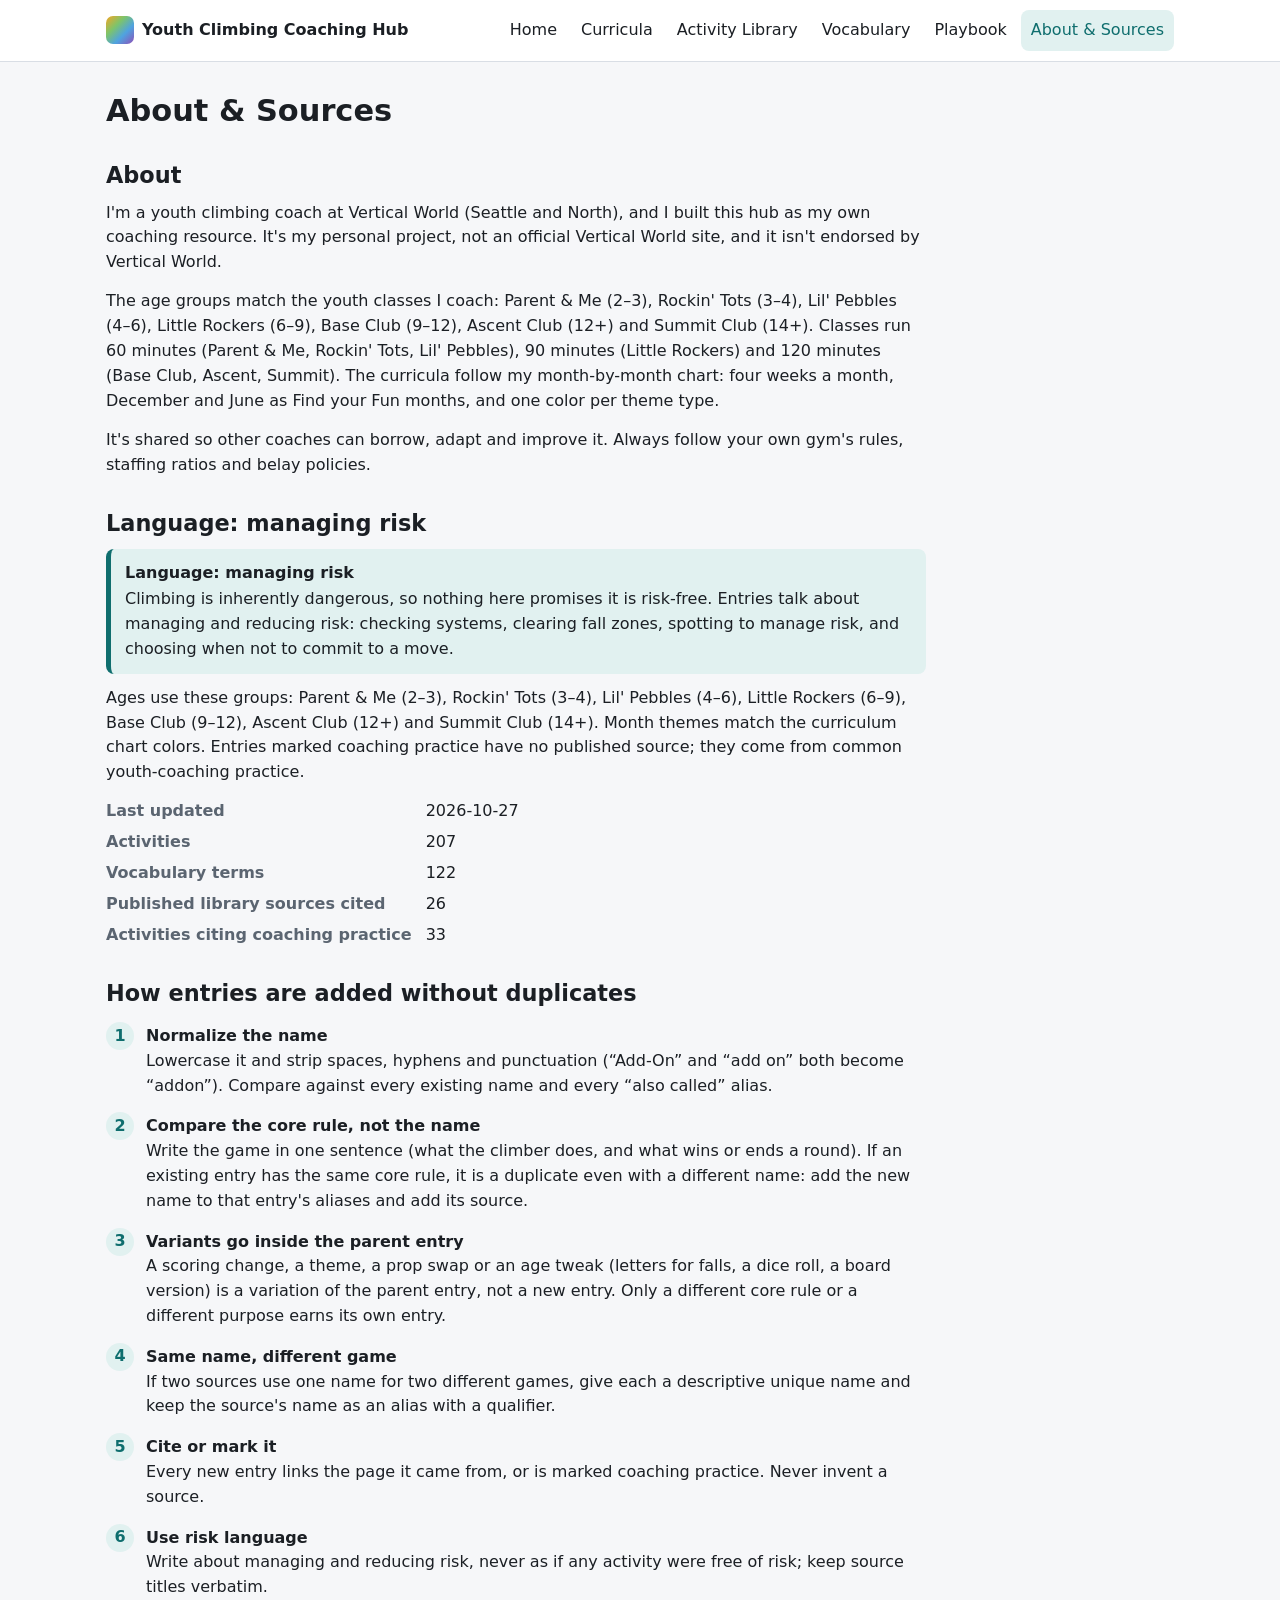
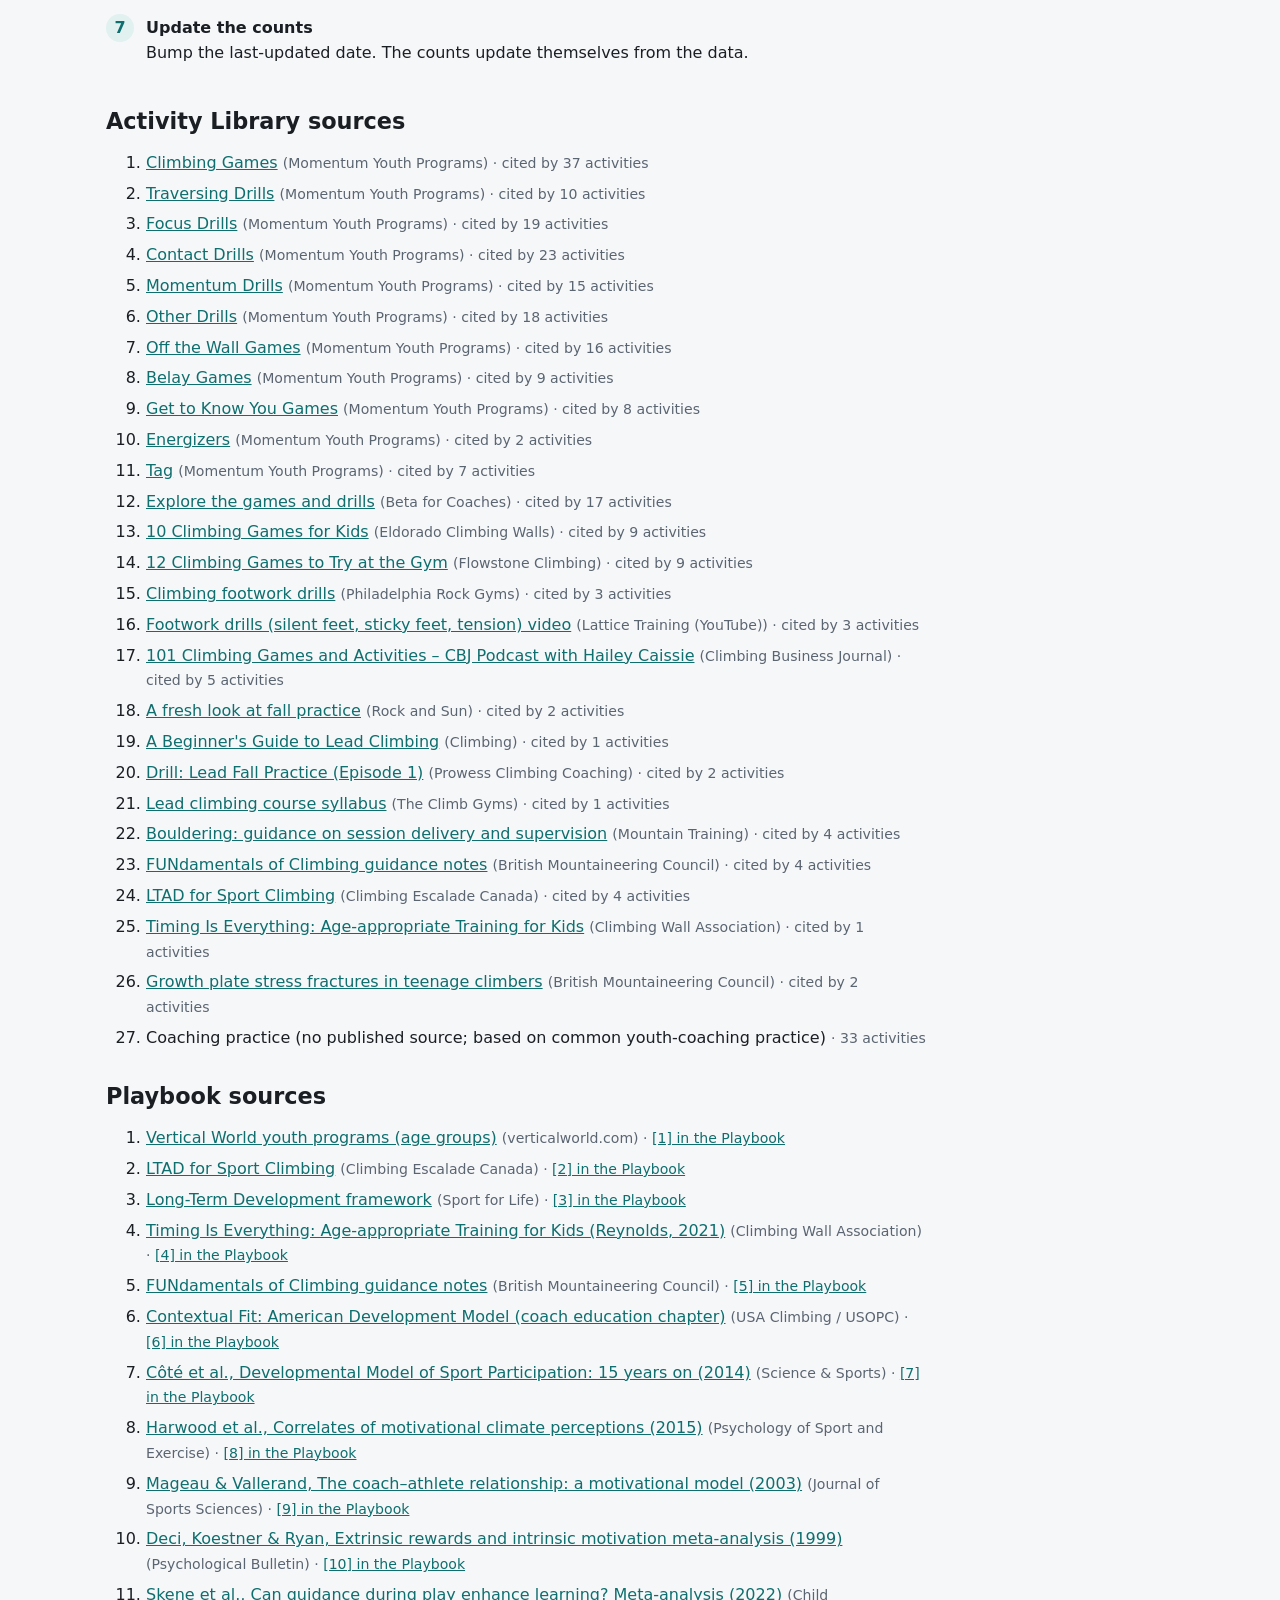
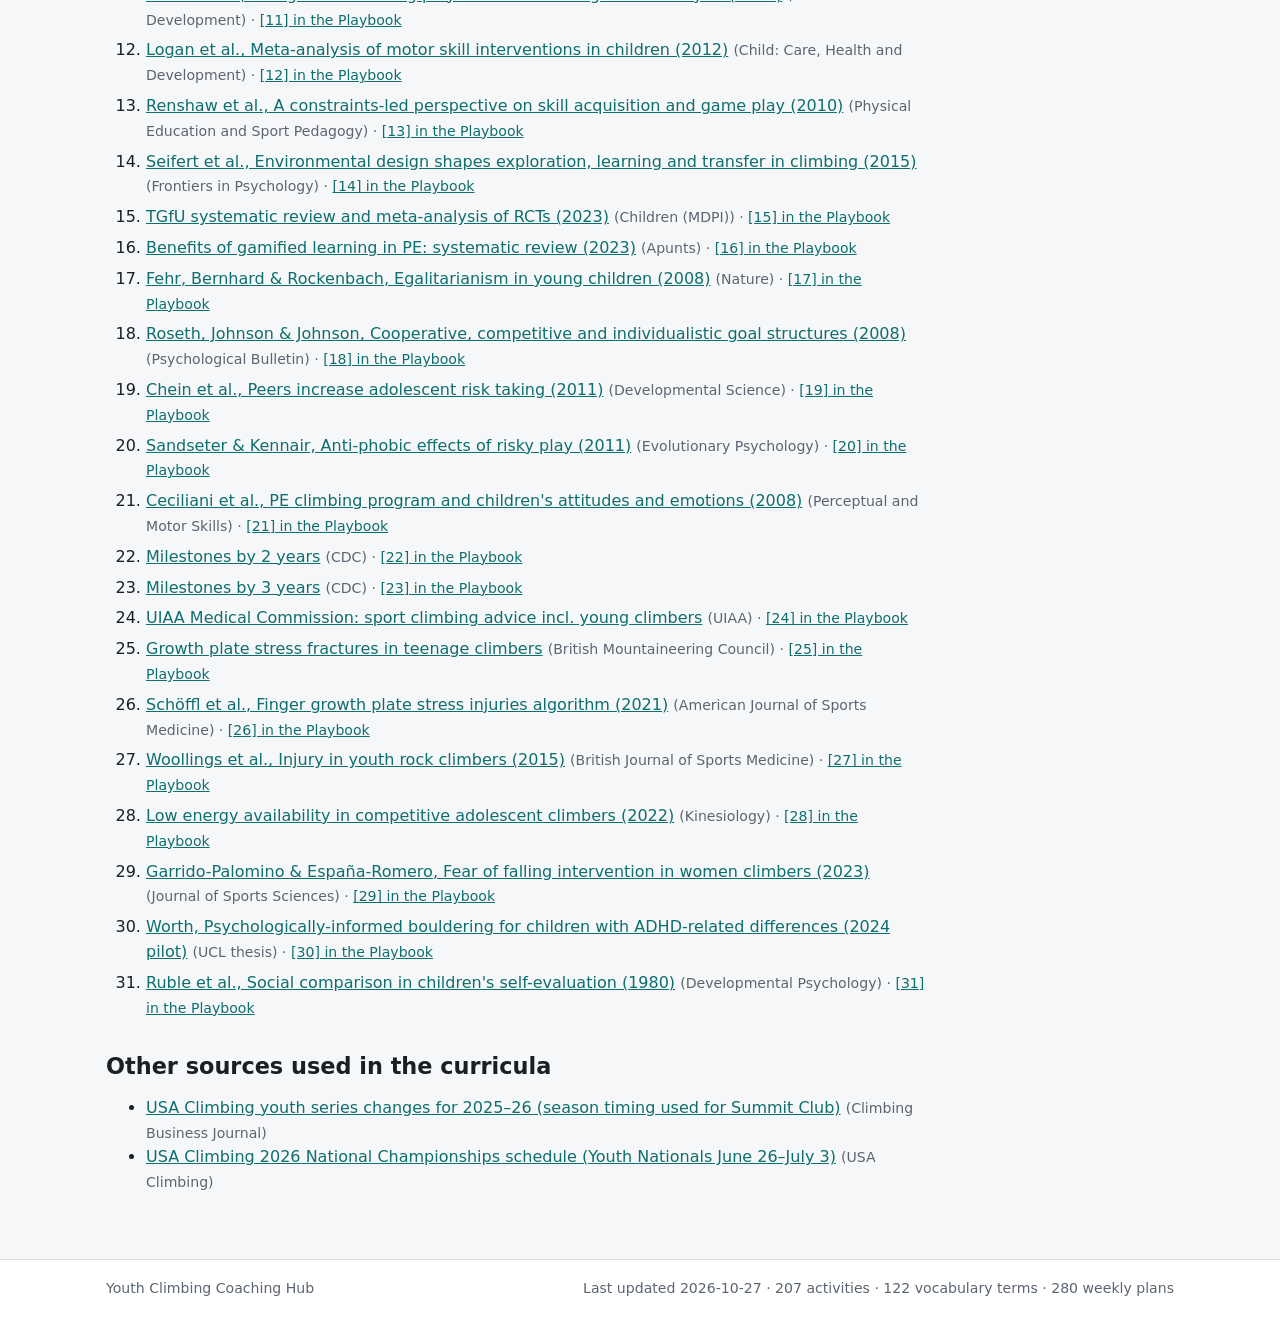
==== about.html @ 87968a87 "Add the Youth Climbing Coaching Hub for GitHub Pages. Place the static site at the repository root w" ====
<!doctype html>
<html lang="en">
<head>
<meta charset="utf-8">
<meta name="viewport" content="width=device-width, initial-scale=1">
<title>About & Sources · Youth Climbing Coaching Hub</title>
<meta name="description" content="About this youth climbing coaching resource, how the library is kept free of duplicates, and every source cited.">
<meta name="theme-color" content="#0f6e6e">
<link rel="icon" href="assets/favicon.svg" type="image/svg+xml">
<link rel="stylesheet" href="assets/css/style.css">
</head>
<body>
<header id="site-header"></header>
<main id="main" tabindex="-1">
<noscript><p class="noscript">This site needs JavaScript to load its data files.</p></noscript>

<div class="narrow">
<h1>About &amp; Sources</h1>
<section><h2>About</h2>
<p>I'm a youth climbing coach at Vertical World (Seattle and North), and I built this hub as my own coaching resource. It's my personal project, not an official Vertical World site, and it isn't endorsed by Vertical World.</p>
<p>The age groups match the youth classes I coach: Parent &amp; Me (2–3), Rockin' Tots (3–4), Lil' Pebbles (4–6), Little Rockers (6–9), Base Club (9–12), Ascent Club (12+) and Summit Club (14+). Classes run 60 minutes (Parent &amp; Me, Rockin' Tots, Lil' Pebbles), 90 minutes (Little Rockers) and 120 minutes (Base Club, Ascent, Summit). The curricula follow my month-by-month chart: four weeks a month, December and June as Find your Fun months, and one color per theme type.</p>
<p>It's shared so other coaches can borrow, adapt and improve it. Always follow your own gym's rules, staffing ratios and belay policies.</p>
</section>
<section><h2>Language: managing risk</h2><div id="lib-about"></div></section>
<section id="dedup"><h2>How entries are added without duplicates</h2><div id="dedup-steps"></div></section>
<section><h2>Activity Library sources</h2><div id="lib-sources"></div></section>
<section><h2>Playbook sources</h2><div id="pb-sources"></div></section>
<section><h2>Other sources used in the curricula</h2><div id="other-sources"></div></section>
</div>

</main>
<footer id="site-footer"></footer>
<script src="assets/js/common.js"></script>
<script src="assets/js/about.js"></script>
</body>
</html>
---- assets/css/style.css ----
:root{
  --bg:#f6f7f9;--surface:#fff;--surface2:#eef1f5;--text:#1b1f24;--muted:#5b6571;--line:#d9dee5;
  --accent:#0f6e6e;--accent-ink:#fff;--accent-soft:#e1f1f0;--focus:#f5a623;
  --rope:#F5A623;--tech:#7DC46B;--str:#4FA3E0;--event:#F2DC3A;--fun:#8E4FB8;
  --radius:10px;--shadow:0 1px 2px rgba(0,0,0,.06),0 2px 8px rgba(0,0,0,.04);
  --font:system-ui,-apple-system,"Segoe UI",Roboto,"Helvetica Neue",Arial,sans-serif;
}
@media (prefers-color-scheme:dark){:root{--bg:#12161b;--surface:#1a2027;--surface2:#232b34;--text:#e8ecf0;--muted:#a3adb8;--line:#2f3943;--accent:#4fc1b8;--accent-ink:#0b1a1a;--accent-soft:#1d3433;--shadow:none}}
*{box-sizing:border-box}
html{-webkit-text-size-adjust:100%}
body{margin:0;font-family:var(--font);font-size:16px;line-height:1.55;color:var(--text);background:var(--bg)}
a{color:var(--accent)}a:hover{text-decoration-thickness:2px}
:focus-visible{outline:3px solid var(--focus);outline-offset:2px}
h1,h2,h3,h4{line-height:1.25;margin:1.4em 0 .5em}h1{font-size:1.9rem;margin-top:.6em}h2{font-size:1.4rem}h3{font-size:1.15rem}h4{font-size:1rem}
p{margin:.5em 0 .9em}
.skip{position:absolute;left:-999px}.skip:focus{left:8px;top:8px;background:var(--surface);padding:8px;z-index:99}
/* header */
.site-header{position:sticky;top:0;z-index:20;background:var(--surface);border-bottom:1px solid var(--line)}
.site-header .bar{max-width:1100px;margin:0 auto;display:flex;align-items:center;gap:12px;padding:10px 16px}
.brand{font-weight:700;color:var(--text);text-decoration:none;display:flex;align-items:center;gap:8px;white-space:nowrap}
.brand-mark{width:28px;height:28px;border-radius:7px;background:linear-gradient(135deg,var(--rope),var(--tech) 35%,var(--str) 65%,var(--fun));display:inline-block}
.nav{margin-left:auto;display:flex;gap:4px;flex-wrap:wrap}
.nav a{padding:8px 10px;border-radius:8px;color:var(--text);text-decoration:none;font-weight:500}
.nav a:hover{background:var(--surface2)}.nav a[aria-current="page"]{background:var(--accent-soft);color:var(--accent)}
.nav-toggle{display:none;margin-left:auto;background:none;border:1px solid var(--line);border-radius:8px;padding:8px 10px;color:var(--text);font:inherit}
@media (max-width:820px){.nav-toggle{display:block}.nav{display:none;position:absolute;left:0;right:0;top:100%;background:var(--surface);flex-direction:column;padding:8px 16px 14px;border-bottom:1px solid var(--line)}.nav.open{display:flex}.nav a{padding:12px}}
/* layout */
main{max-width:1100px;margin:0 auto;padding:12px 16px 48px}
.narrow{max-width:820px}
.lead{font-size:1.1rem;color:var(--muted)}
.card{background:var(--surface);border:1px solid var(--line);border-radius:var(--radius);padding:16px;box-shadow:var(--shadow)}
.grid{display:grid;gap:12px}.g2{grid-template-columns:repeat(auto-fit,minmax(260px,1fr))}.g3{grid-template-columns:repeat(auto-fit,minmax(220px,1fr))}
.callout{border-left:5px solid var(--accent);background:var(--accent-soft);padding:12px 14px;border-radius:8px;margin:12px 0}
.callout strong:first-child{display:block;margin-bottom:2px}
.muted{color:var(--muted)}.small{font-size:.88rem}
.pill{display:inline-block;padding:2px 9px;border-radius:999px;background:var(--surface2);font-size:.8rem;margin:2px 4px 2px 0;color:var(--text);text-decoration:none;border:1px solid var(--line)}
.stats{display:flex;flex-wrap:wrap;gap:10px;margin:10px 0}
.stat{background:var(--surface);border:1px solid var(--line);border-radius:var(--radius);padding:10px 14px;min-width:120px}
.stat b{display:block;font-size:1.5rem}
.hero{padding:28px 0 8px}.hero h1{font-size:2.2rem;margin:0 0 6px}
.btn{display:inline-flex;align-items:center;gap:6px;padding:10px 14px;border-radius:9px;border:1px solid var(--accent);background:var(--accent);color:var(--accent-ink);font:inherit;font-weight:600;text-decoration:none;cursor:pointer}
.btn.ghost{background:transparent;color:var(--accent)}
.btn-row{display:flex;flex-wrap:wrap;gap:8px;margin:12px 0}
.age-card{display:block;text-decoration:none;color:var(--text);border-left:6px solid var(--accent)}
.age-card:hover{border-color:var(--rope)}
.age-card b{display:block}
/* tables */
.table-wrap{overflow-x:auto;-webkit-overflow-scrolling:touch;margin:8px 0 16px;border:1px solid var(--line);border-radius:var(--radius);background:var(--surface)}
table{border-collapse:collapse;width:100%;font-size:.95rem}
th,td{text-align:left;vertical-align:top;padding:9px 11px;border-bottom:1px solid var(--line)}
th{background:var(--surface2);font-weight:600;white-space:nowrap}
tr:last-child td{border-bottom:0}
td.num{text-align:right;white-space:nowrap}
[id]{scroll-margin-top:72px}
@media (max-width:640px){
  .table-wrap{border:0;background:transparent;overflow:visible}
  .table-wrap table,.table-wrap tbody,.table-wrap tr,.table-wrap td{display:block;width:100%}
  .table-wrap thead{position:absolute;left:-9999px}
  .table-wrap tr{background:var(--surface);border:1px solid var(--line);border-radius:var(--radius);margin-bottom:8px;padding:4px 0}
  .table-wrap td{border:0;padding:5px 12px;display:grid;grid-template-columns:7.5em 1fr;gap:8px;text-align:left}
  .table-wrap td.num{text-align:left}
  .table-wrap td::before{content:attr(data-label);font-weight:600;color:var(--muted);font-size:.85rem}
}
/* forms */
.controls{display:grid;grid-template-columns:repeat(auto-fit,minmax(180px,1fr));gap:10px;margin:12px 0}
label.field{display:flex;flex-direction:column;gap:4px;font-size:.85rem;font-weight:600;color:var(--muted)}
select,input[type=search]{font:inherit;font-size:16px;padding:10px 12px;border-radius:9px;border:1px solid var(--line);background:var(--surface);color:var(--text);width:100%}
.seg{display:inline-flex;flex-wrap:wrap;border:1px solid var(--line);border-radius:10px;overflow:hidden;background:var(--surface)}
.seg button{font:inherit;padding:10px 14px;border:0;background:transparent;color:var(--text);cursor:pointer;min-width:84px;border-right:1px solid var(--line)}
.seg button:last-child{border-right:0}
.seg button[aria-pressed="true"]{background:var(--accent);color:var(--accent-ink);font-weight:600}
.result-count{margin:6px 0 10px;color:var(--muted)}
/* list cards */
.list{display:grid;gap:8px}
.item{display:block;text-decoration:none;color:var(--text);background:var(--surface);border:1px solid var(--line);border-left:6px solid var(--muted);border-radius:var(--radius);padding:12px 14px}
.item:hover{box-shadow:var(--shadow);border-color:var(--accent)}
.item h3{margin:0 0 2px;font-size:1.05rem}
.item .meta{font-size:.85rem;color:var(--muted)}
.th-rope{border-left-color:var(--rope)}.th-tech{border-left-color:var(--tech)}.th-str{border-left-color:var(--str)}.th-event{border-left-color:var(--event)}.th-fun{border-left-color:var(--fun)}
.swatch{display:inline-block;width:12px;height:12px;border-radius:3px;vertical-align:-1px;margin-right:6px}
.legend{display:flex;flex-wrap:wrap;gap:6px 16px;margin:10px 0;font-size:.88rem;color:var(--muted)}
/* chart */
.chart{display:grid;grid-template-columns:.6fr 1.2fr 1.6fr 1.6fr;gap:3px;font-size:.9rem}
.chart .h{font-weight:600;color:var(--muted);text-align:center;padding:4px 0;font-size:.82rem}
.chart .c{padding:6px 8px;border-radius:4px;display:flex;align-items:center;justify-content:center;text-align:center;color:#1a1a1a;cursor:pointer}
.chart .c.fun{color:#fff}.chart .c.m{font-weight:700}.chart .c.t{font-weight:600}
.chart .c.sel{outline:3px solid var(--text);outline-offset:-3px}
@media (max-width:600px){.chart{font-size:.78rem;grid-template-columns:.55fr 1fr 1.4fr 1.3fr}.chart .c{padding:5px 4px}}
/* week */
.banner{border-radius:10px;padding:12px 14px;margin:10px 0;color:#1a1a1a}
.banner.fun{color:#fff}.banner .k{font-size:.85rem;font-weight:500}.banner .s{font-weight:700;font-size:1.15rem;margin-top:3px}
.bg-rope{background:var(--rope)}.bg-tech{background:var(--tech)}.bg-str{background:var(--str)}.bg-event{background:var(--event)}.bg-fun{background:var(--fun)}
.week-head{display:flex;flex-wrap:wrap;gap:10px;align-items:end;justify-content:space-between}
.steps{counter-reset:s;list-style:none;padding:0;margin:8px 0}
.steps li{counter-increment:s;position:relative;padding:6px 0 10px 40px}
.steps li::before{content:counter(s);position:absolute;left:0;top:4px;width:28px;height:28px;border-radius:50%;background:var(--accent-soft);color:var(--accent);font-weight:700;display:flex;align-items:center;justify-content:center}
.steps b{display:block}
/* detail */
.detail h1{margin-bottom:4px}
.detail dl{margin:0}.detail dt{font-weight:700;margin-top:14px}.detail dd{margin:4px 0 0}
.crumbs{font-size:.88rem;margin:8px 0}
.pager{display:flex;justify-content:space-between;gap:8px;margin-top:22px;flex-wrap:wrap}
.toc{columns:2;column-gap:24px;padding-left:18px}@media (max-width:600px){.toc{columns:1}}
.proscons{display:grid;grid-template-columns:1fr 1fr;gap:12px}@media (max-width:640px){.proscons{grid-template-columns:1fr}}
.proscons .card h4{margin-top:0}
.props{display:grid;grid-template-columns:max-content 1fr;gap:6px 14px;margin:8px 0}.props dt{font-weight:600;color:var(--muted)}.props dd{margin:0}
@media (max-width:600px){.props{grid-template-columns:1fr}.props dd{margin-bottom:6px}}
.sources li{margin:6px 0}
sup a,a.cite{text-decoration:none;font-size:.85em}
section.group{border-top:1px solid var(--line);margin-top:28px}
/* footer */
.site-footer{border-top:1px solid var(--line);background:var(--surface);color:var(--muted);font-size:.88rem}
.site-footer .bar{max-width:1100px;margin:0 auto;padding:18px 16px;display:flex;flex-wrap:wrap;gap:8px 20px;justify-content:space-between}
.noscript,.error{background:#fde8e8;color:#7a1d1d;padding:12px;border-radius:8px}
.print-only{display:none}
/* print */
@media print{
  .table-wrap table{display:table!important}.table-wrap thead{position:static!important;display:table-header-group!important}.table-wrap tr{display:table-row!important}.table-wrap td{display:table-cell!important}.table-wrap td::before{content:none!important}
  :root{--bg:#fff;--surface:#fff;--surface2:#f0f0f0;--text:#000;--muted:#333;--line:#bbb}
  body{font-size:11pt;background:#fff}
  .site-header,.site-footer,.no-print,.btn,.controls,.seg,.nav-toggle{display:none!important}
  main{max-width:none;padding:0}
  a{color:#000;text-decoration:none}
  .table-wrap{overflow:visible;border:1px solid #999}
  table{font-size:10pt}th,td{padding:5px 7px}
  tr,.banner,.item{break-inside:avoid}
  .banner,.chart .c,.bg-rope,.bg-tech,.bg-str,.bg-event,.bg-fun,.swatch{-webkit-print-color-adjust:exact;print-color-adjust:exact}
  body.print-week main>*:not(#week-section){display:none!important}
  body.print-week #week-section>*:not(#week-plan){display:none!important}
  body.print-week .print-only{display:block}
  h2{break-after:avoid}
}
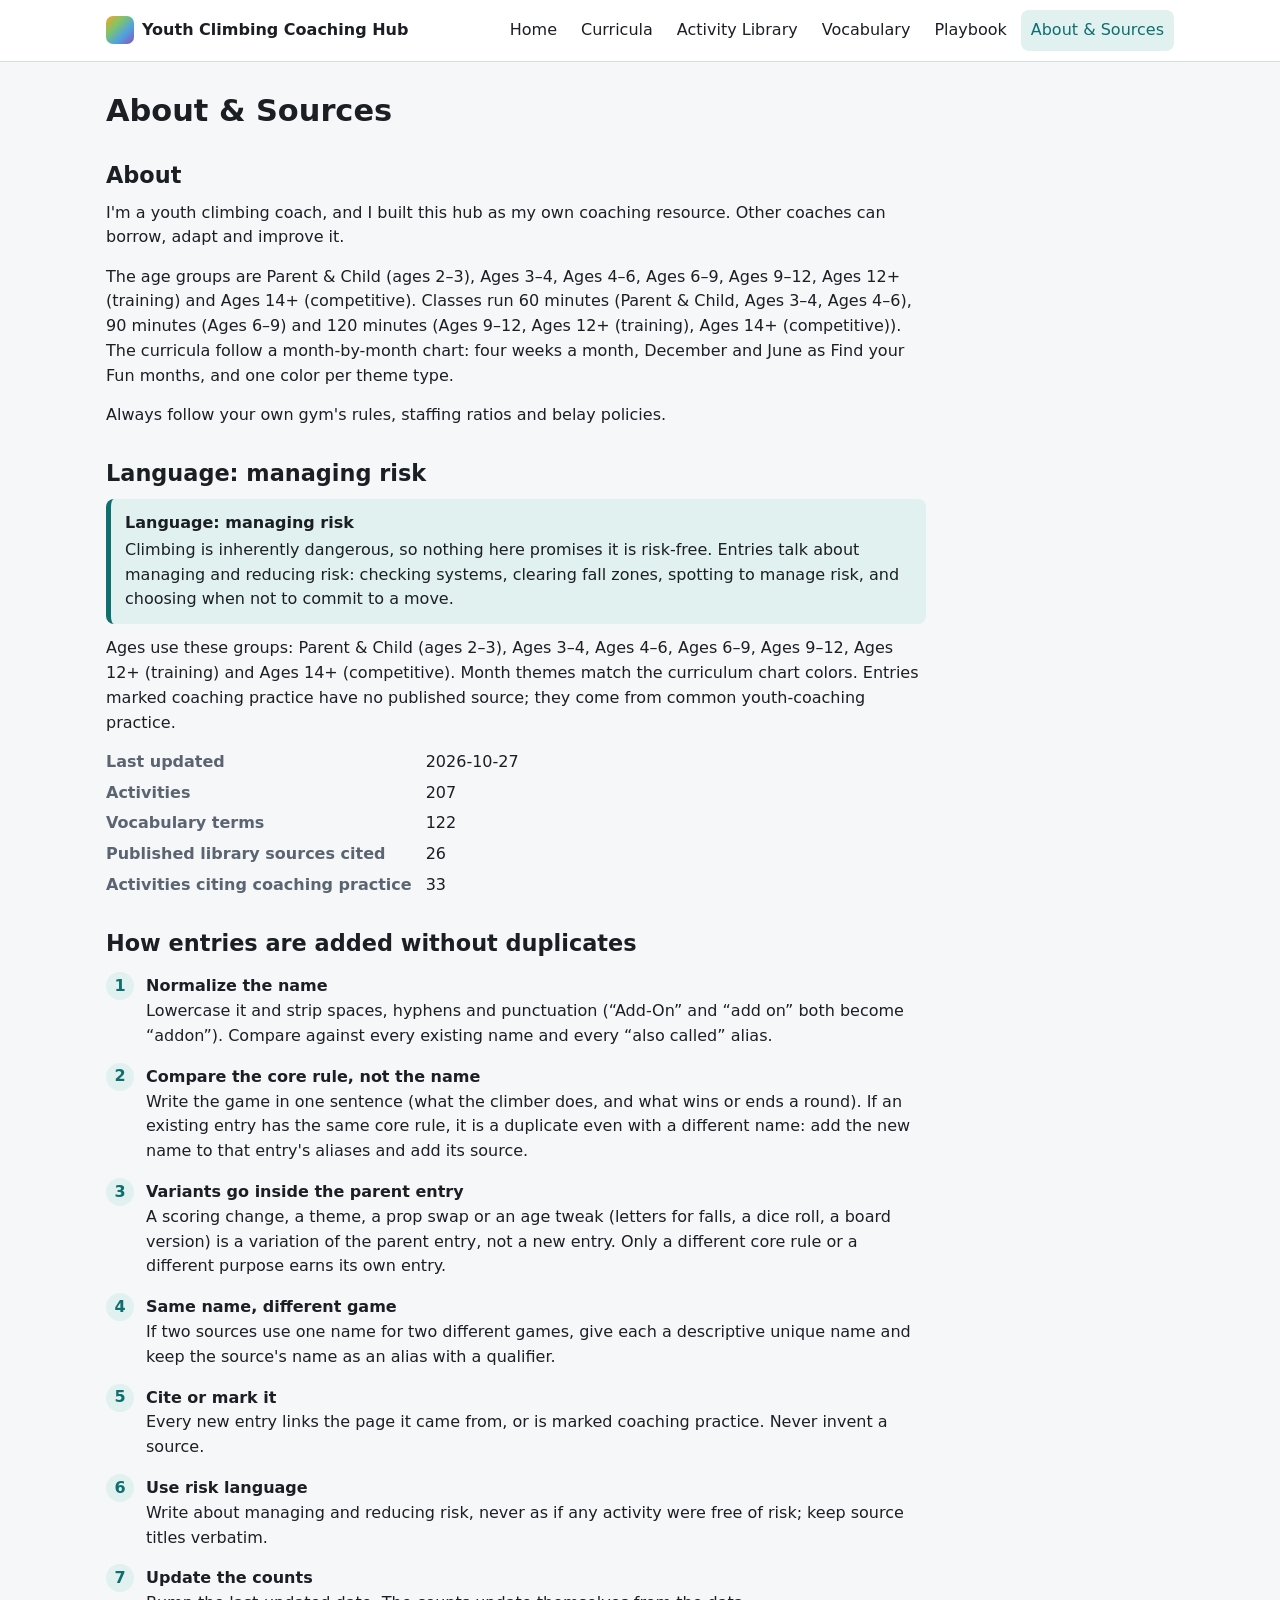
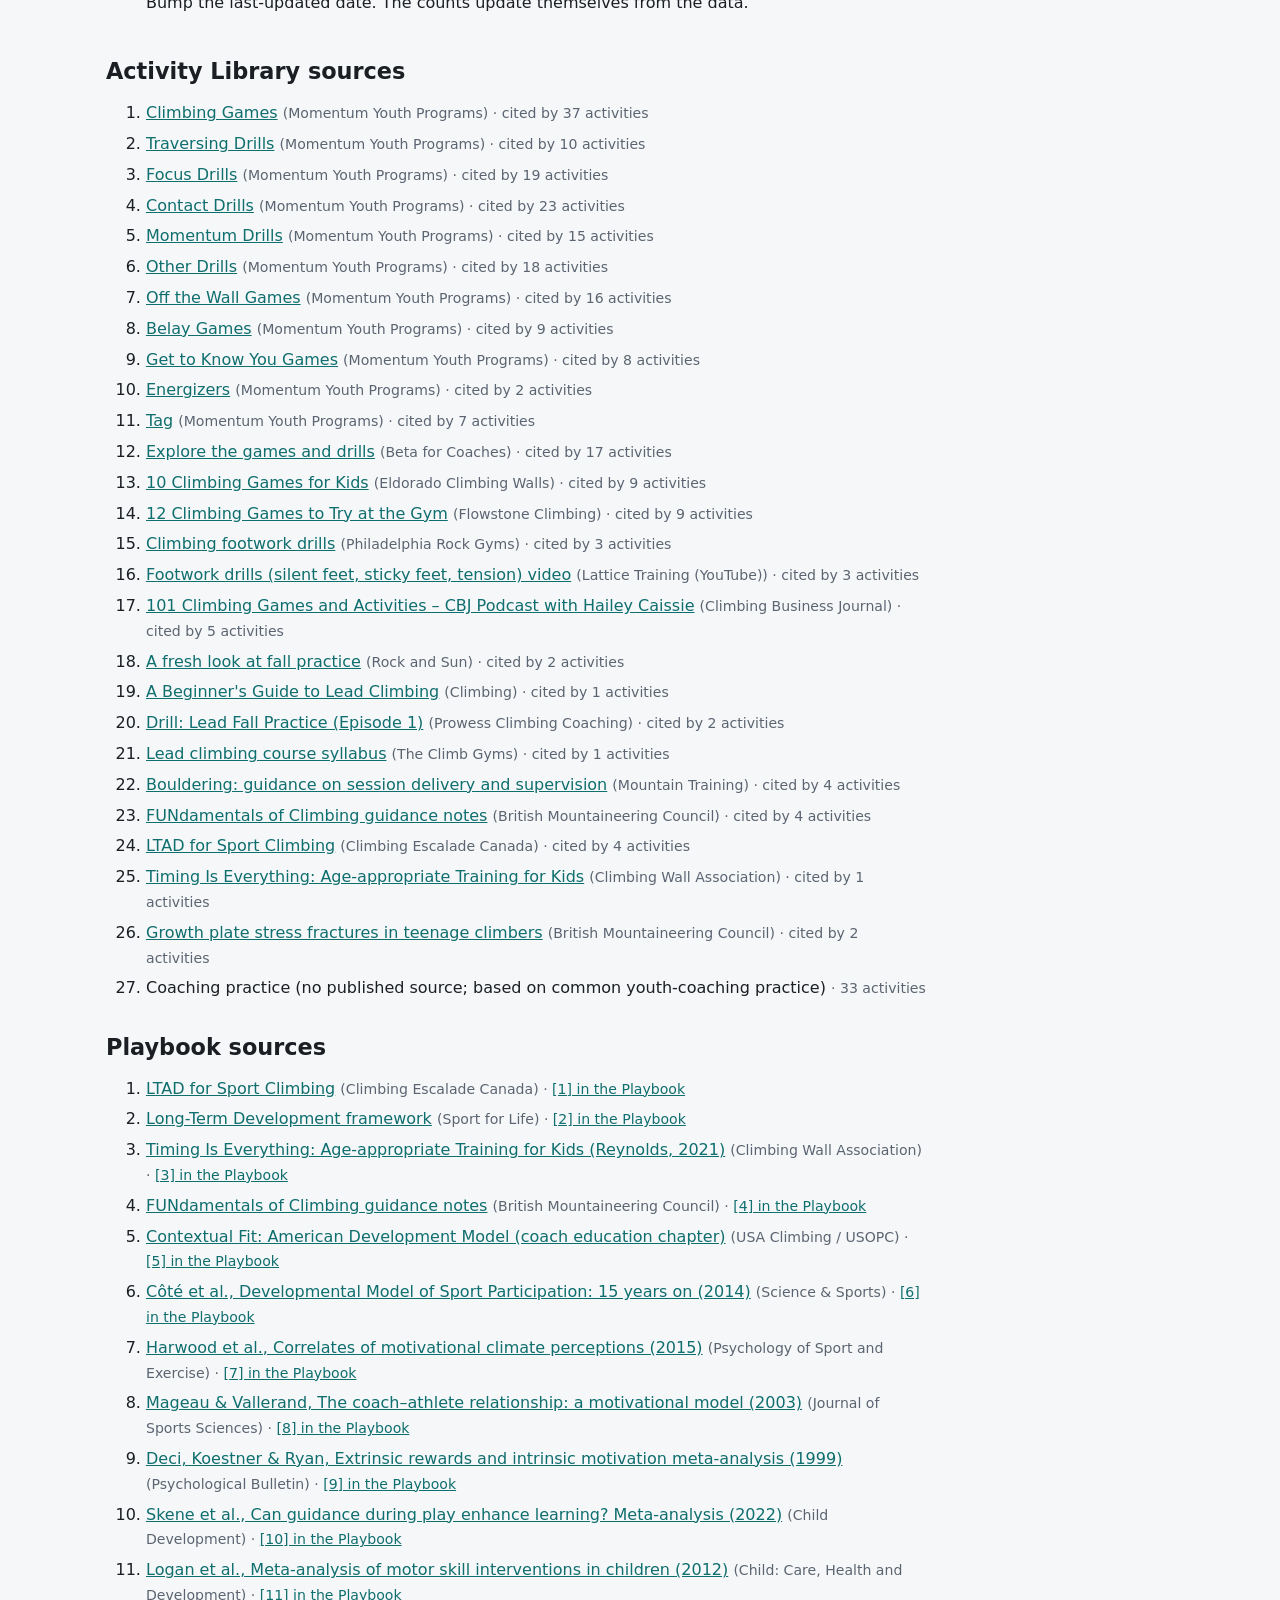
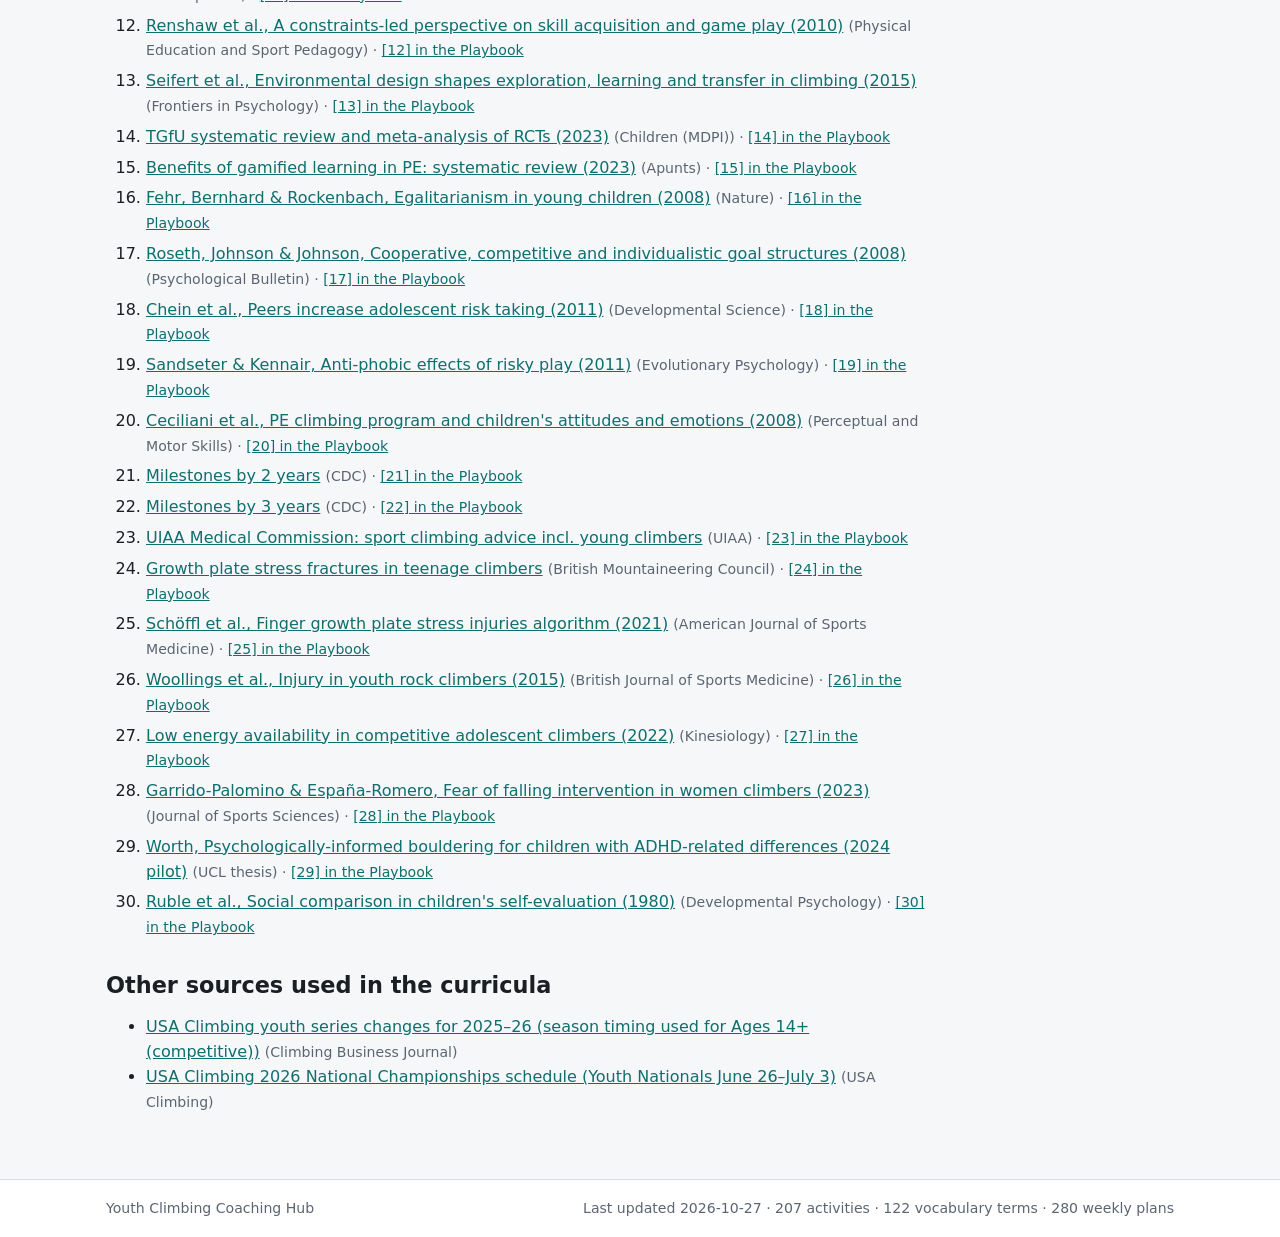
==== commit 58ba7f8e: "Remove gym branding and use generic age-group names. Drop Vertical World, its locations, and its cla" ====
--- a/about.html
+++ b/about.html
@@ -17,9 +17,9 @@
 <div class="narrow">
 <h1>About &amp; Sources</h1>
 <section><h2>About</h2>
-<p>I'm a youth climbing coach at Vertical World (Seattle and North), and I built this hub as my own coaching resource. It's my personal project, not an official Vertical World site, and it isn't endorsed by Vertical World.</p>
-<p>The age groups match the youth classes I coach: Parent &amp; Me (2–3), Rockin' Tots (3–4), Lil' Pebbles (4–6), Little Rockers (6–9), Base Club (9–12), Ascent Club (12+) and Summit Club (14+). Classes run 60 minutes (Parent &amp; Me, Rockin' Tots, Lil' Pebbles), 90 minutes (Little Rockers) and 120 minutes (Base Club, Ascent, Summit). The curricula follow my month-by-month chart: four weeks a month, December and June as Find your Fun months, and one color per theme type.</p>
-<p>It's shared so other coaches can borrow, adapt and improve it. Always follow your own gym's rules, staffing ratios and belay policies.</p>
+<p>I'm a youth climbing coach, and I built this hub as my own coaching resource. Other coaches can borrow, adapt and improve it.</p>
+<p>The age groups are Parent &amp; Child (ages 2–3), Ages 3–4, Ages 4–6, Ages 6–9, Ages 9–12, Ages 12+ (training) and Ages 14+ (competitive). Classes run 60 minutes (Parent &amp; Child, Ages 3–4, Ages 4–6), 90 minutes (Ages 6–9) and 120 minutes (Ages 9–12, Ages 12+ (training), Ages 14+ (competitive)). The curricula follow a month-by-month chart: four weeks a month, December and June as Find your Fun months, and one color per theme type.</p>
+<p>Always follow your own gym's rules, staffing ratios and belay policies.</p>
 </section>
 <section><h2>Language: managing risk</h2><div id="lib-about"></div></section>
 <section id="dedup"><h2>How entries are added without duplicates</h2><div id="dedup-steps"></div></section>
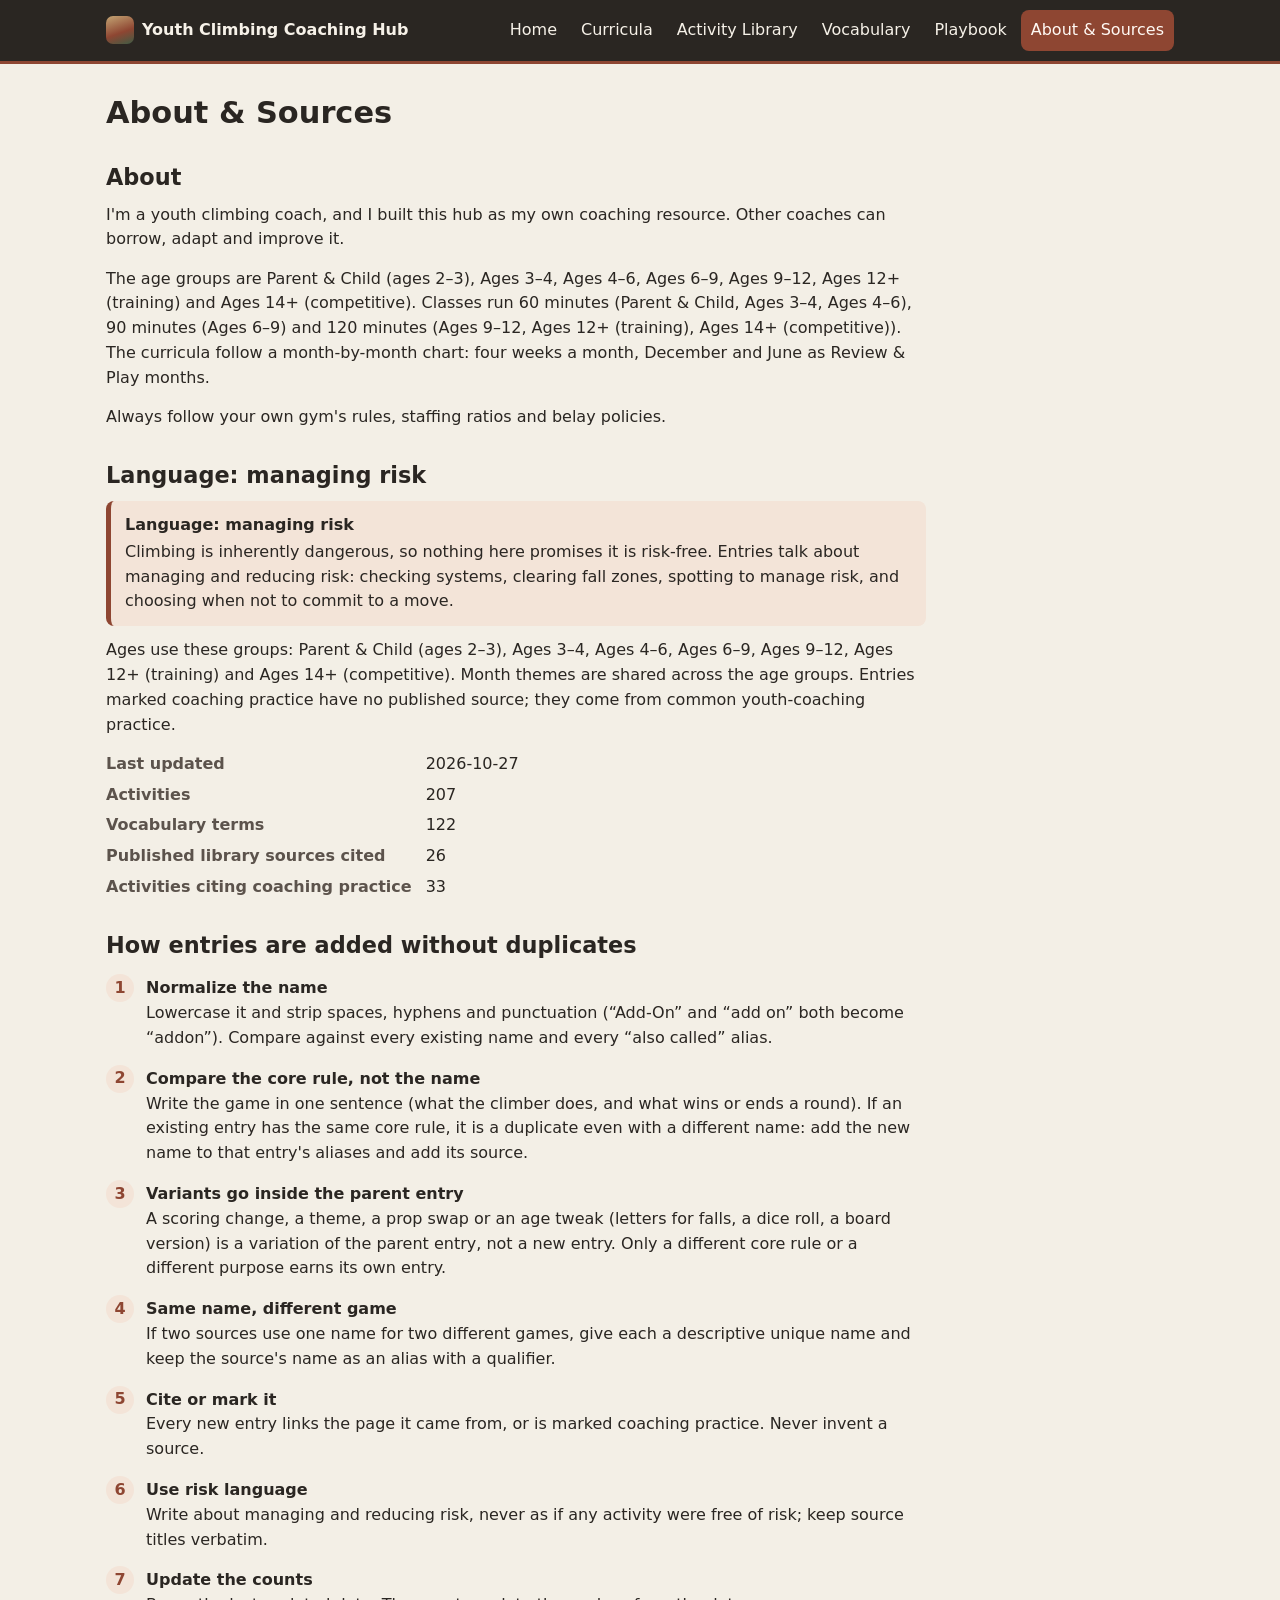
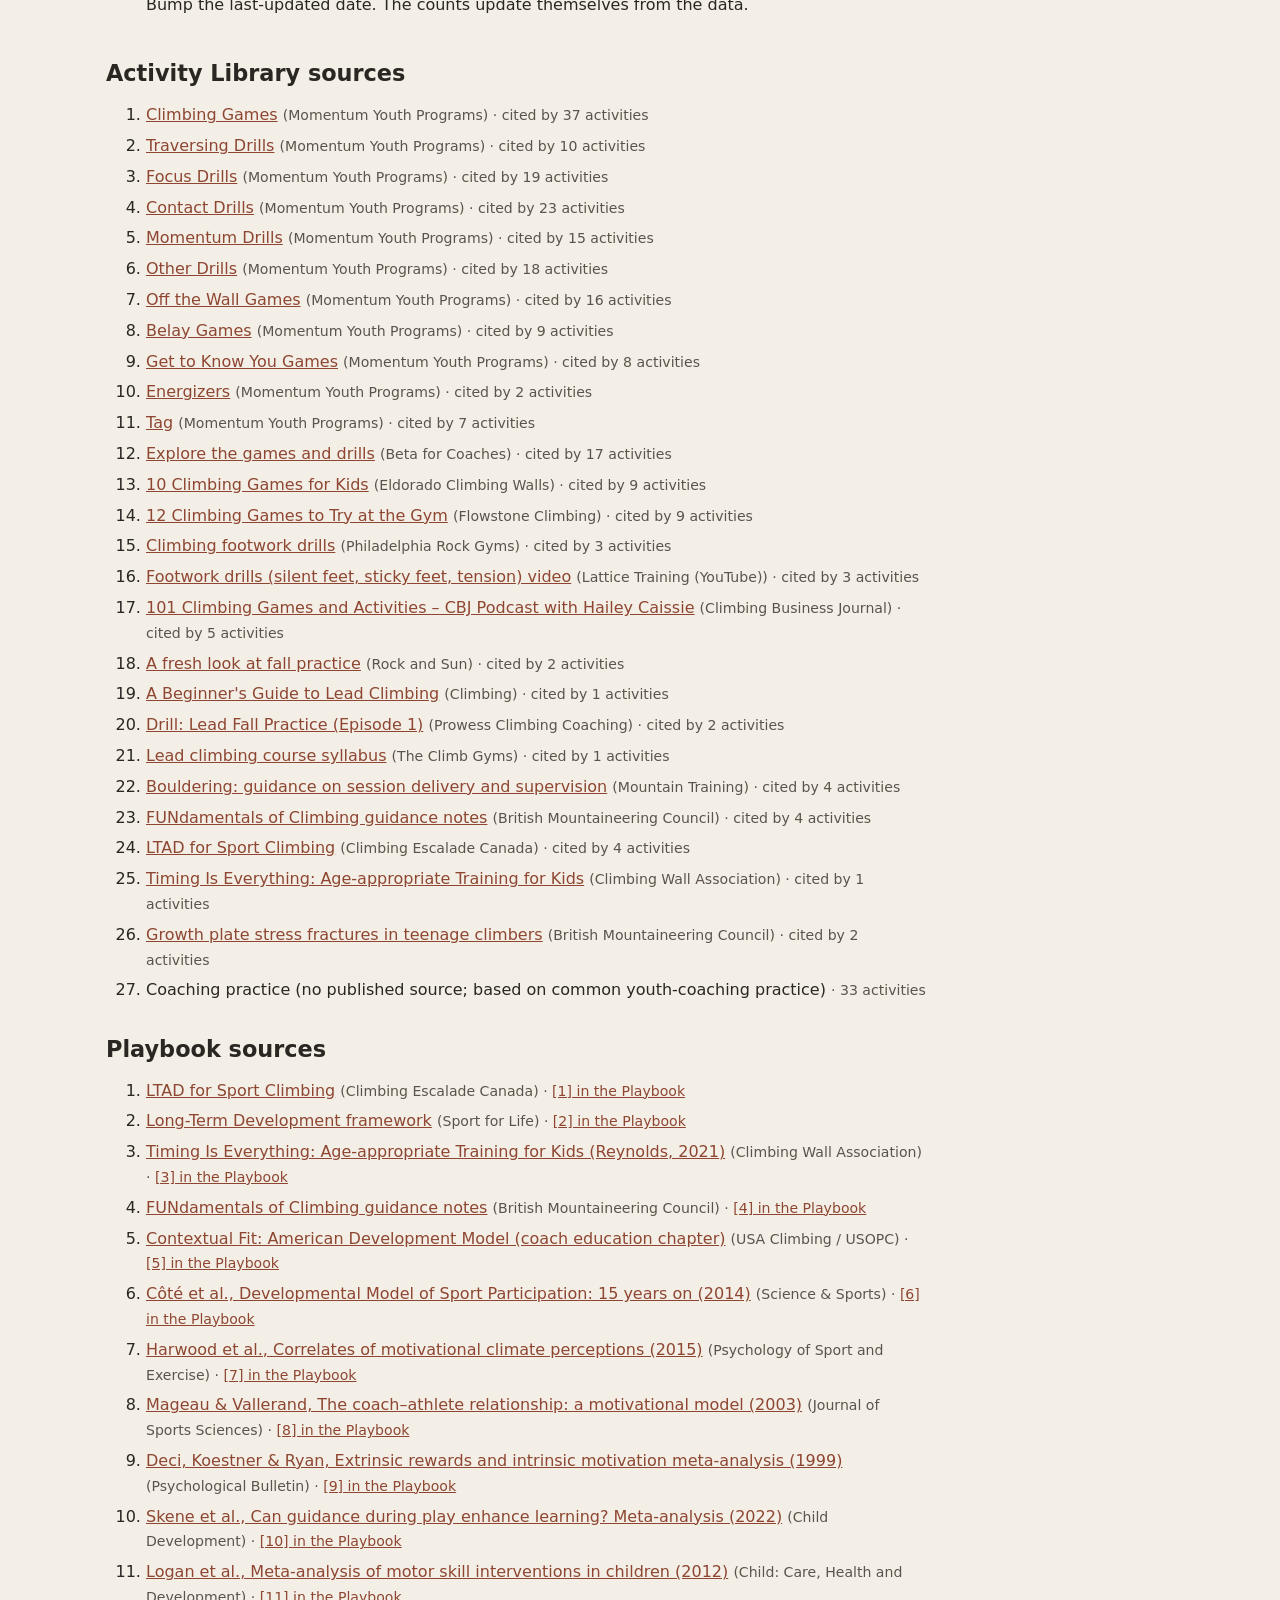
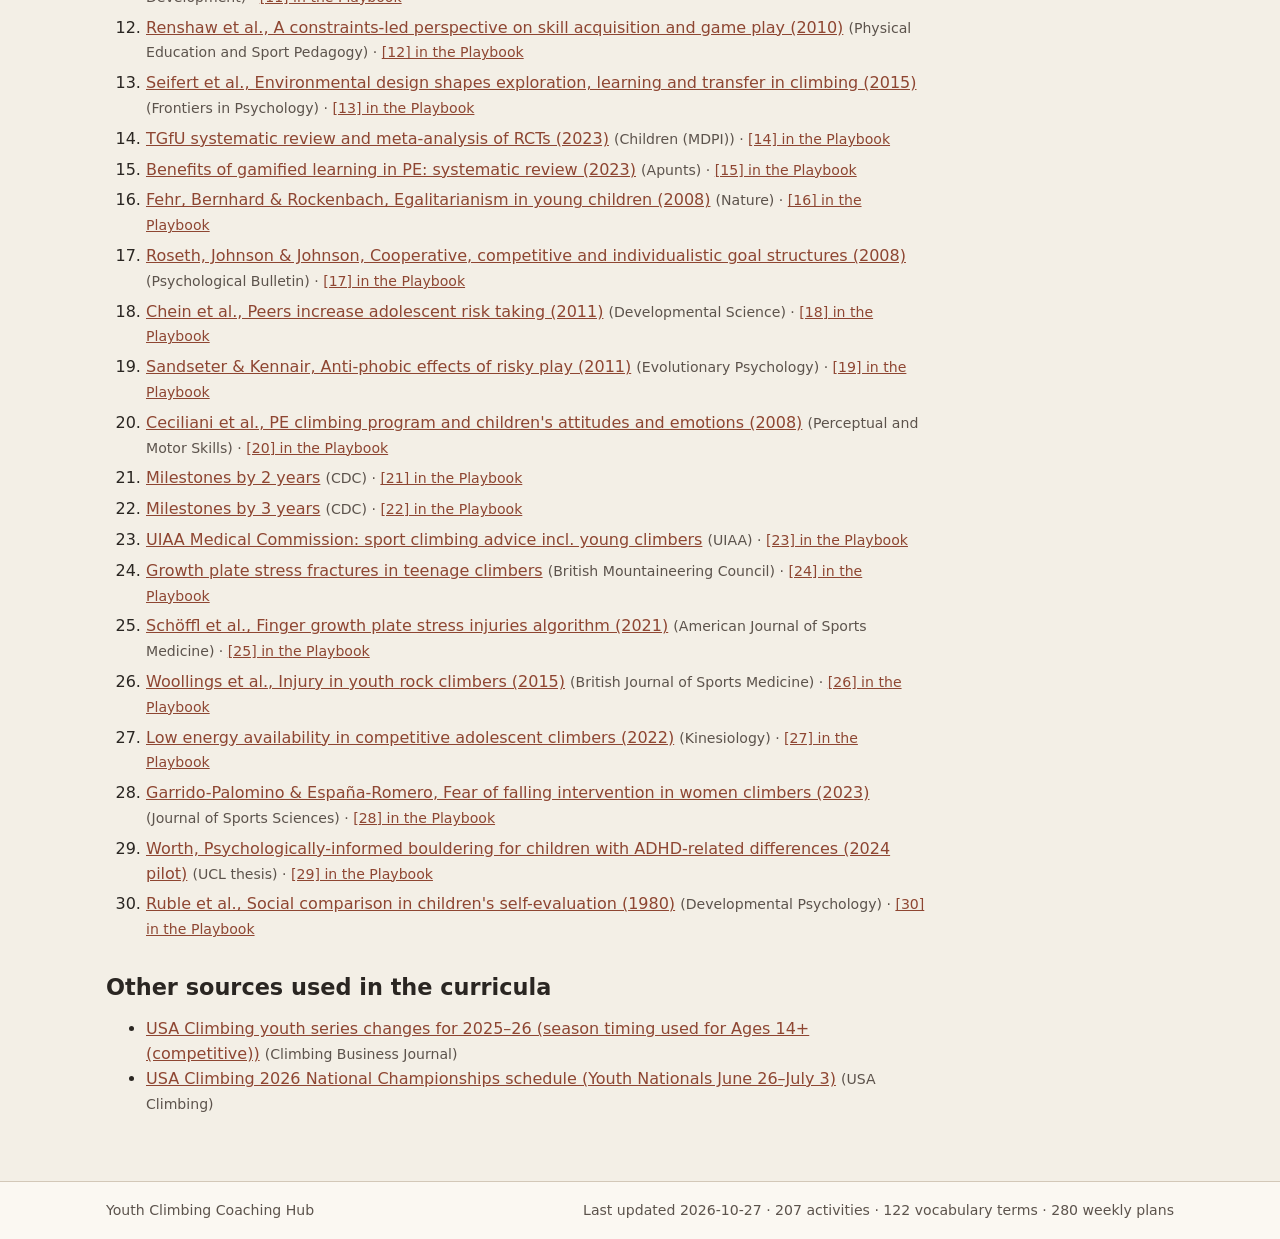
==== commit b9766de6: "Give the site its own earthy palette and a neutral year chart. Replace the previous theme colors wit" ====
--- a/about.html
+++ b/about.html
@@ -5,7 +5,7 @@
 <meta name="viewport" content="width=device-width, initial-scale=1">
 <title>About & Sources · Youth Climbing Coaching Hub</title>
 <meta name="description" content="About this youth climbing coaching resource, how the library is kept free of duplicates, and every source cited.">
-<meta name="theme-color" content="#0f6e6e">
+<meta name="theme-color" content="#8e4632">
 <link rel="icon" href="assets/favicon.svg" type="image/svg+xml">
 <link rel="stylesheet" href="assets/css/style.css">
 </head>
@@ -18,7 +18,7 @@
 <h1>About &amp; Sources</h1>
 <section><h2>About</h2>
 <p>I'm a youth climbing coach, and I built this hub as my own coaching resource. Other coaches can borrow, adapt and improve it.</p>
-<p>The age groups are Parent &amp; Child (ages 2–3), Ages 3–4, Ages 4–6, Ages 6–9, Ages 9–12, Ages 12+ (training) and Ages 14+ (competitive). Classes run 60 minutes (Parent &amp; Child, Ages 3–4, Ages 4–6), 90 minutes (Ages 6–9) and 120 minutes (Ages 9–12, Ages 12+ (training), Ages 14+ (competitive)). The curricula follow a month-by-month chart: four weeks a month, December and June as Find your Fun months, and one color per theme type.</p>
+<p>The age groups are Parent &amp; Child (ages 2–3), Ages 3–4, Ages 4–6, Ages 6–9, Ages 9–12, Ages 12+ (training) and Ages 14+ (competitive). Classes run 60 minutes (Parent &amp; Child, Ages 3–4, Ages 4–6), 90 minutes (Ages 6–9) and 120 minutes (Ages 9–12, Ages 12+ (training), Ages 14+ (competitive)). The curricula follow a month-by-month chart: four weeks a month, December and June as Review & Play months.</p>
 <p>Always follow your own gym's rules, staffing ratios and belay policies.</p>
 </section>
 <section><h2>Language: managing risk</h2><div id="lib-about"></div></section>
--- a/assets/css/style.css
+++ b/assets/css/style.css
@@ -1,29 +1,36 @@
 :root{
-  --bg:#f6f7f9;--surface:#fff;--surface2:#eef1f5;--text:#1b1f24;--muted:#5b6571;--line:#d9dee5;
-  --accent:#0f6e6e;--accent-ink:#fff;--accent-soft:#e1f1f0;--focus:#f5a623;
-  --rope:#F5A623;--tech:#7DC46B;--str:#4FA3E0;--event:#F2DC3A;--fun:#8E4FB8;
-  --radius:10px;--shadow:0 1px 2px rgba(0,0,0,.06),0 2px 8px rgba(0,0,0,.04);
+  --bg:#f3efe6;--surface:#fbf8f2;--surface2:#e6ddd0;--text:#2a2622;--muted:#5c534c;--line:#d3c8b8;
+  --header:#2a2622;--header-ink:#f6f1e8;
+  --accent:#8e4632;--accent-ink:#fff9f4;--accent-soft:#f3e4d8;--focus:#3e5c45;
+  --sage:#3e5c45;--review:#e7efe4;--sand:#c4a574;
+  --radius:10px;--shadow:0 1px 2px rgba(42,38,34,.06),0 2px 8px rgba(42,38,34,.05);
   --font:system-ui,-apple-system,"Segoe UI",Roboto,"Helvetica Neue",Arial,sans-serif;
 }
-@media (prefers-color-scheme:dark){:root{--bg:#12161b;--surface:#1a2027;--surface2:#232b34;--text:#e8ecf0;--muted:#a3adb8;--line:#2f3943;--accent:#4fc1b8;--accent-ink:#0b1a1a;--accent-soft:#1d3433;--shadow:none}}
+@media (prefers-color-scheme:dark){:root{
+  --bg:#1c1916;--surface:#26221e;--surface2:#332e29;--text:#f3efe6;--muted:#c9bbae;--line:#453e38;
+  --header:#141210;--header-ink:#f6f1e8;
+  --accent:#e0a07a;--accent-ink:#2a1812;--accent-soft:#3a2e28;--focus:#d7e3d4;
+  --sage:#c5d5c0;--review:#24302a;--sand:#c4a574;--shadow:none
+}}
 *{box-sizing:border-box}
 html{-webkit-text-size-adjust:100%}
 body{margin:0;font-family:var(--font);font-size:16px;line-height:1.55;color:var(--text);background:var(--bg)}
 a{color:var(--accent)}a:hover{text-decoration-thickness:2px}
 :focus-visible{outline:3px solid var(--focus);outline-offset:2px}
+.site-header :focus-visible{outline-color:#d7e3d4}
 h1,h2,h3,h4{line-height:1.25;margin:1.4em 0 .5em}h1{font-size:1.9rem;margin-top:.6em}h2{font-size:1.4rem}h3{font-size:1.15rem}h4{font-size:1rem}
 p{margin:.5em 0 .9em}
 .skip{position:absolute;left:-999px}.skip:focus{left:8px;top:8px;background:var(--surface);padding:8px;z-index:99}
 /* header */
-.site-header{position:sticky;top:0;z-index:20;background:var(--surface);border-bottom:1px solid var(--line)}
+.site-header{position:sticky;top:0;z-index:20;background:var(--header);color:var(--header-ink);border-bottom:3px solid var(--accent)}
 .site-header .bar{max-width:1100px;margin:0 auto;display:flex;align-items:center;gap:12px;padding:10px 16px}
-.brand{font-weight:700;color:var(--text);text-decoration:none;display:flex;align-items:center;gap:8px;white-space:nowrap}
-.brand-mark{width:28px;height:28px;border-radius:7px;background:linear-gradient(135deg,var(--rope),var(--tech) 35%,var(--str) 65%,var(--fun));display:inline-block}
+.brand{font-weight:700;color:var(--header-ink);text-decoration:none;display:flex;align-items:center;gap:8px;white-space:nowrap}
+.brand-mark{width:28px;height:28px;border-radius:7px;background:linear-gradient(160deg,var(--sand),var(--accent) 58%,var(--sage));display:inline-block}
 .nav{margin-left:auto;display:flex;gap:4px;flex-wrap:wrap}
-.nav a{padding:8px 10px;border-radius:8px;color:var(--text);text-decoration:none;font-weight:500}
-.nav a:hover{background:var(--surface2)}.nav a[aria-current="page"]{background:var(--accent-soft);color:var(--accent)}
-.nav-toggle{display:none;margin-left:auto;background:none;border:1px solid var(--line);border-radius:8px;padding:8px 10px;color:var(--text);font:inherit}
-@media (max-width:820px){.nav-toggle{display:block}.nav{display:none;position:absolute;left:0;right:0;top:100%;background:var(--surface);flex-direction:column;padding:8px 16px 14px;border-bottom:1px solid var(--line)}.nav.open{display:flex}.nav a{padding:12px}}
+.nav a{padding:8px 10px;border-radius:8px;color:var(--header-ink);text-decoration:none;font-weight:500}
+.nav a:hover{background:rgba(246,241,232,.1)}.nav a[aria-current="page"]{background:var(--accent);color:var(--accent-ink)}
+.nav-toggle{display:none;margin-left:auto;background:none;border:1px solid rgba(246,241,232,.4);border-radius:8px;padding:8px 10px;color:var(--header-ink);font:inherit}
+@media (max-width:820px){.nav-toggle{display:block}.nav{display:none;position:absolute;left:0;right:0;top:100%;background:var(--header);flex-direction:column;padding:8px 16px 14px;border-bottom:1px solid var(--line)}.nav.open{display:flex}.nav a{padding:12px}}
 /* layout */
 main{max-width:1100px;margin:0 auto;padding:12px 16px 48px}
 .narrow{max-width:820px}
@@ -42,7 +49,7 @@
 .btn.ghost{background:transparent;color:var(--accent)}
 .btn-row{display:flex;flex-wrap:wrap;gap:8px;margin:12px 0}
 .age-card{display:block;text-decoration:none;color:var(--text);border-left:6px solid var(--accent)}
-.age-card:hover{border-color:var(--rope)}
+.age-card:hover{border-color:var(--sage)}
 .age-card b{display:block}
 /* tables */
 .table-wrap{overflow-x:auto;-webkit-overflow-scrolling:touch;margin:8px 0 16px;border:1px solid var(--line);border-radius:var(--radius);background:var(--surface)}
@@ -76,20 +83,27 @@
 .item:hover{box-shadow:var(--shadow);border-color:var(--accent)}
 .item h3{margin:0 0 2px;font-size:1.05rem}
 .item .meta{font-size:.85rem;color:var(--muted)}
-.th-rope{border-left-color:var(--rope)}.th-tech{border-left-color:var(--tech)}.th-str{border-left-color:var(--str)}.th-event{border-left-color:var(--event)}.th-fun{border-left-color:var(--fun)}
-.swatch{display:inline-block;width:12px;height:12px;border-radius:3px;vertical-align:-1px;margin-right:6px}
-.legend{display:flex;flex-wrap:wrap;gap:6px 16px;margin:10px 0;font-size:.88rem;color:var(--muted)}
-/* chart */
-.chart{display:grid;grid-template-columns:.6fr 1.2fr 1.6fr 1.6fr;gap:3px;font-size:.9rem}
-.chart .h{font-weight:600;color:var(--muted);text-align:center;padding:4px 0;font-size:.82rem}
-.chart .c{padding:6px 8px;border-radius:4px;display:flex;align-items:center;justify-content:center;text-align:center;color:#1a1a1a;cursor:pointer}
-.chart .c.fun{color:#fff}.chart .c.m{font-weight:700}.chart .c.t{font-weight:600}
-.chart .c.sel{outline:3px solid var(--text);outline-offset:-3px}
-@media (max-width:600px){.chart{font-size:.78rem;grid-template-columns:.55fr 1fr 1.4fr 1.3fr}.chart .c{padding:5px 4px}}
+.th-rope,.th-tech,.th-str,.th-event{border-left-color:var(--accent)}.th-fun{border-left-color:var(--sage)}
+.swatch{display:inline-block;width:12px;height:12px;border-radius:3px;vertical-align:-1px;margin-right:6px;background:var(--line)}
+.bg-fun.swatch,.swatch.bg-fun{background:var(--sage)}
+.legend,.theme-key{display:flex;flex-wrap:wrap;gap:6px 16px;margin:10px 0;padding:0;list-style:none;font-size:.88rem;color:var(--muted)}
+.theme-key .review-key{color:var(--sage);font-weight:650}
+/* chart: one neutral grid; Dec/Jun carry a quiet sage wash and label */
+.chart{display:grid;grid-template-columns:.7fr 1.3fr 1.6fr 1.6fr;gap:0;font-size:.9rem;border:1px solid var(--line);border-radius:var(--radius);overflow:hidden;background:var(--surface)}
+.chart .h{font-weight:600;color:var(--muted);text-align:center;padding:8px 6px;font-size:.82rem;background:var(--surface2);border-bottom:1px solid var(--line)}
+.chart .c{padding:7px 8px;display:flex;align-items:center;justify-content:center;text-align:center;color:var(--text);background:var(--surface);cursor:pointer;border-top:1px solid var(--line);border-left:1px solid var(--line)}
+.chart .c.m{font-weight:700;flex-direction:column;gap:2px;border-left:0}
+.chart .c.t{font-weight:600}
+.chart .c.review{background:var(--review)}
+.chart .c.m.review{box-shadow:inset 3px 0 0 var(--sage)}
+.chart .review-tag{display:block;font-size:.68rem;font-weight:700;letter-spacing:.04em;text-transform:uppercase;color:var(--sage)}
+.chart .c.sel{outline:3px solid var(--accent);outline-offset:-3px}
+@media (max-width:600px){.chart{font-size:.78rem;grid-template-columns:.7fr 1.1fr 1.3fr 1.2fr}.chart .c{padding:5px 4px}}
 /* week */
-.banner{border-radius:10px;padding:12px 14px;margin:10px 0;color:#1a1a1a}
-.banner.fun{color:#fff}.banner .k{font-size:.85rem;font-weight:500}.banner .s{font-weight:700;font-size:1.15rem;margin-top:3px}
-.bg-rope{background:var(--rope)}.bg-tech{background:var(--tech)}.bg-str{background:var(--str)}.bg-event{background:var(--event)}.bg-fun{background:var(--fun)}
+.banner{border-radius:10px;padding:12px 14px;margin:10px 0;color:var(--text);background:var(--surface);border:1px solid var(--line);border-left:4px solid var(--accent)}
+.banner.review{background:var(--review);border-left-color:var(--sage)}
+.banner .k{font-size:.85rem;font-weight:500}.banner .s{font-weight:700;font-size:1.15rem;margin-top:3px}
+.bg-rope,.bg-tech,.bg-str,.bg-event{background:var(--surface2)}.bg-fun{background:var(--review)}
 .week-head{display:flex;flex-wrap:wrap;gap:10px;align-items:end;justify-content:space-between}
 .steps{counter-reset:s;list-style:none;padding:0;margin:8px 0}
 .steps li{counter-increment:s;position:relative;padding:6px 0 10px 40px}
@@ -111,7 +125,7 @@
 /* footer */
 .site-footer{border-top:1px solid var(--line);background:var(--surface);color:var(--muted);font-size:.88rem}
 .site-footer .bar{max-width:1100px;margin:0 auto;padding:18px 16px;display:flex;flex-wrap:wrap;gap:8px 20px;justify-content:space-between}
-.noscript,.error{background:#fde8e8;color:#7a1d1d;padding:12px;border-radius:8px}
+.noscript,.error{background:#f8e8e0;color:#6e3426;padding:12px;border-radius:8px}
 .print-only{display:none}
 /* print */
 @media print{
@@ -124,7 +138,7 @@
   .table-wrap{overflow:visible;border:1px solid #999}
   table{font-size:10pt}th,td{padding:5px 7px}
   tr,.banner,.item{break-inside:avoid}
-  .banner,.chart .c,.bg-rope,.bg-tech,.bg-str,.bg-event,.bg-fun,.swatch{-webkit-print-color-adjust:exact;print-color-adjust:exact}
+  .banner,.chart .c,.chart .c.review,.swatch{-webkit-print-color-adjust:exact;print-color-adjust:exact}
   body.print-week main>*:not(#week-section){display:none!important}
   body.print-week #week-section>*:not(#week-plan){display:none!important}
   body.print-week .print-only{display:block}
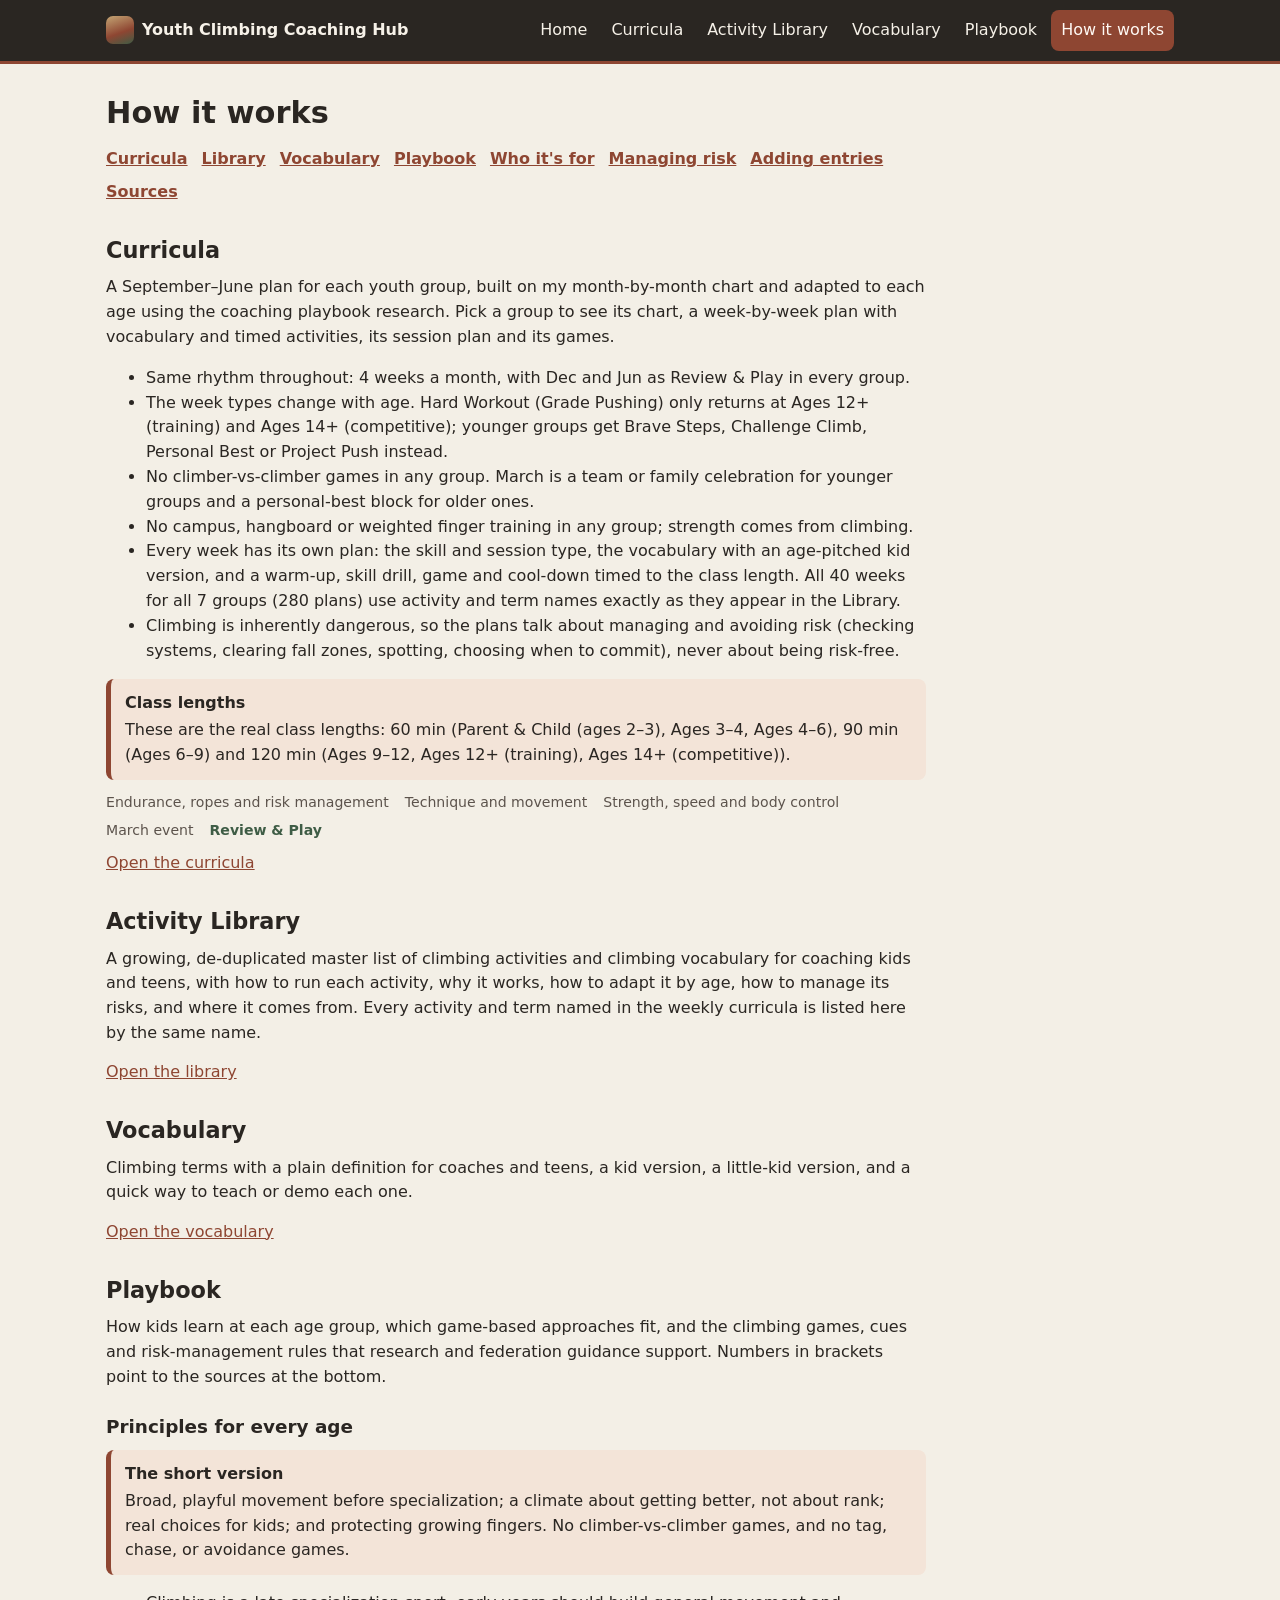
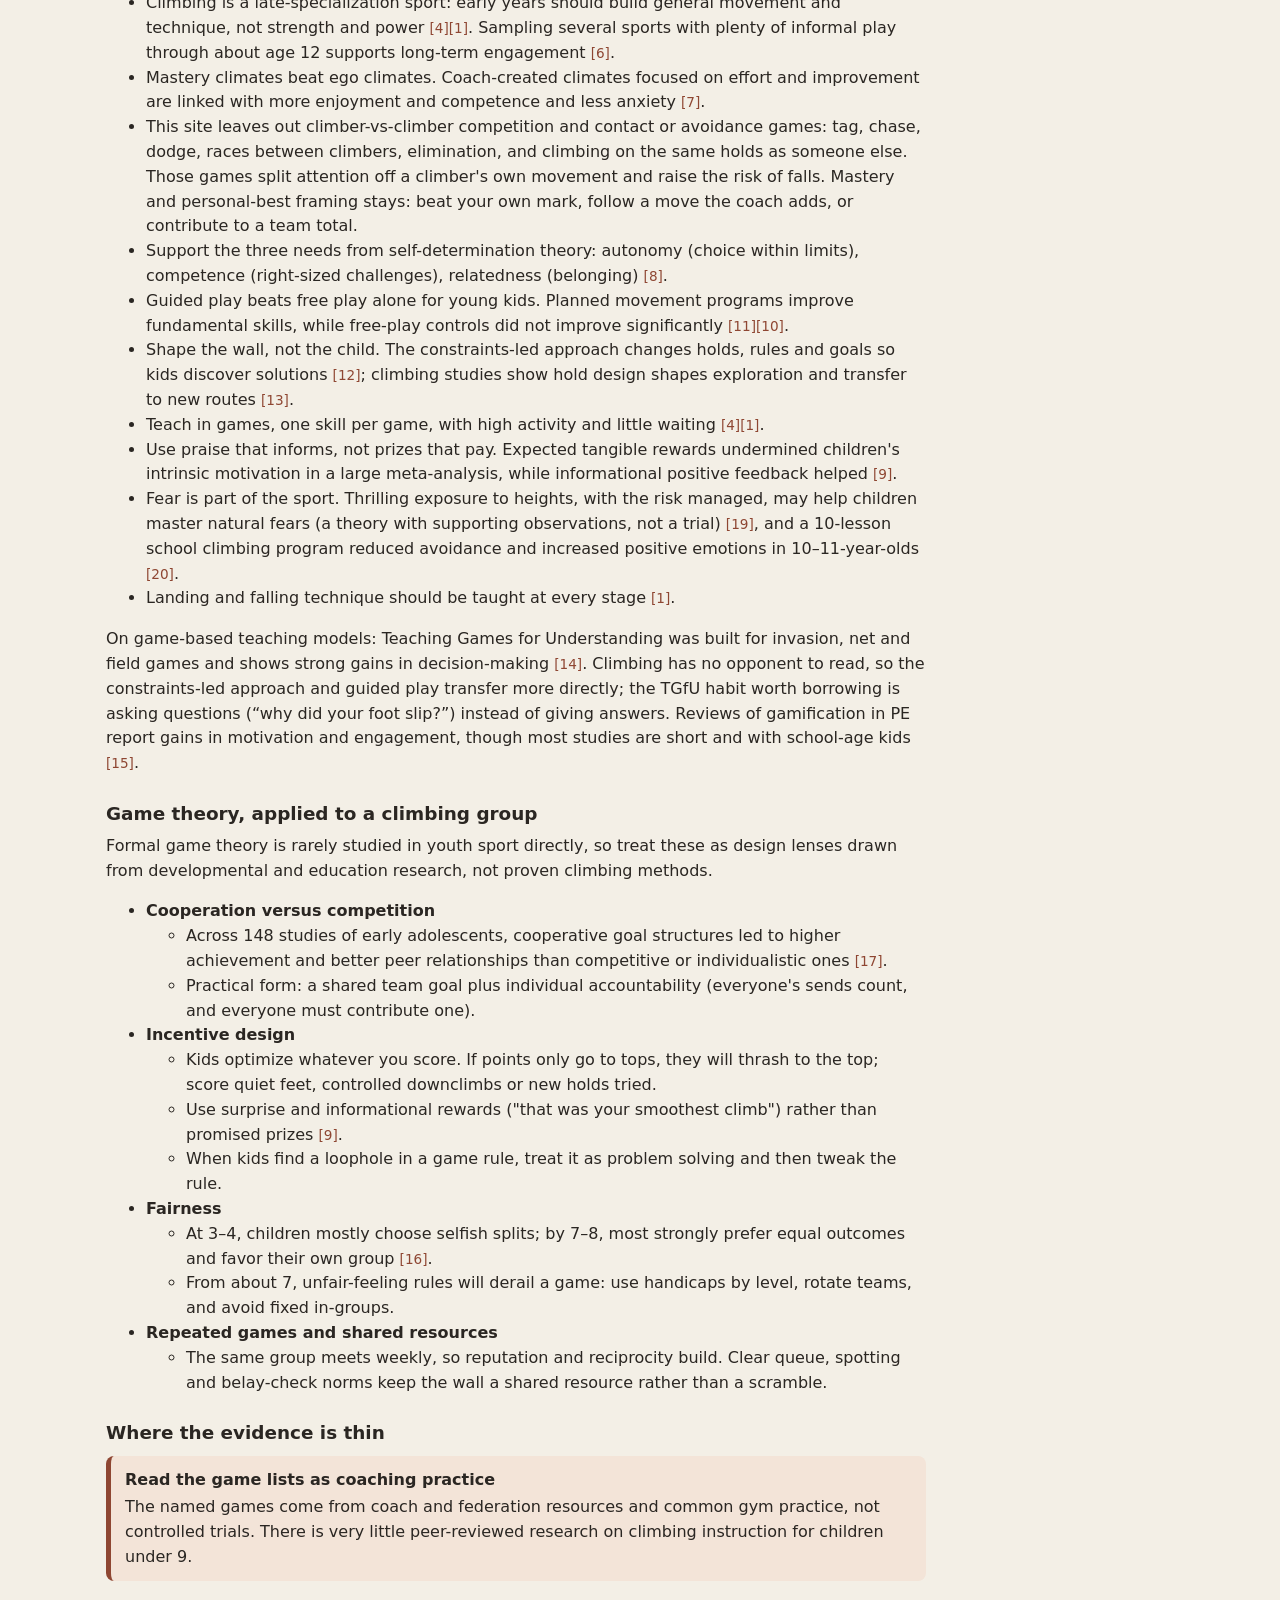
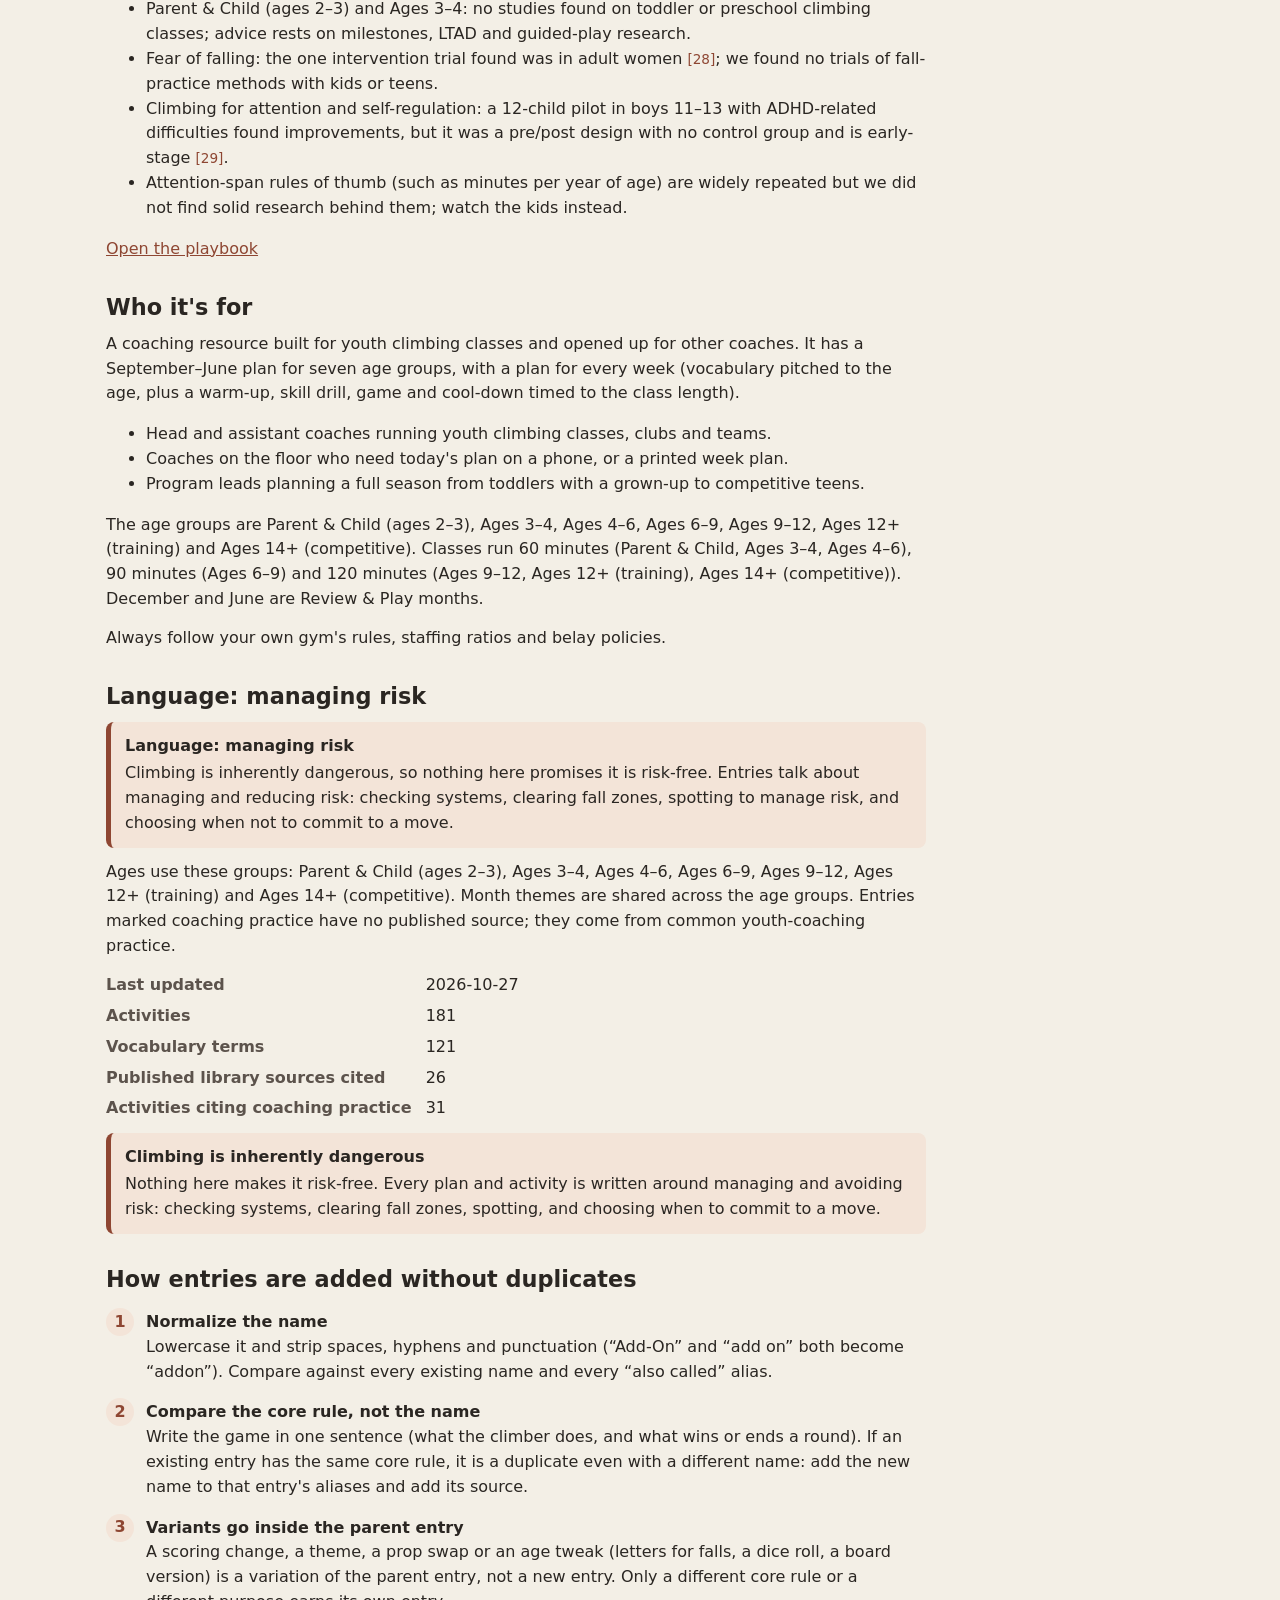
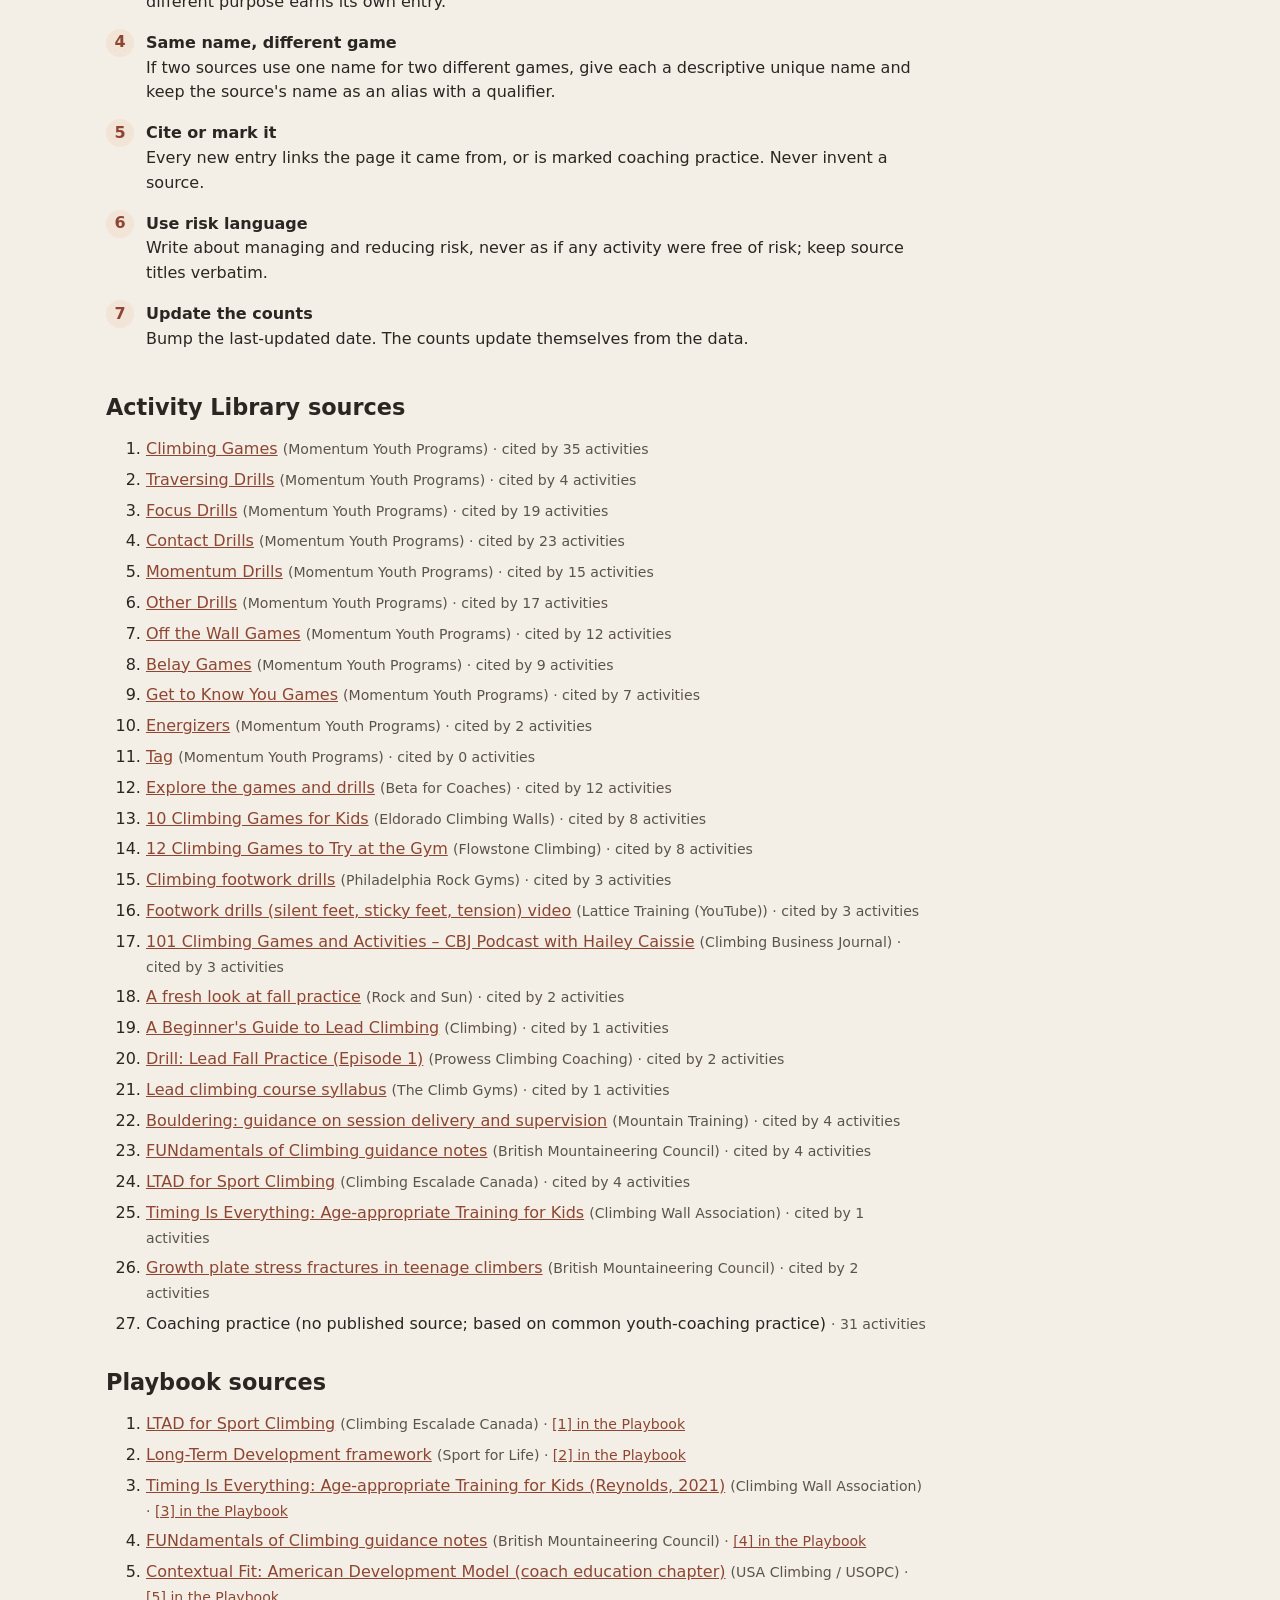
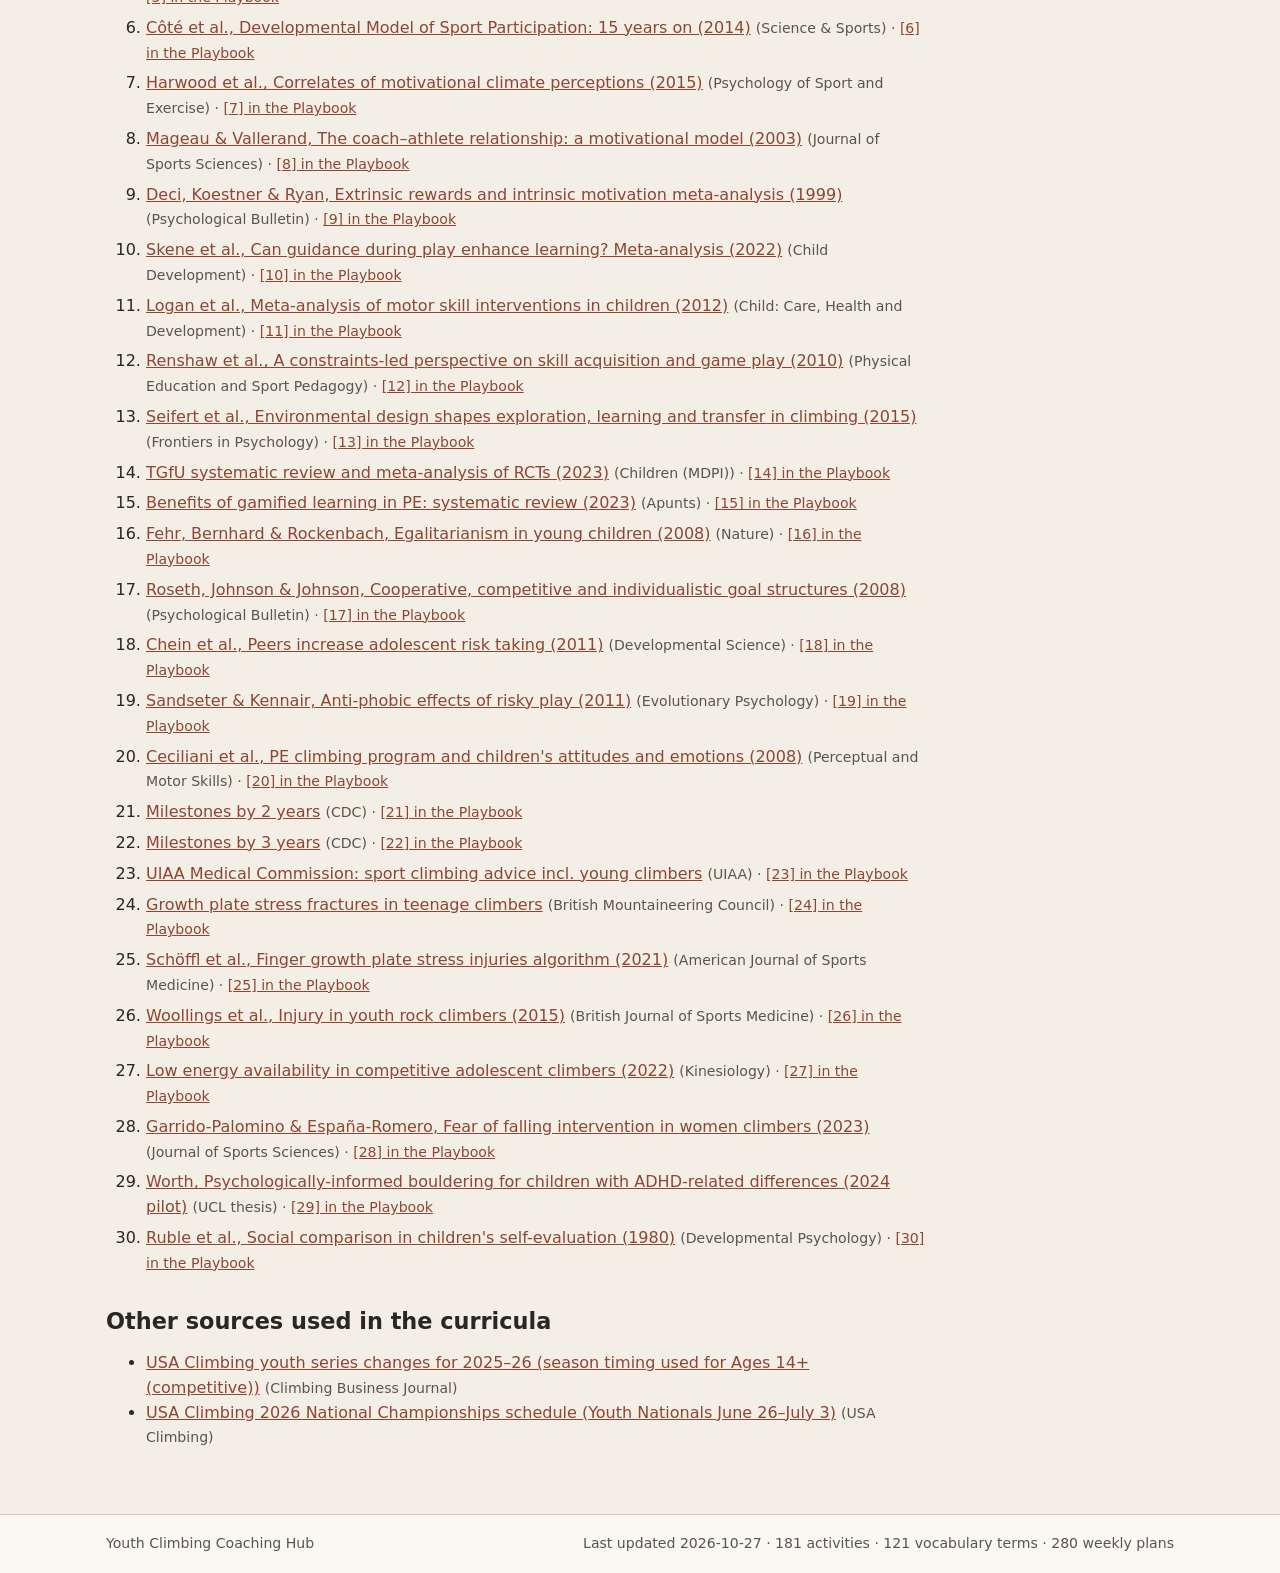
==== commit 900c370b: "Open each page on its tools and move the guides to How it works. Curricula, the library, the playboo" ====
--- a/about.html
+++ b/about.html
@@ -3,8 +3,8 @@
 <head>
 <meta charset="utf-8">
 <meta name="viewport" content="width=device-width, initial-scale=1">
-<title>About & Sources · Youth Climbing Coaching Hub</title>
-<meta name="description" content="About this youth climbing coaching resource, how the library is kept free of duplicates, and every source cited.">
+<title>How it works · Youth Climbing Coaching Hub</title>
+<meta name="description" content="How to use the youth climbing curricula, library, vocabulary and playbook, plus sources and how entries are added.">
 <meta name="theme-color" content="#8e4632">
 <link rel="icon" href="assets/favicon.svg" type="image/svg+xml">
 <link rel="stylesheet" href="assets/css/style.css">
@@ -15,15 +15,48 @@
 <noscript><p class="noscript">This site needs JavaScript to load its data files.</p></noscript>
 
 <div class="narrow">
-<h1>About &amp; Sources</h1>
-<section><h2>About</h2>
-<p>I'm a youth climbing coach, and I built this hub as my own coaching resource. Other coaches can borrow, adapt and improve it.</p>
-<p>The age groups are Parent &amp; Child (ages 2–3), Ages 3–4, Ages 4–6, Ages 6–9, Ages 9–12, Ages 12+ (training) and Ages 14+ (competitive). Classes run 60 minutes (Parent &amp; Child, Ages 3–4, Ages 4–6), 90 minutes (Ages 6–9) and 120 minutes (Ages 9–12, Ages 12+ (training), Ages 14+ (competitive)). The curricula follow a month-by-month chart: four weeks a month, December and June as Review & Play months.</p>
+<h1>How it works</h1>
+<nav class="jump-nav" aria-label="On this page">
+  <a href="#curricula">Curricula</a>
+  <a href="#library">Library</a>
+  <a href="#vocabulary">Vocabulary</a>
+  <a href="#playbook">Playbook</a>
+  <a href="#using">Who it's for</a>
+  <a href="#risk">Managing risk</a>
+  <a href="#dedup">Adding entries</a>
+  <a href="#sources">Sources</a>
+</nav>
+
+<section id="curricula"><h2>Curricula</h2><div id="curricula-how"></div>
+<p><a href="curricula.html">Open the curricula</a></p></section>
+
+<section id="library"><h2>Activity Library</h2><div id="library-how"></div>
+<p><a href="library.html">Open the library</a></p></section>
+
+<section id="vocabulary"><h2>Vocabulary</h2>
+<p>Climbing terms with a plain definition for coaches and teens, a kid version, a little-kid version, and a quick way to teach or demo each one.</p>
+<p><a href="vocabulary.html">Open the vocabulary</a></p></section>
+
+<section id="playbook"><h2>Playbook</h2><div id="playbook-how"></div>
+<p><a href="playbook.html">Open the playbook</a></p></section>
+
+<section id="using"><h2>Who it's for</h2>
+<p>A coaching resource built for youth climbing classes and opened up for other coaches. It has a September–June plan for seven age groups, with a plan for every week (vocabulary pitched to the age, plus a warm-up, skill drill, game and cool-down timed to the class length).</p>
+<ul>
+  <li>Head and assistant coaches running youth climbing classes, clubs and teams.</li>
+  <li>Coaches on the floor who need today's plan on a phone, or a printed week plan.</li>
+  <li>Program leads planning a full season from toddlers with a grown-up to competitive teens.</li>
+</ul>
+<p>The age groups are Parent &amp; Child (ages 2–3), Ages 3–4, Ages 4–6, Ages 6–9, Ages 9–12, Ages 12+ (training) and Ages 14+ (competitive). Classes run 60 minutes (Parent &amp; Child, Ages 3–4, Ages 4–6), 90 minutes (Ages 6–9) and 120 minutes (Ages 9–12, Ages 12+ (training), Ages 14+ (competitive)). December and June are Review &amp; Play months.</p>
 <p>Always follow your own gym's rules, staffing ratios and belay policies.</p>
 </section>
-<section><h2>Language: managing risk</h2><div id="lib-about"></div></section>
+
+<section id="risk"><h2>Language: managing risk</h2><div id="lib-about"></div>
+<div class="callout"><strong>Climbing is inherently dangerous</strong>Nothing here makes it risk-free. Every plan and activity is written around managing and avoiding risk: checking systems, clearing fall zones, spotting, and choosing when to commit to a move.</div>
+</section>
+
 <section id="dedup"><h2>How entries are added without duplicates</h2><div id="dedup-steps"></div></section>
-<section><h2>Activity Library sources</h2><div id="lib-sources"></div></section>
+<section id="sources"><h2>Activity Library sources</h2><div id="lib-sources"></div></section>
 <section><h2>Playbook sources</h2><div id="pb-sources"></div></section>
 <section><h2>Other sources used in the curricula</h2><div id="other-sources"></div></section>
 </div>
--- a/assets/css/style.css
+++ b/assets/css/style.css
@@ -24,13 +24,23 @@
 /* header */
 .site-header{position:sticky;top:0;z-index:20;background:var(--header);color:var(--header-ink);border-bottom:3px solid var(--accent)}
 .site-header .bar{max-width:1100px;margin:0 auto;display:flex;align-items:center;gap:12px;padding:10px 16px}
-.brand{font-weight:700;color:var(--header-ink);text-decoration:none;display:flex;align-items:center;gap:8px;white-space:nowrap}
-.brand-mark{width:28px;height:28px;border-radius:7px;background:linear-gradient(160deg,var(--sand),var(--accent) 58%,var(--sage));display:inline-block}
+.brand{font-weight:700;color:var(--header-ink);text-decoration:none;display:flex;align-items:center;gap:8px;white-space:nowrap;min-width:0}
+.brand-mark{width:28px;height:28px;border-radius:7px;background:linear-gradient(160deg,var(--sand),var(--accent) 58%,var(--sage));display:inline-block;flex:none}
+.brand-short{display:none}
 .nav{margin-left:auto;display:flex;gap:4px;flex-wrap:wrap}
 .nav a{padding:8px 10px;border-radius:8px;color:var(--header-ink);text-decoration:none;font-weight:500}
 .nav a:hover{background:rgba(246,241,232,.1)}.nav a[aria-current="page"]{background:var(--accent);color:var(--accent-ink)}
 .nav-toggle{display:none;margin-left:auto;background:none;border:1px solid rgba(246,241,232,.4);border-radius:8px;padding:8px 10px;color:var(--header-ink);font:inherit}
 @media (max-width:820px){.nav-toggle{display:block}.nav{display:none;position:absolute;left:0;right:0;top:100%;background:var(--header);flex-direction:column;padding:8px 16px 14px;border-bottom:1px solid var(--line)}.nav.open{display:flex}.nav a{padding:12px}}
+@media (max-width:520px){
+  .site-header .bar{padding:6px 10px}
+  .brand-full{display:none}
+  .brand-short{display:inline}
+  main{padding:8px 12px 40px}
+  h1{font-size:1.35rem;margin:.2em 0 .25em}
+  .hero{padding:4px 0 0}
+  .hero h1{font-size:1.45rem}
+}
 /* layout */
 main{max-width:1100px;margin:0 auto;padding:12px 16px 48px}
 .narrow{max-width:820px}
@@ -44,13 +54,27 @@
 .stats{display:flex;flex-wrap:wrap;gap:10px;margin:10px 0}
 .stat{background:var(--surface);border:1px solid var(--line);border-radius:var(--radius);padding:10px 14px;min-width:120px}
 .stat b{display:block;font-size:1.5rem}
-.hero{padding:28px 0 8px}.hero h1{font-size:2.2rem;margin:0 0 6px}
+.hero{padding:12px 0 4px}.hero h1{font-size:1.7rem;margin:0 0 6px}
+.page-head{display:flex;align-items:baseline;justify-content:space-between;gap:8px 14px;flex-wrap:wrap;margin-bottom:8px}
+.page-head h1{margin:0}
+.how-link{font-size:.85rem;font-weight:600;white-space:nowrap}
+.jump-nav{display:flex;flex-wrap:wrap;gap:8px 14px;margin:8px 0 16px}
+.jump-nav a{font-weight:600}
 .btn{display:inline-flex;align-items:center;gap:6px;padding:10px 14px;border-radius:9px;border:1px solid var(--accent);background:var(--accent);color:var(--accent-ink);font:inherit;font-weight:600;text-decoration:none;cursor:pointer}
 .btn.ghost{background:transparent;color:var(--accent)}
 .btn-row{display:flex;flex-wrap:wrap;gap:8px;margin:12px 0}
 .age-card{display:block;text-decoration:none;color:var(--text);border-left:6px solid var(--accent)}
 .age-card:hover{border-color:var(--sage)}
-.age-card b{display:block}
+.age-card .kicker{display:block;margin-bottom:4px;font-size:.75rem;font-weight:700;letter-spacing:.04em;text-transform:uppercase;color:var(--accent)}
+.age-card b{display:block;font-size:1.2rem;line-height:1.25}
+.this-week{display:flex;flex-direction:column;gap:4px;margin:12px 0 0;padding:14px 16px;background:var(--accent-soft);border:1px solid var(--line);border-left:4px solid var(--accent);border-radius:var(--radius);text-decoration:none;color:var(--text)}
+details.card{margin-top:16px}
+details.card summary{cursor:pointer}
+details.card summary h2{margin:0}
+.this-week .kicker{font-size:.78rem;font-weight:700;letter-spacing:.04em;text-transform:uppercase;color:var(--accent)}
+.this-week strong{font-size:1.35rem;line-height:1.25}
+.this-week .more{font-weight:700;color:var(--accent)}
+.this-week:hover{border-color:var(--accent)}
 /* tables */
 .table-wrap{overflow-x:auto;-webkit-overflow-scrolling:touch;margin:8px 0 16px;border:1px solid var(--line);border-radius:var(--radius);background:var(--surface)}
 table{border-collapse:collapse;width:100%;font-size:.95rem}
@@ -122,6 +146,76 @@
 .sources li{margin:6px 0}
 sup a,a.cite{text-decoration:none;font-size:.85em}
 section.group{border-top:1px solid var(--line);margin-top:28px}
+/* view switcher and the four curriculum prototypes */
+.view-switch{display:flex;flex-wrap:wrap;gap:8px;margin-top:14px}
+.view-switch button{font:inherit;font-weight:600;min-height:44px;padding:8px 14px;border-radius:999px;border:1px solid var(--line);background:var(--surface);color:var(--text);cursor:pointer}
+.view-switch button[aria-pressed="true"]{background:var(--accent);color:var(--accent-ink);border-color:var(--accent)}
+.view-blurb{margin:8px 0 0}
+.chips{display:flex;flex-wrap:wrap;gap:6px;margin:8px 0}
+.chip{display:inline-block;padding:4px 9px;border-radius:999px;background:var(--surface2);border:1px solid var(--line);font-size:.82rem;color:var(--text);text-decoration:none}
+a.chip:hover{border-color:var(--accent)}
+/* roadmap */
+.roadmap{list-style:none;margin:8px 0 0;padding:0;display:flex;flex-direction:column}
+.road-card{position:relative;margin:0 0 0 14px;padding:0 0 12px 16px;border-left:3px solid var(--line)}
+.road-card.review{border-left-color:var(--sage)}
+.road-card::before{content:"";position:absolute;left:-7px;top:16px;width:11px;height:11px;border-radius:50%;background:var(--accent);border:2px solid var(--bg)}
+.road-card.review::before{background:var(--sage)}
+.road-body{background:var(--surface);border:1px solid var(--line);border-radius:var(--radius);padding:12px 14px}
+.road-card.review .road-body{background:var(--review)}
+.road-k{font-size:.78rem;font-weight:700;letter-spacing:.04em;text-transform:uppercase;color:var(--muted);margin:0}
+.road-body h3{margin:.15em 0 .35em;font-size:1.15rem}
+.road-focus{margin:0;color:var(--text);display:-webkit-box;-webkit-line-clamp:2;-webkit-box-orient:vertical;overflow:hidden}
+.road-open{margin-top:8px}
+.road-weeks{list-style:none;margin:10px 0 0;padding:0;display:grid;gap:6px}
+.road-weeks button{width:100%;text-align:left;font:inherit;color:var(--text);background:var(--bg);border:1px solid var(--line);border-radius:8px;padding:8px 10px;cursor:pointer;min-height:44px}
+.road-weeks button b{display:block}
+.road-weeks button:hover{border-color:var(--accent)}
+@media (min-width:860px){
+  .roadmap{flex-direction:row;gap:12px;overflow-x:auto;padding-bottom:8px;scroll-snap-type:x mandatory}
+  .road-card{flex:0 0 260px;margin:0;padding:0;border-left:0;scroll-snap-align:start}
+  .road-card::before{display:none}
+  .road-body{min-height:100%}
+}
+/* month cards */
+.month-grid{display:grid;gap:12px;grid-template-columns:1fr}
+@media (min-width:760px){.month-grid{grid-template-columns:1fr 1fr}}
+.month-card{background:var(--surface);border:1px solid var(--line);border-radius:var(--radius);padding:14px}
+.month-card.review{background:var(--review)}
+.month-card h3{margin:.1em 0 .4em;font-size:1.2rem}
+.month-card .skills{margin:.2em 0 .6em;padding-left:1.1em}
+.month-card .skills li{margin:.15em 0}
+.mini-tabs{display:flex;flex-wrap:wrap;gap:6px;margin:8px 0}
+.mini-tabs button{font:inherit;font-weight:600;min-height:40px;padding:6px 10px;border-radius:8px;border:1px solid var(--line);background:var(--bg);color:var(--text);cursor:pointer}
+.mini-tabs button[aria-pressed="true"]{background:var(--header);color:var(--header-ink);border-color:var(--header)}
+.month-detail{margin-top:8px}
+.month-detail p{margin:.25em 0}
+/* lesson card */
+.lesson-sheet{background:var(--surface);border:1px solid var(--line);border-radius:14px;padding:18px 16px 8px;max-width:740px;box-shadow:var(--shadow)}
+.lesson-sheet.review{background:var(--review)}
+.lesson-kicker{margin:0;font-size:.85rem;font-weight:700;letter-spacing:.03em;text-transform:uppercase;color:var(--muted)}
+.lesson-sheet h2{font-size:1.65rem;margin:.15em 0 .15em}
+.lesson-skill{font-size:1.2rem;margin:.2em 0 .6em}
+.lesson-tools{display:grid;grid-template-columns:1fr;gap:10px;margin:8px 0 4px}
+@media (min-width:640px){.lesson-tools{grid-template-columns:1fr 1fr auto}}
+.lesson-nav{display:flex;gap:8px;align-items:end}
+.block-list{list-style:none;margin:12px 0;padding:0}
+.block-row{display:grid;grid-template-columns:72px 1fr;gap:10px;padding:12px 0;border-top:1px solid var(--line)}
+.mins{font-size:1.35rem;font-weight:700;line-height:1;color:var(--accent)}
+.mins span{display:block;margin-top:3px;font-size:.72rem;font-weight:700;letter-spacing:.03em;text-transform:uppercase;color:var(--muted)}
+.block-row h3{margin:0 0 2px;font-size:1rem}
+.cue{margin:.2em 0 0;color:var(--muted);font-size:.92rem}
+/* skill ladder */
+.lane{margin:0 0 18px}
+.lane h3{margin:0 0 8px;font-size:1.05rem}
+.lane-track{display:flex;gap:10px;overflow-x:auto;padding-bottom:8px;scroll-snap-type:x mandatory}
+.lane-stop{flex:0 0 200px;scroll-snap-align:start;background:var(--surface);border:1px solid var(--line);border-radius:var(--radius);padding:10px 12px}
+.lane.review .lane-stop{background:var(--review)}
+.lane-stop ol{list-style:none;margin:8px 0 0;padding:0}
+.lane-stop button{display:block;width:100%;text-align:left;font:inherit;color:var(--text);background:none;border:0;border-top:1px solid var(--line);padding:8px 0;cursor:pointer;min-height:44px}
+.lane-stop button:first-child{border-top:0}
+.lane-stop button:hover{color:var(--accent)}
+.lane-stop .wk{display:block;font-size:.75rem;font-weight:700;color:var(--muted)}
+.table-tools{margin-bottom:10px}
 /* footer */
 .site-footer{border-top:1px solid var(--line);background:var(--surface);color:var(--muted);font-size:.88rem}
 .site-footer .bar{max-width:1100px;margin:0 auto;padding:18px 16px;display:flex;flex-wrap:wrap;gap:8px 20px;justify-content:space-between}
@@ -139,8 +233,10 @@
   table{font-size:10pt}th,td{padding:5px 7px}
   tr,.banner,.item{break-inside:avoid}
   .banner,.chart .c,.chart .c.review,.swatch{-webkit-print-color-adjust:exact;print-color-adjust:exact}
-  body.print-week main>*:not(#week-section){display:none!important}
-  body.print-week #week-section>*:not(#week-plan){display:none!important}
+  body.print-week main>*:not(#view-host){display:none!important}
+  body.print-week #view-host>*:not(.lesson-sheet){display:none!important}
+  body.print-week .lesson-tools{display:none!important}
   body.print-week .print-only{display:block}
+  body.print-week .lesson-sheet{border:0;box-shadow:none;max-width:none;padding:0}
   h2{break-after:avoid}
 }
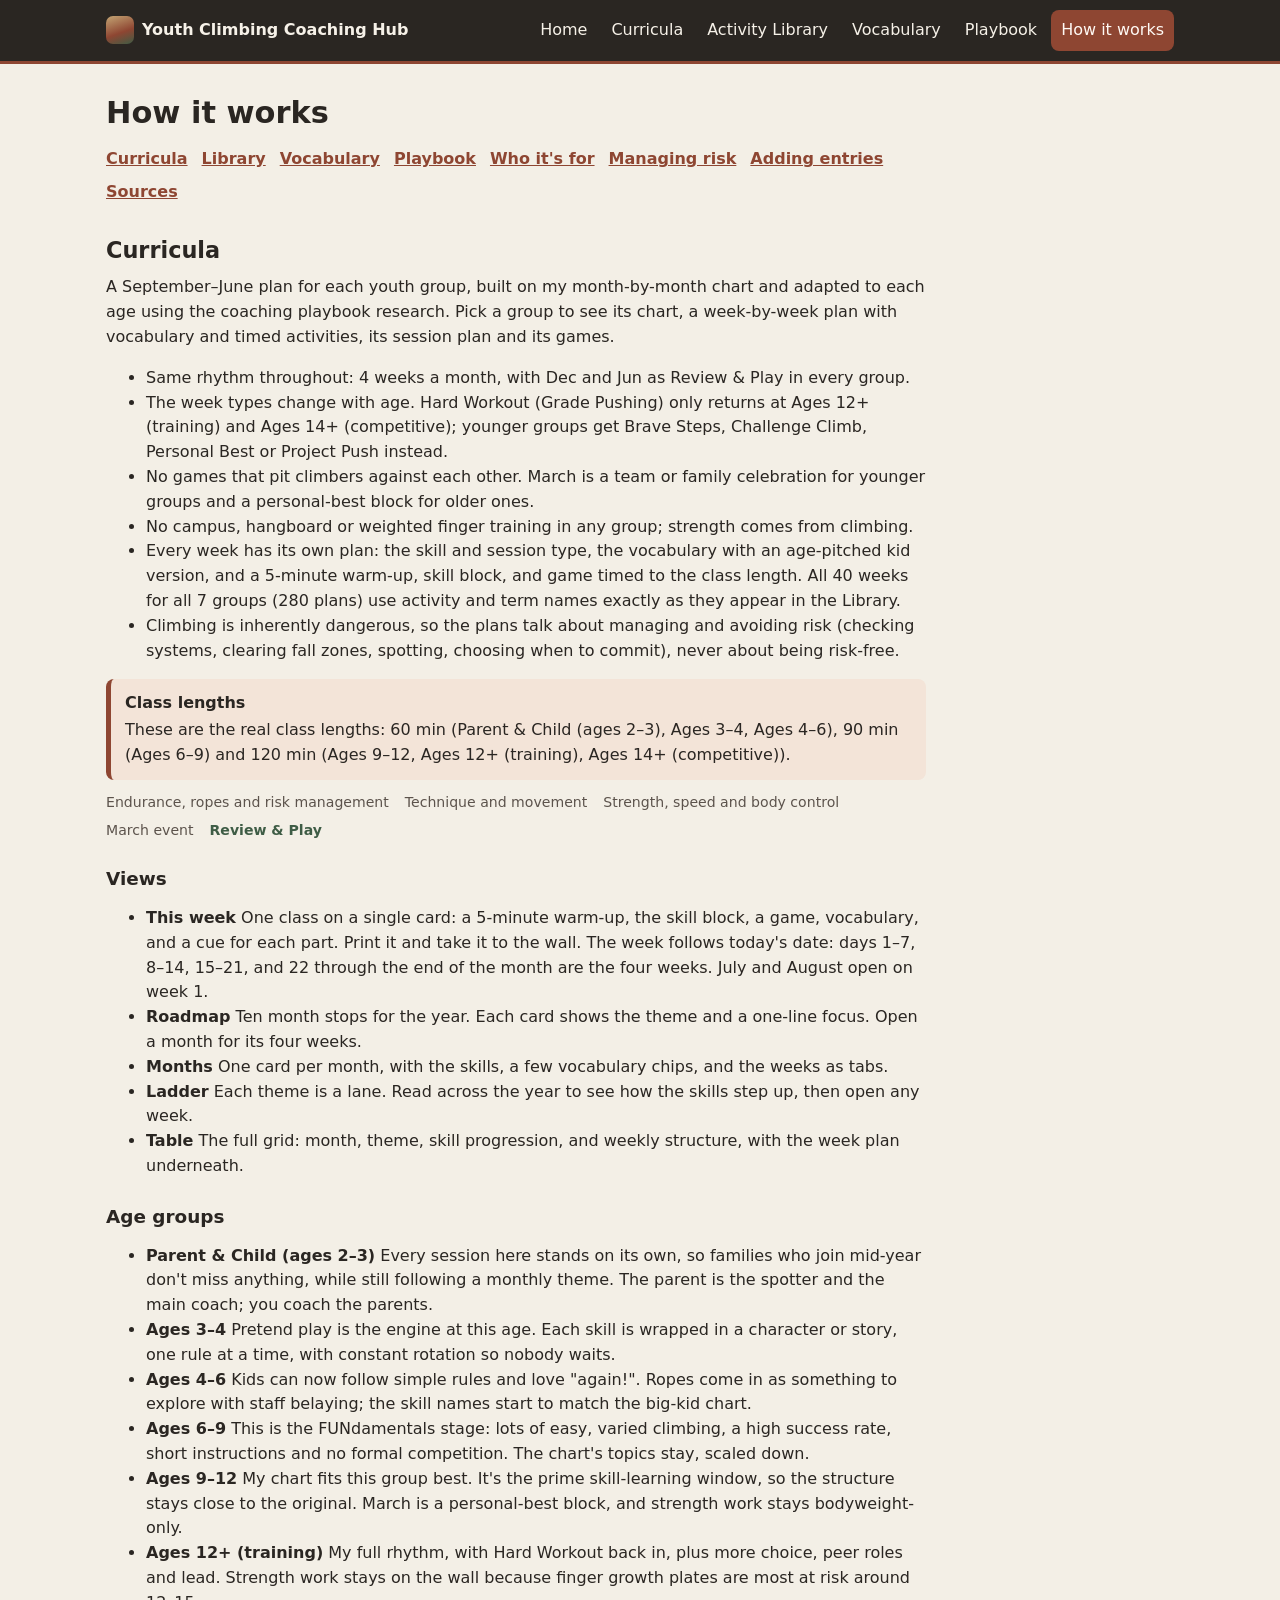
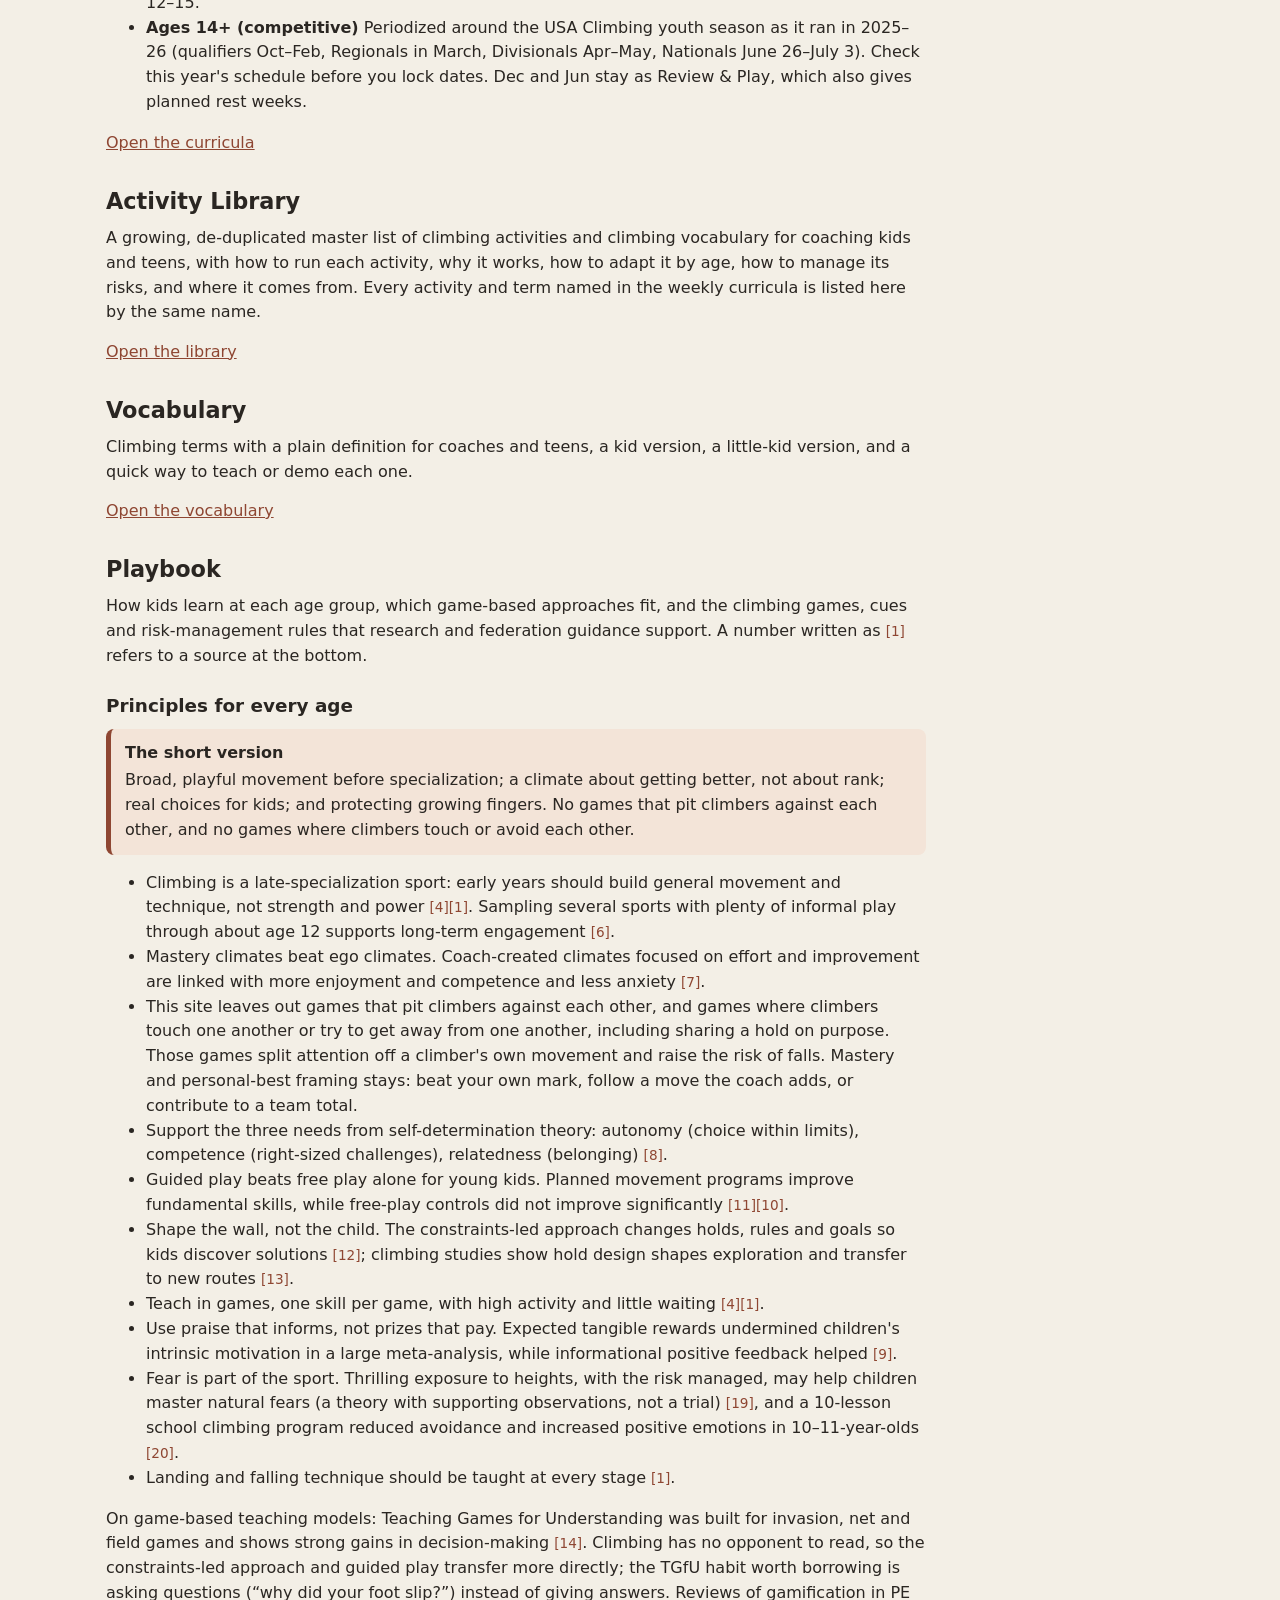
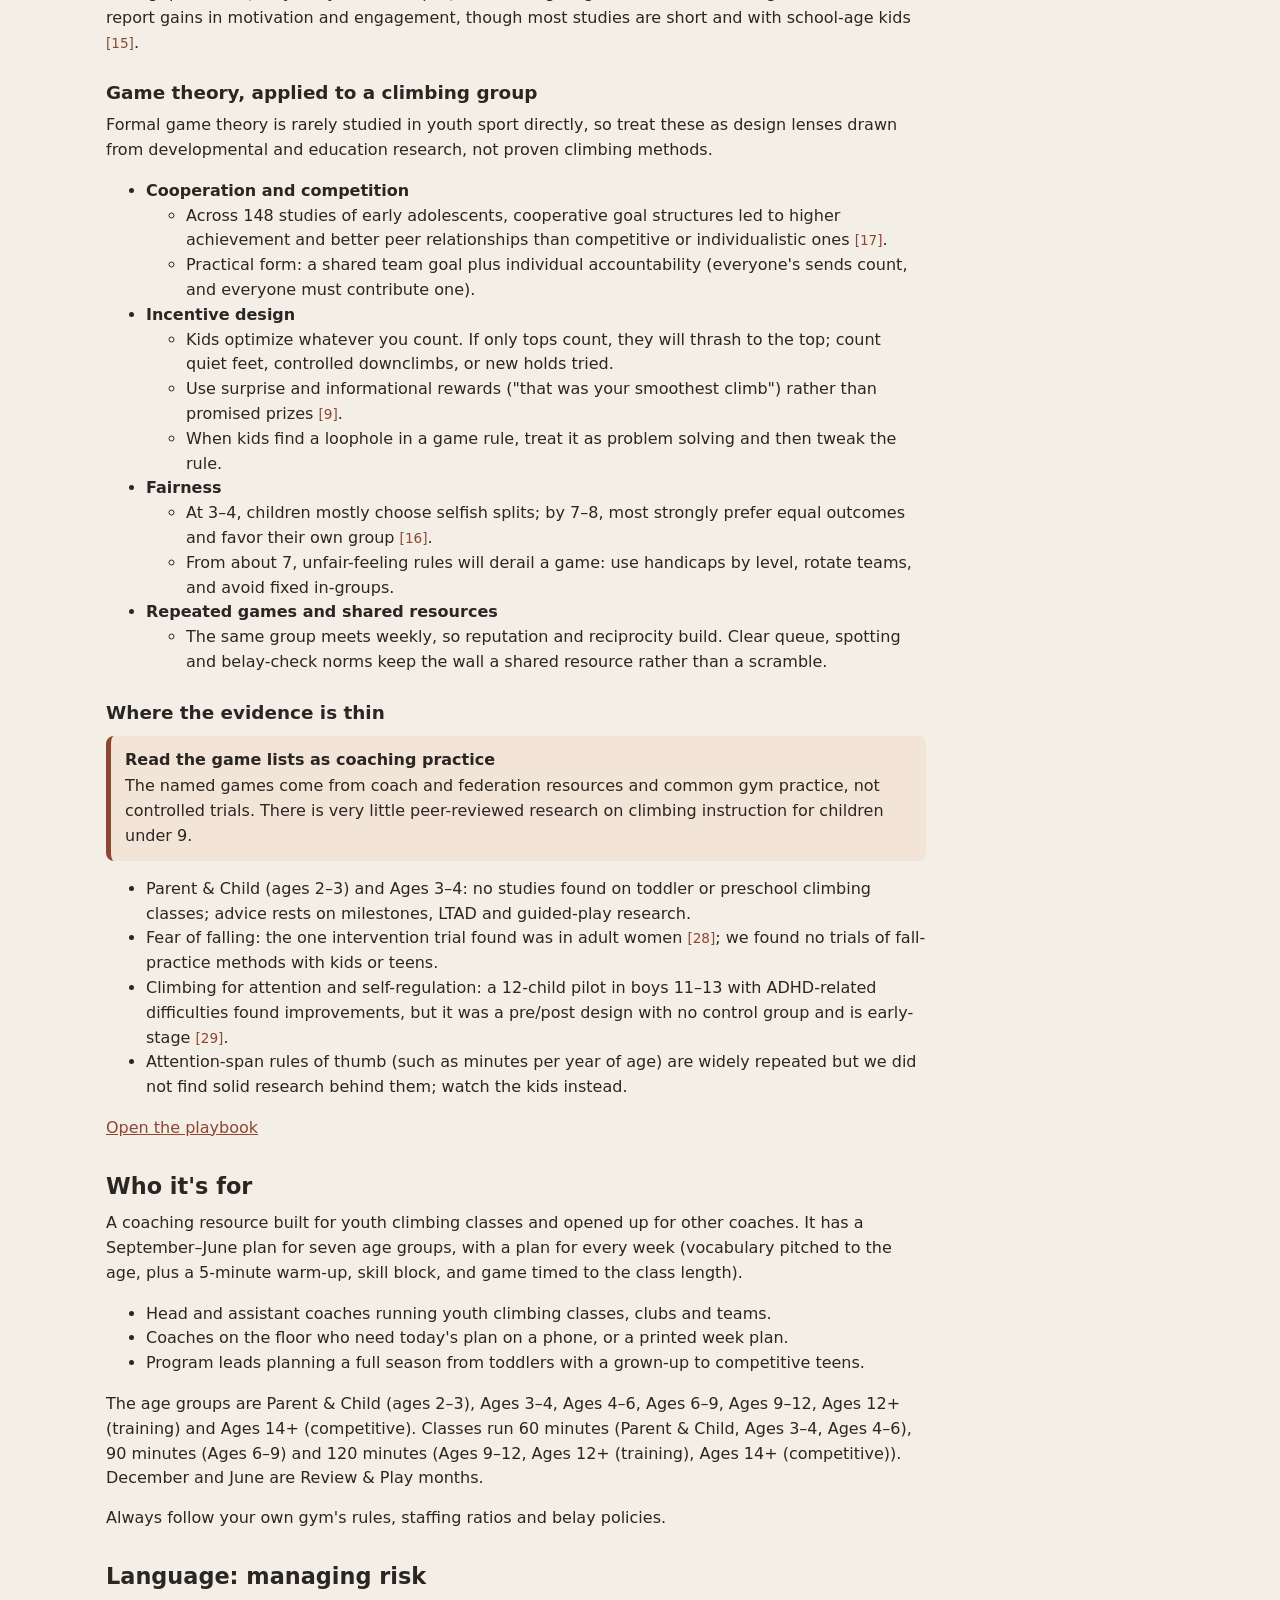
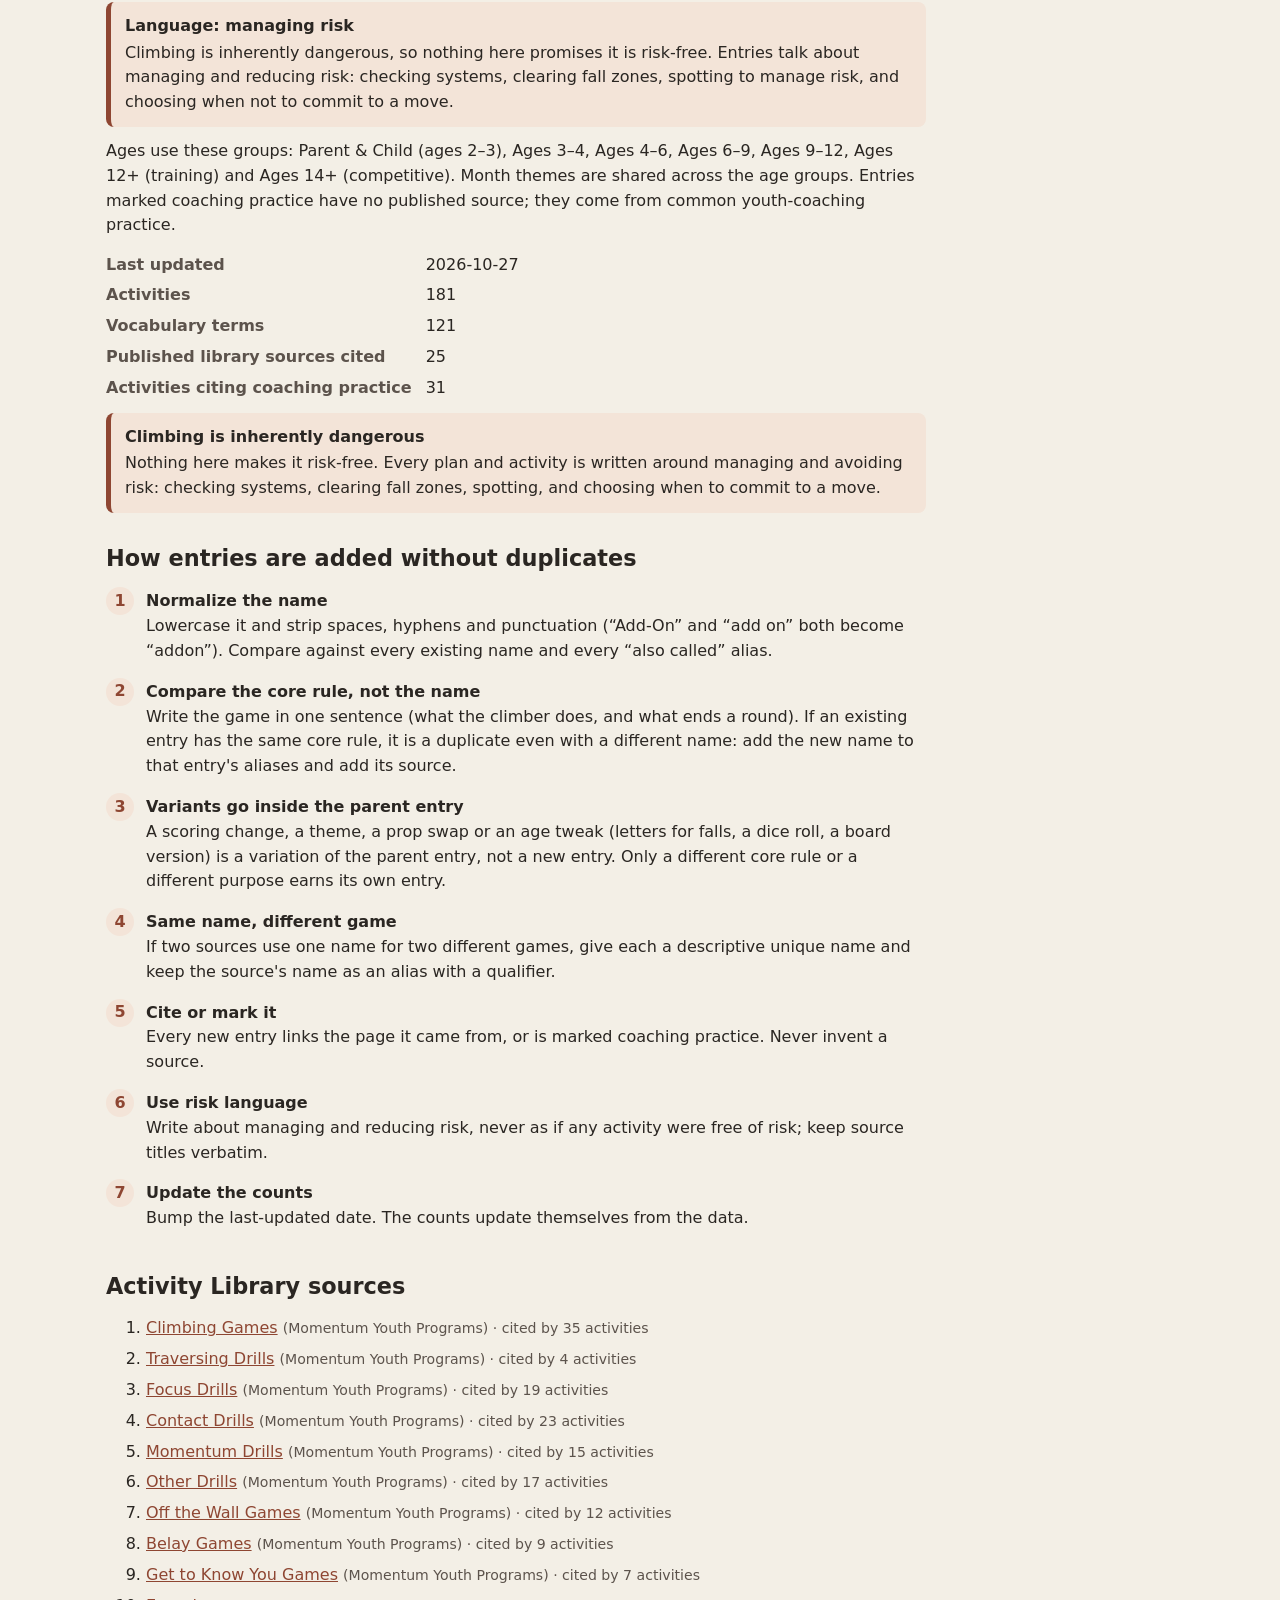
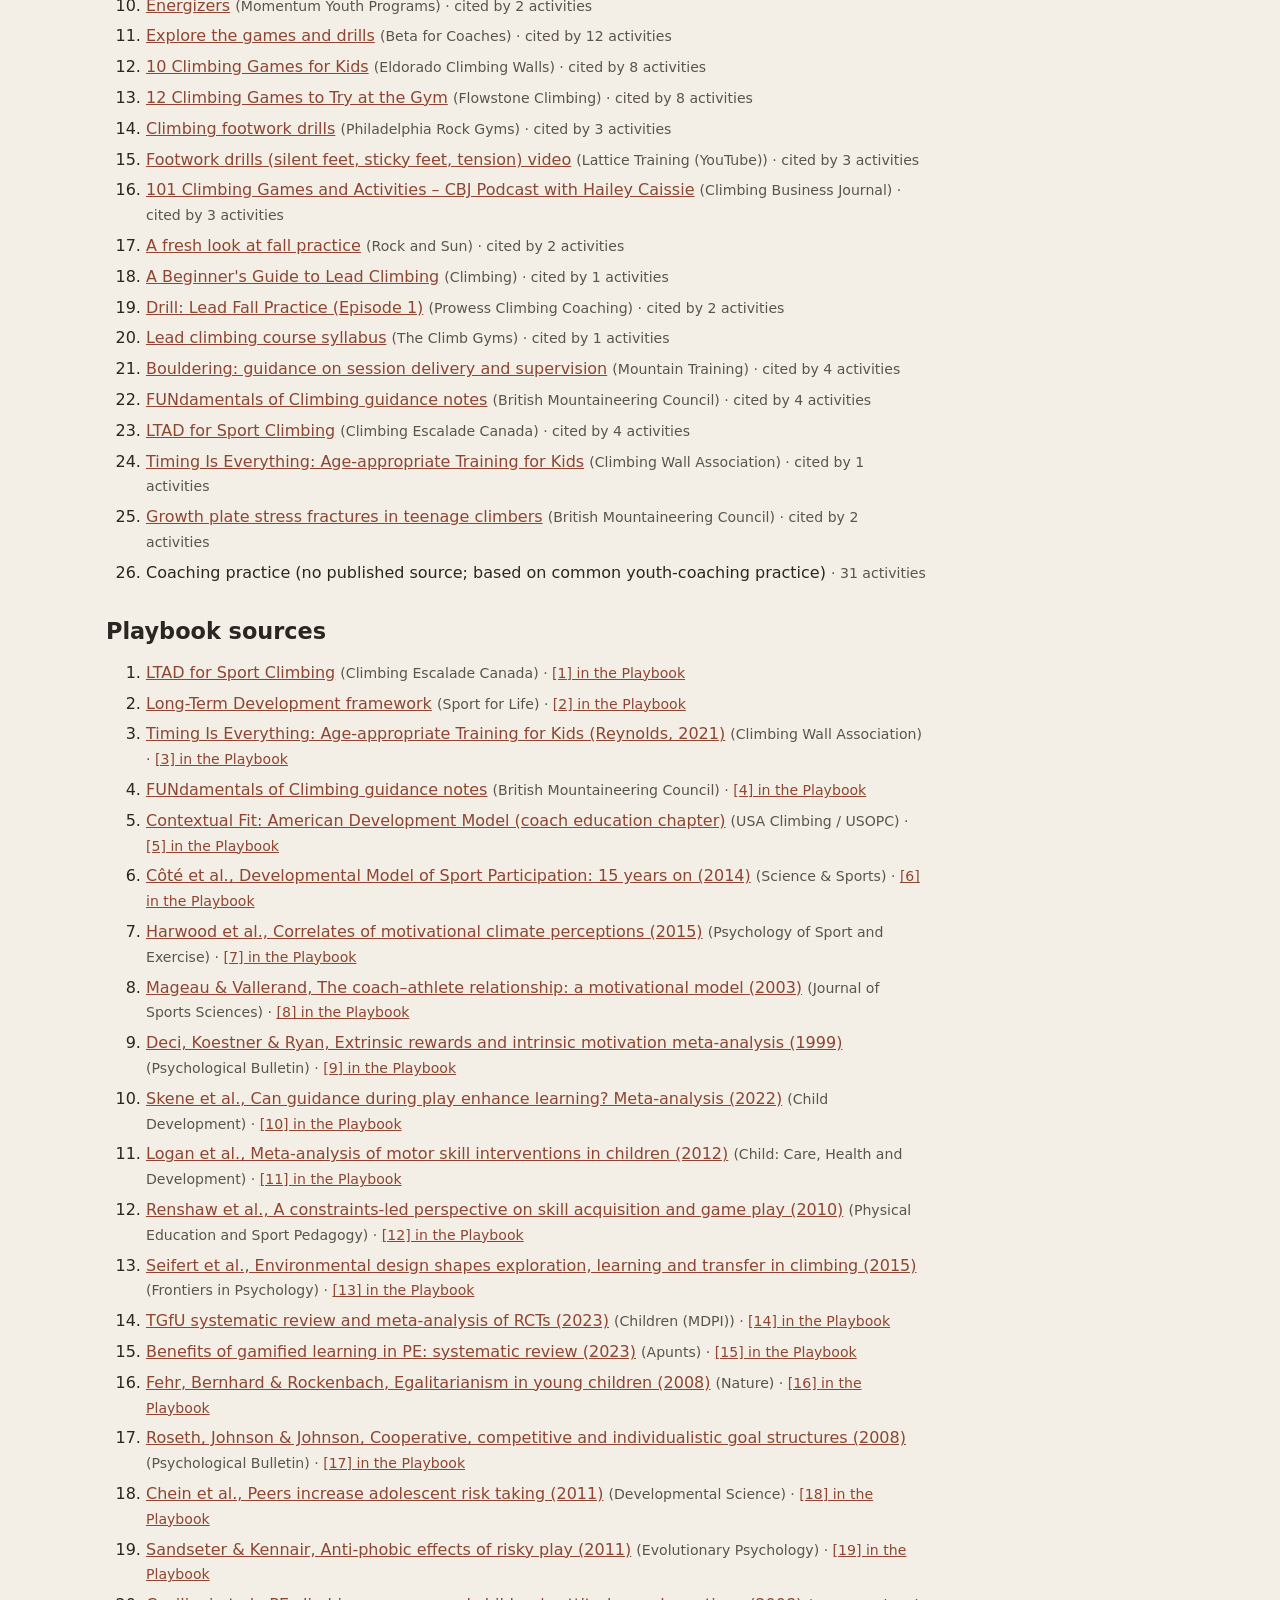
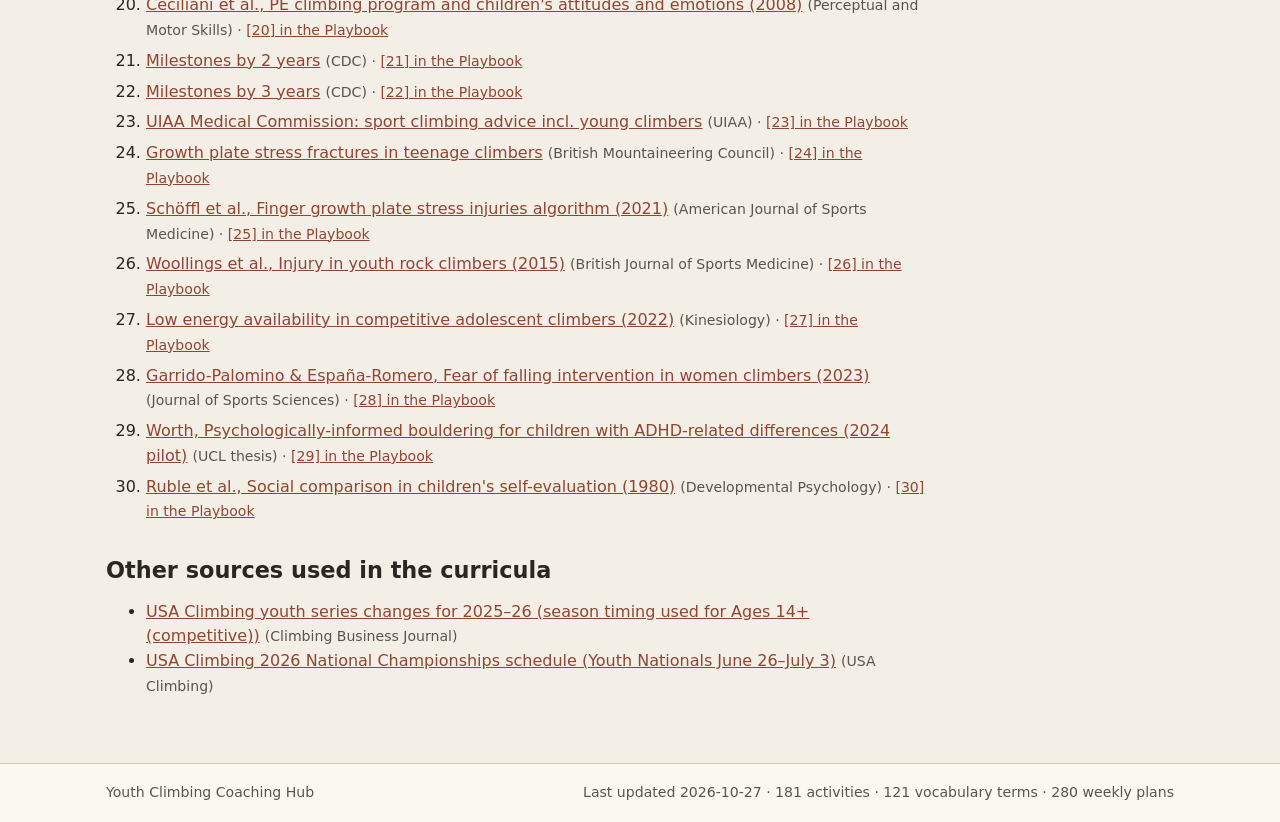
==== commit 72b204b2: "Drop the week and date pickers and shorten every warm-up to 5 minutes. This week still follows today" ====
--- a/about.html
+++ b/about.html
@@ -41,7 +41,7 @@
 <p><a href="playbook.html">Open the playbook</a></p></section>
 
 <section id="using"><h2>Who it's for</h2>
-<p>A coaching resource built for youth climbing classes and opened up for other coaches. It has a September–June plan for seven age groups, with a plan for every week (vocabulary pitched to the age, plus a warm-up, skill drill, game and cool-down timed to the class length).</p>
+<p>A coaching resource built for youth climbing classes and opened up for other coaches. It has a September–June plan for seven age groups, with a plan for every week (vocabulary pitched to the age, plus a 5-minute warm-up, skill block, and game timed to the class length).</p>
 <ul>
   <li>Head and assistant coaches running youth climbing classes, clubs and teams.</li>
   <li>Coaches on the floor who need today's plan on a phone, or a printed week plan.</li>
--- a/assets/css/style.css
+++ b/assets/css/style.css
@@ -68,6 +68,14 @@
 .age-card .kicker{display:block;margin-bottom:4px;font-size:.75rem;font-weight:700;letter-spacing:.04em;text-transform:uppercase;color:var(--accent)}
 .age-card b{display:block;font-size:1.2rem;line-height:1.25}
 .this-week{display:flex;flex-direction:column;gap:4px;margin:12px 0 0;padding:14px 16px;background:var(--accent-soft);border:1px solid var(--line);border-left:4px solid var(--accent);border-radius:var(--radius);text-decoration:none;color:var(--text)}
+@media (min-width:900px){
+  .tool-bar{display:grid;grid-template-columns:minmax(220px,280px) minmax(0,1fr);gap:12px 16px;align-items:start}
+  .tool-bar>.view-switch{grid-column:1 / -1;margin-top:2px}
+  .tool-bar .this-week{margin:0}
+  .tool-bar:not(:has(.this-week)){display:block}
+  .tool-bar:not(:has(.this-week))>.field{max-width:320px}
+}
+.span-row{grid-column:1 / -1}
 details.card{margin-top:16px}
 details.card summary{cursor:pointer}
 details.card summary h2{margin:0}
@@ -94,6 +102,7 @@
 }
 /* forms */
 .controls{display:grid;grid-template-columns:repeat(auto-fit,minmax(180px,1fr));gap:10px;margin:12px 0}
+@media (min-width:900px){.controls{grid-template-columns:repeat(3,minmax(0,1fr))}}
 label.field{display:flex;flex-direction:column;gap:4px;font-size:.85rem;font-weight:600;color:var(--muted)}
 select,input[type=search]{font:inherit;font-size:16px;padding:10px 12px;border-radius:9px;border:1px solid var(--line);background:var(--surface);color:var(--text);width:100%}
 .seg{display:inline-flex;flex-wrap:wrap;border:1px solid var(--line);border-radius:10px;overflow:hidden;background:var(--surface)}
@@ -190,7 +199,7 @@
 .month-detail{margin-top:8px}
 .month-detail p{margin:.25em 0}
 /* lesson card */
-.lesson-sheet{background:var(--surface);border:1px solid var(--line);border-radius:14px;padding:18px 16px 8px;max-width:740px;box-shadow:var(--shadow)}
+.lesson-sheet{background:var(--surface);border:1px solid var(--line);border-radius:14px;padding:18px 16px 8px;max-width:none;box-shadow:var(--shadow)}
 .lesson-sheet.review{background:var(--review)}
 .lesson-kicker{margin:0;font-size:.85rem;font-weight:700;letter-spacing:.03em;text-transform:uppercase;color:var(--muted)}
 .lesson-sheet h2{font-size:1.65rem;margin:.15em 0 .15em}
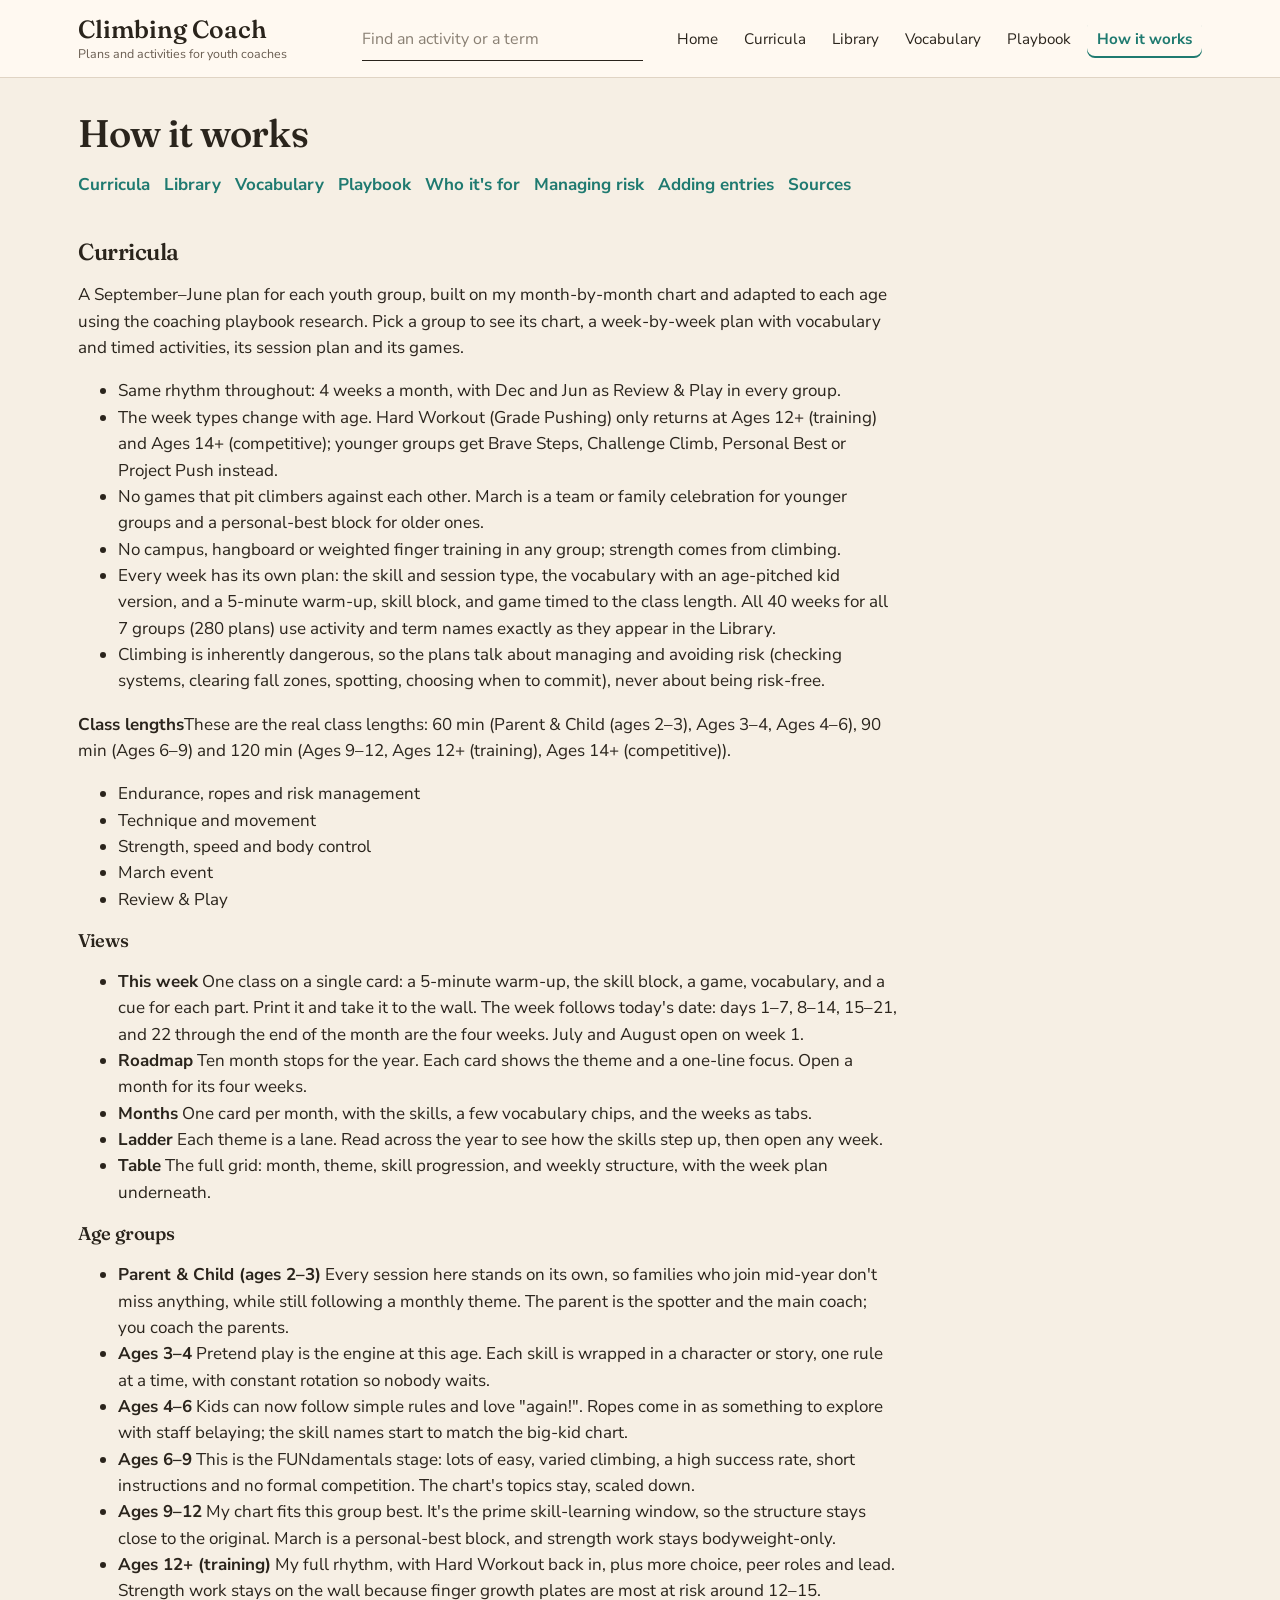
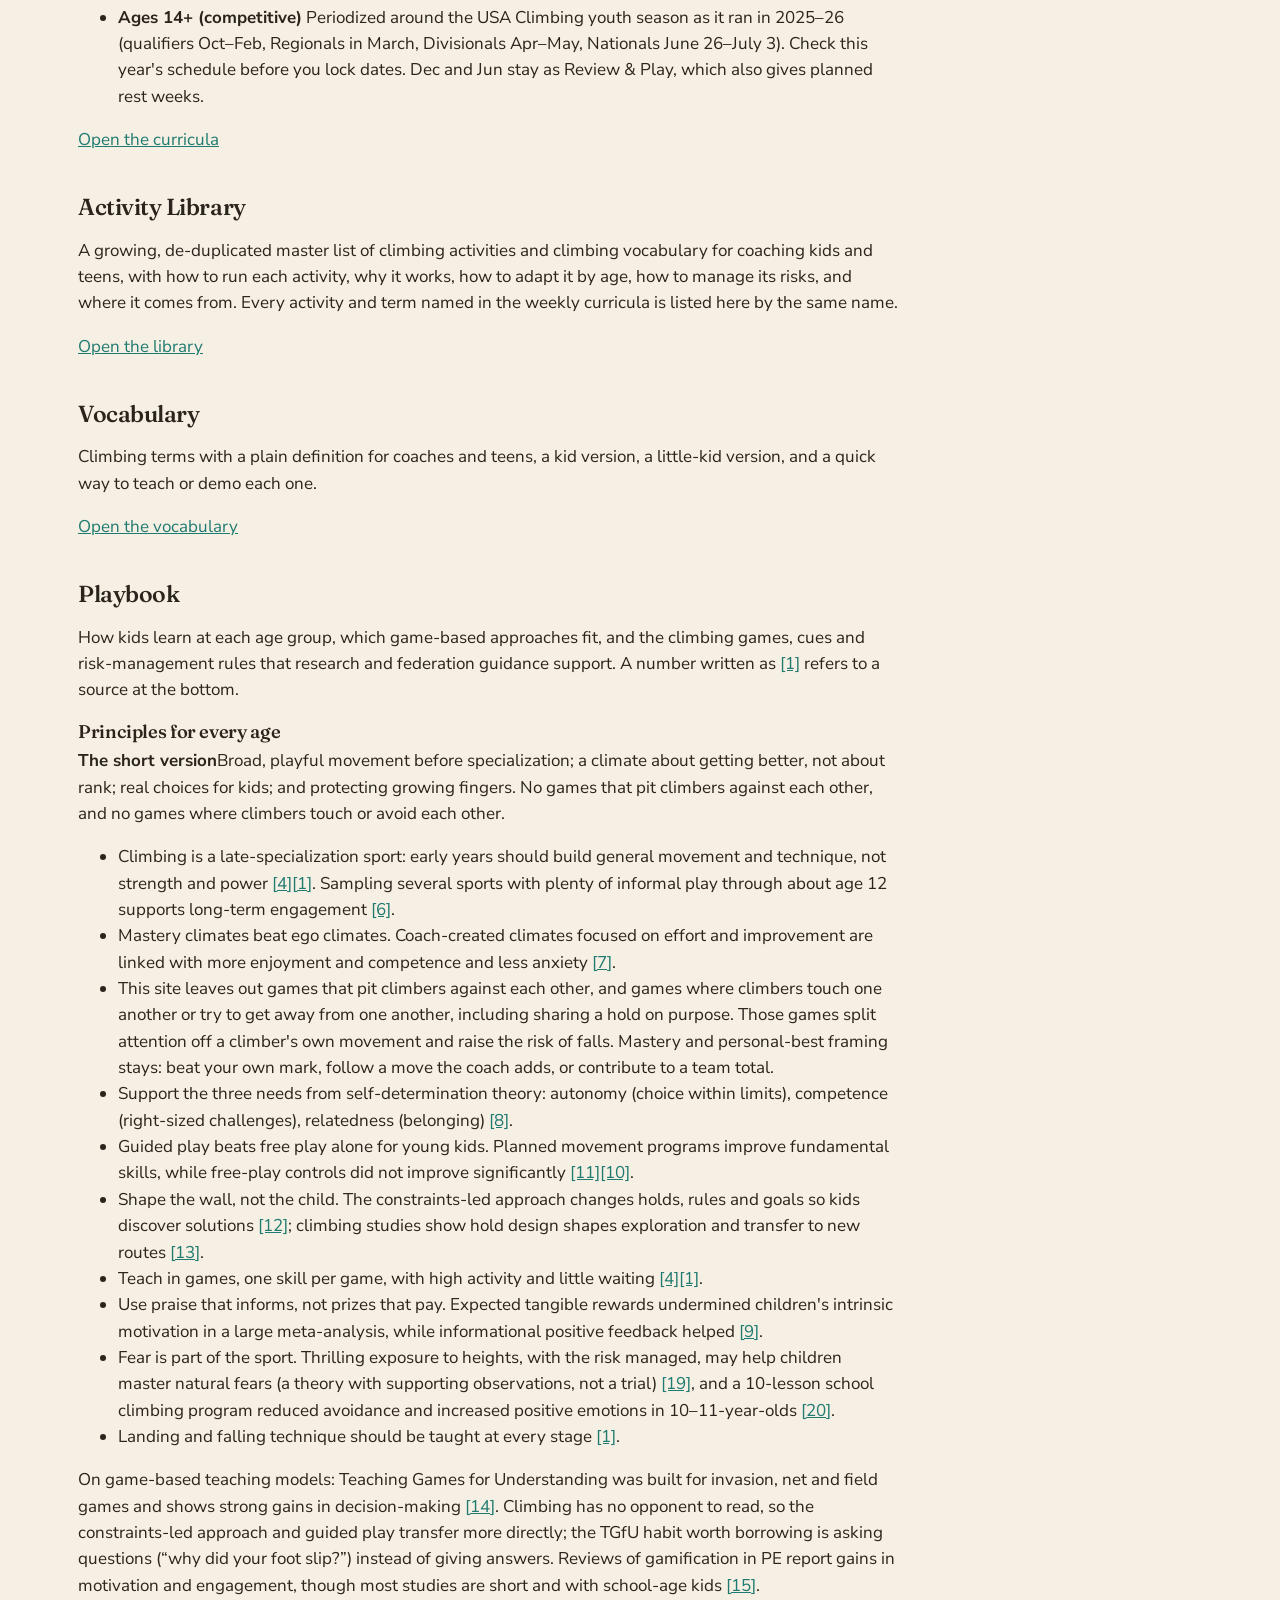
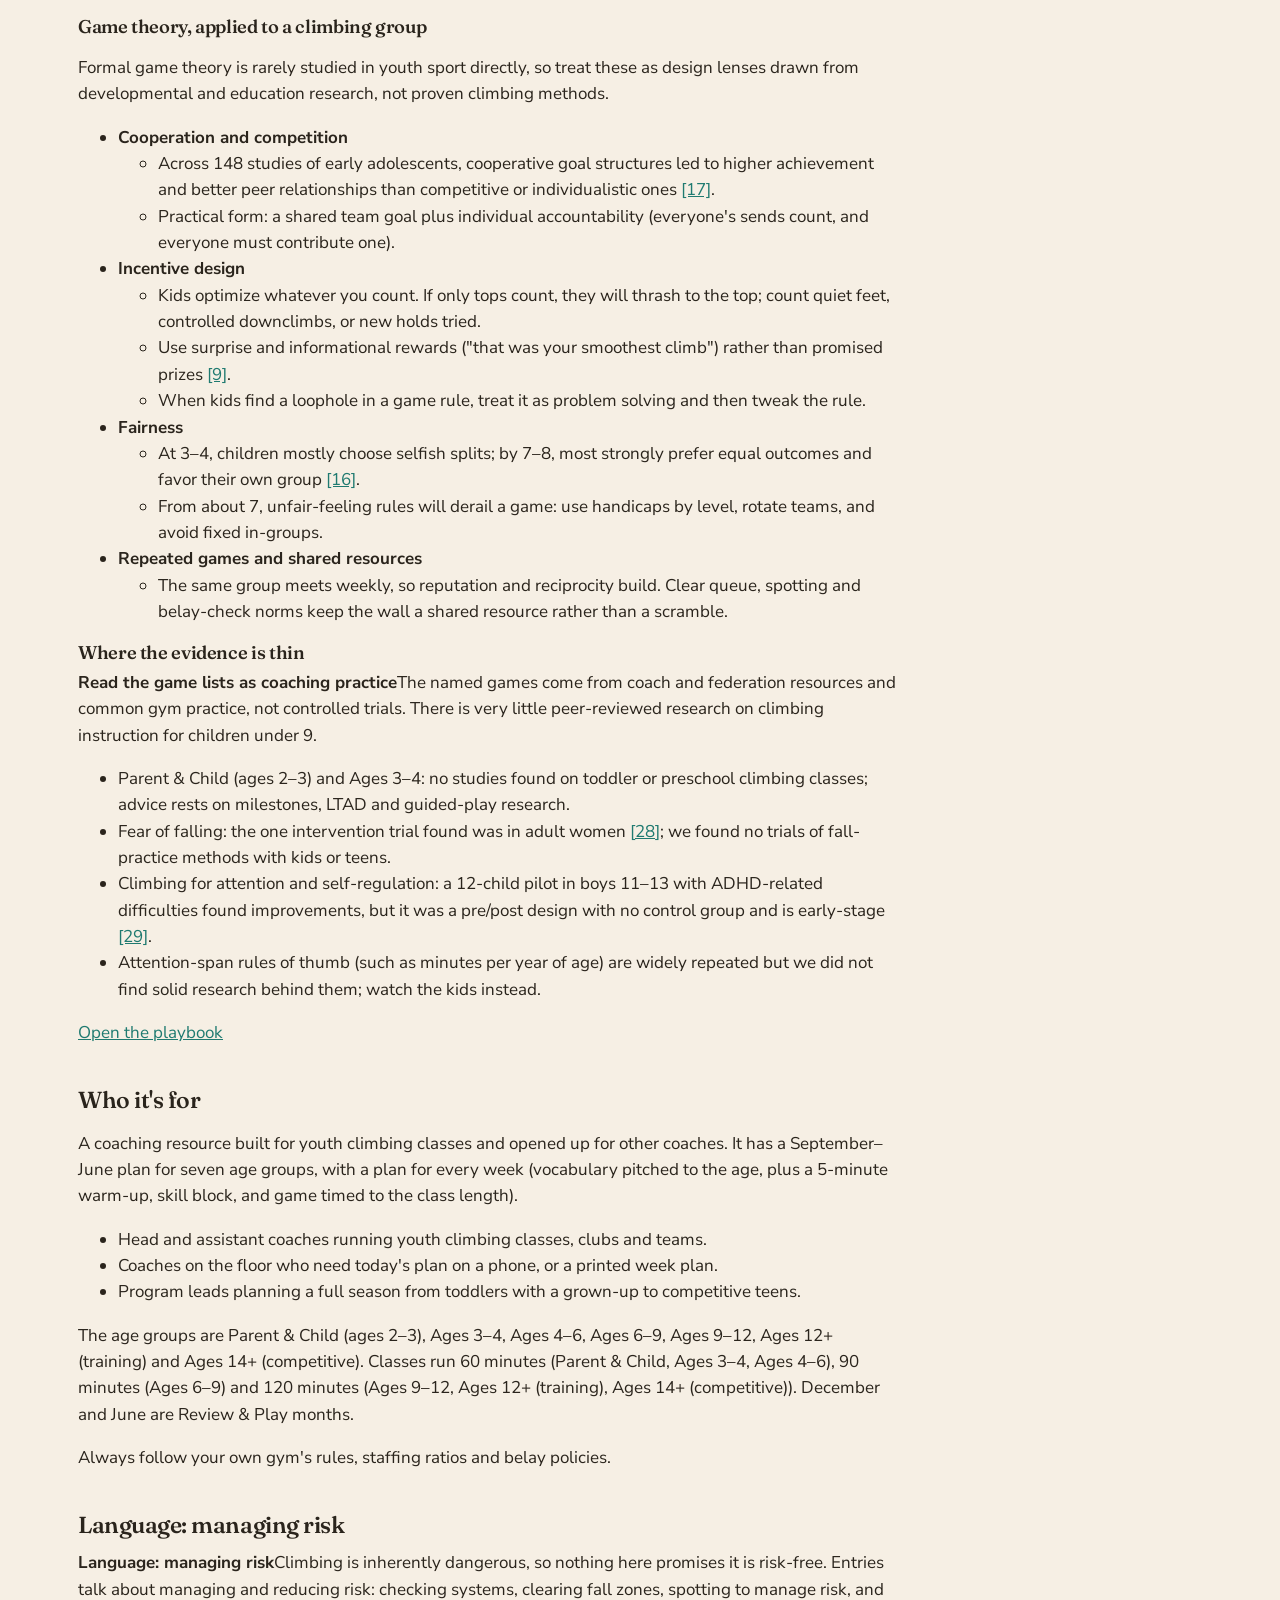
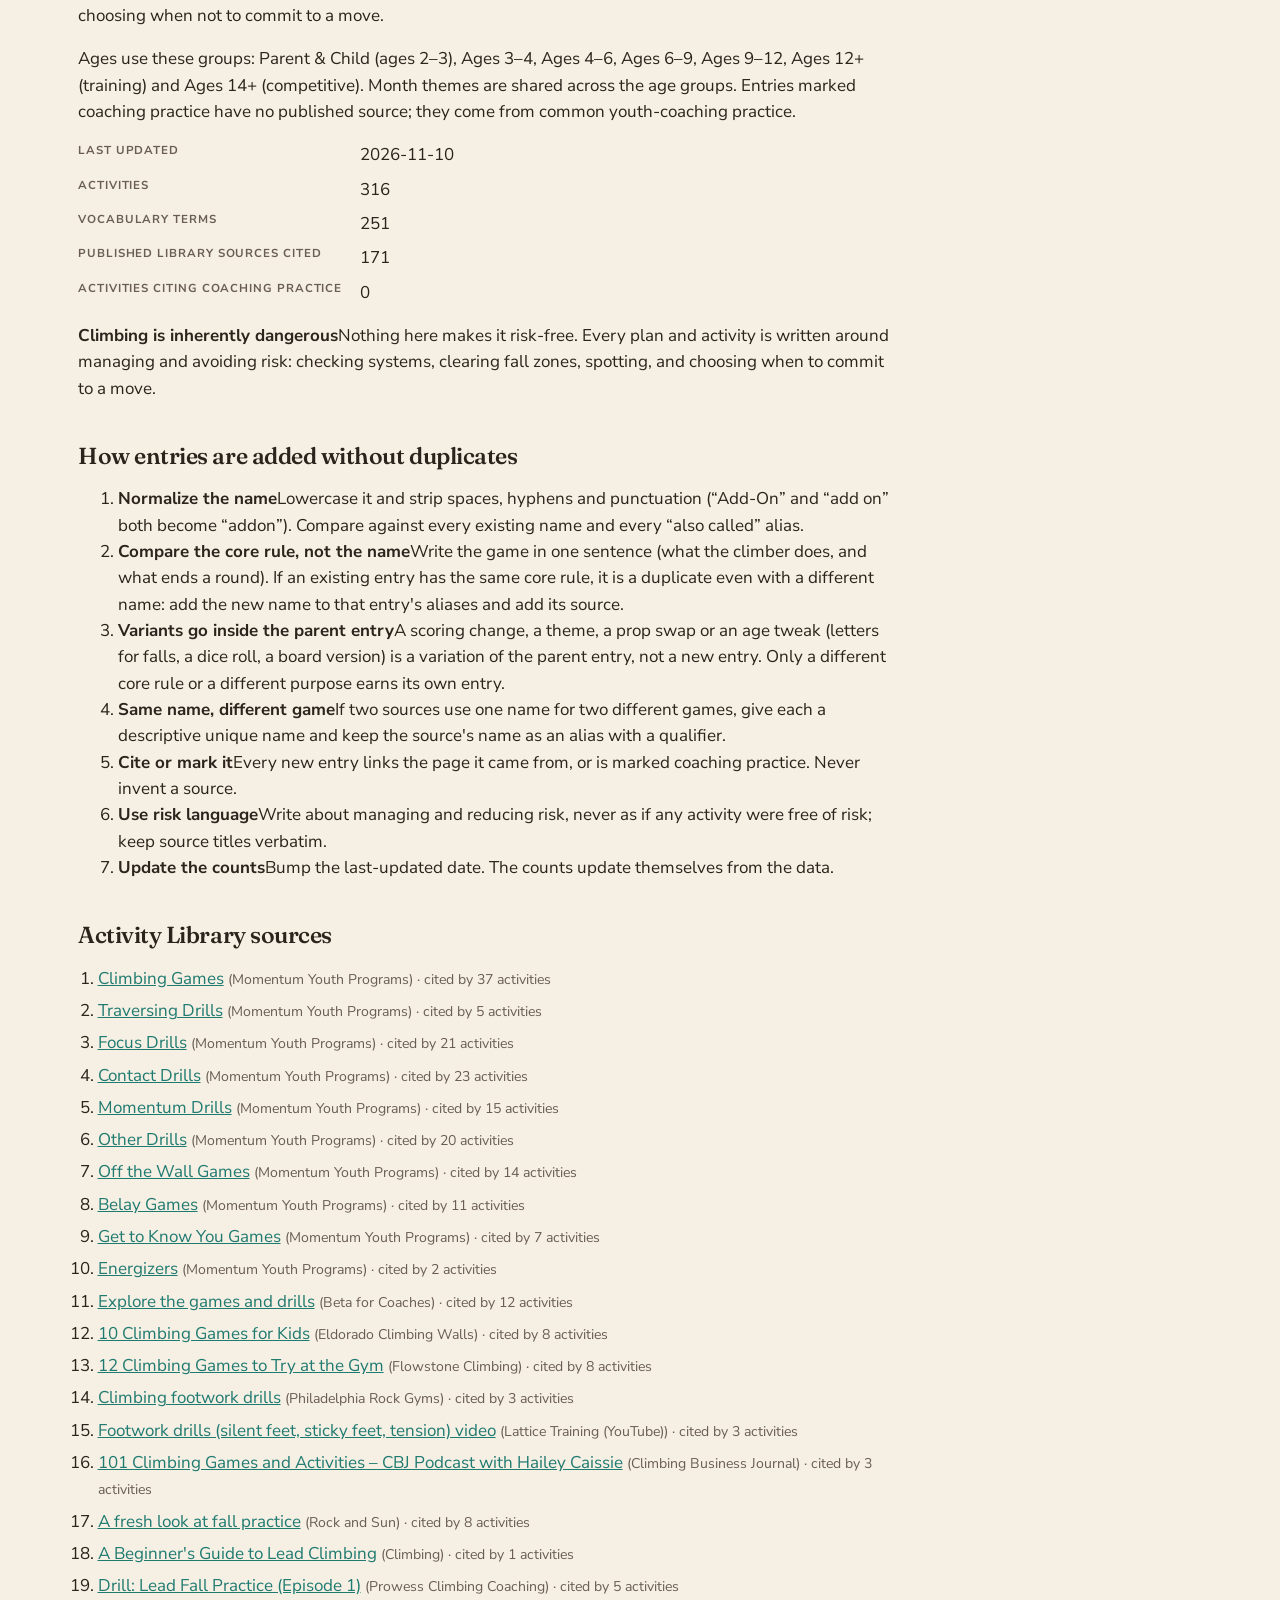
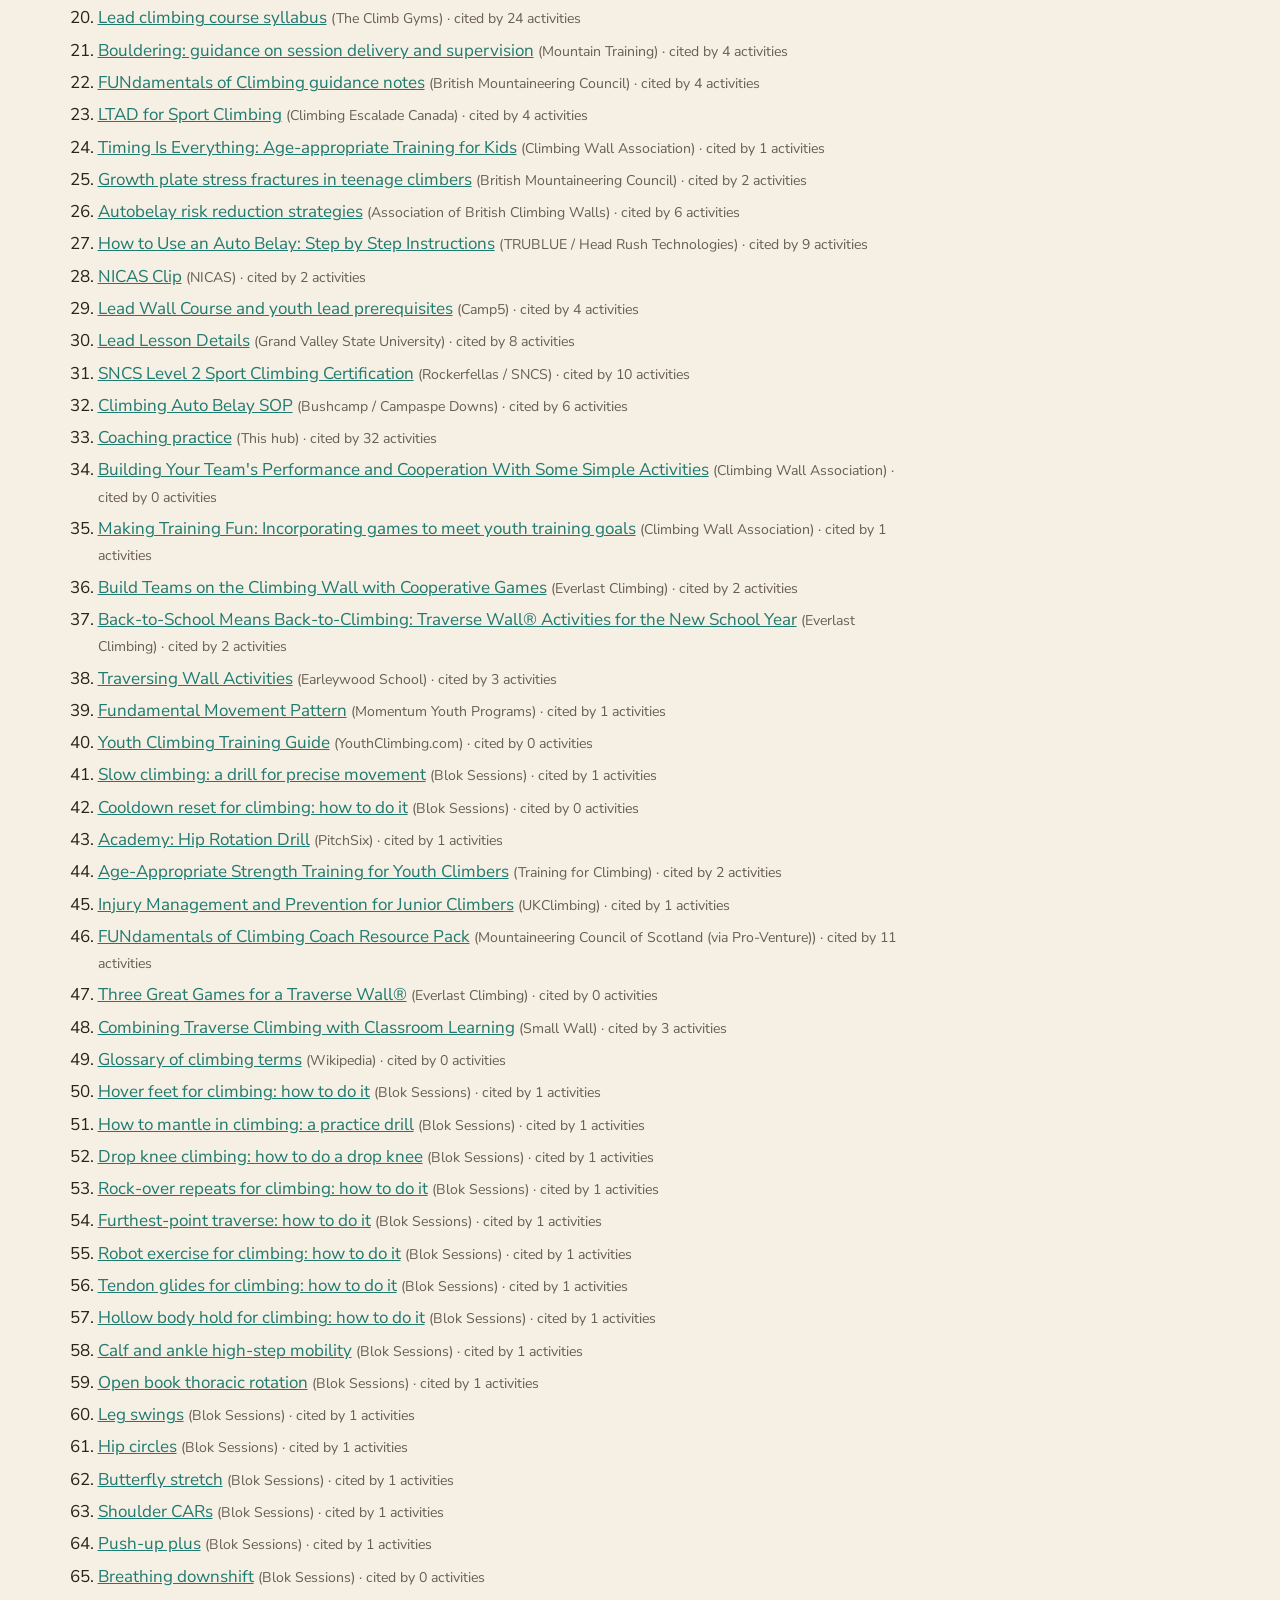
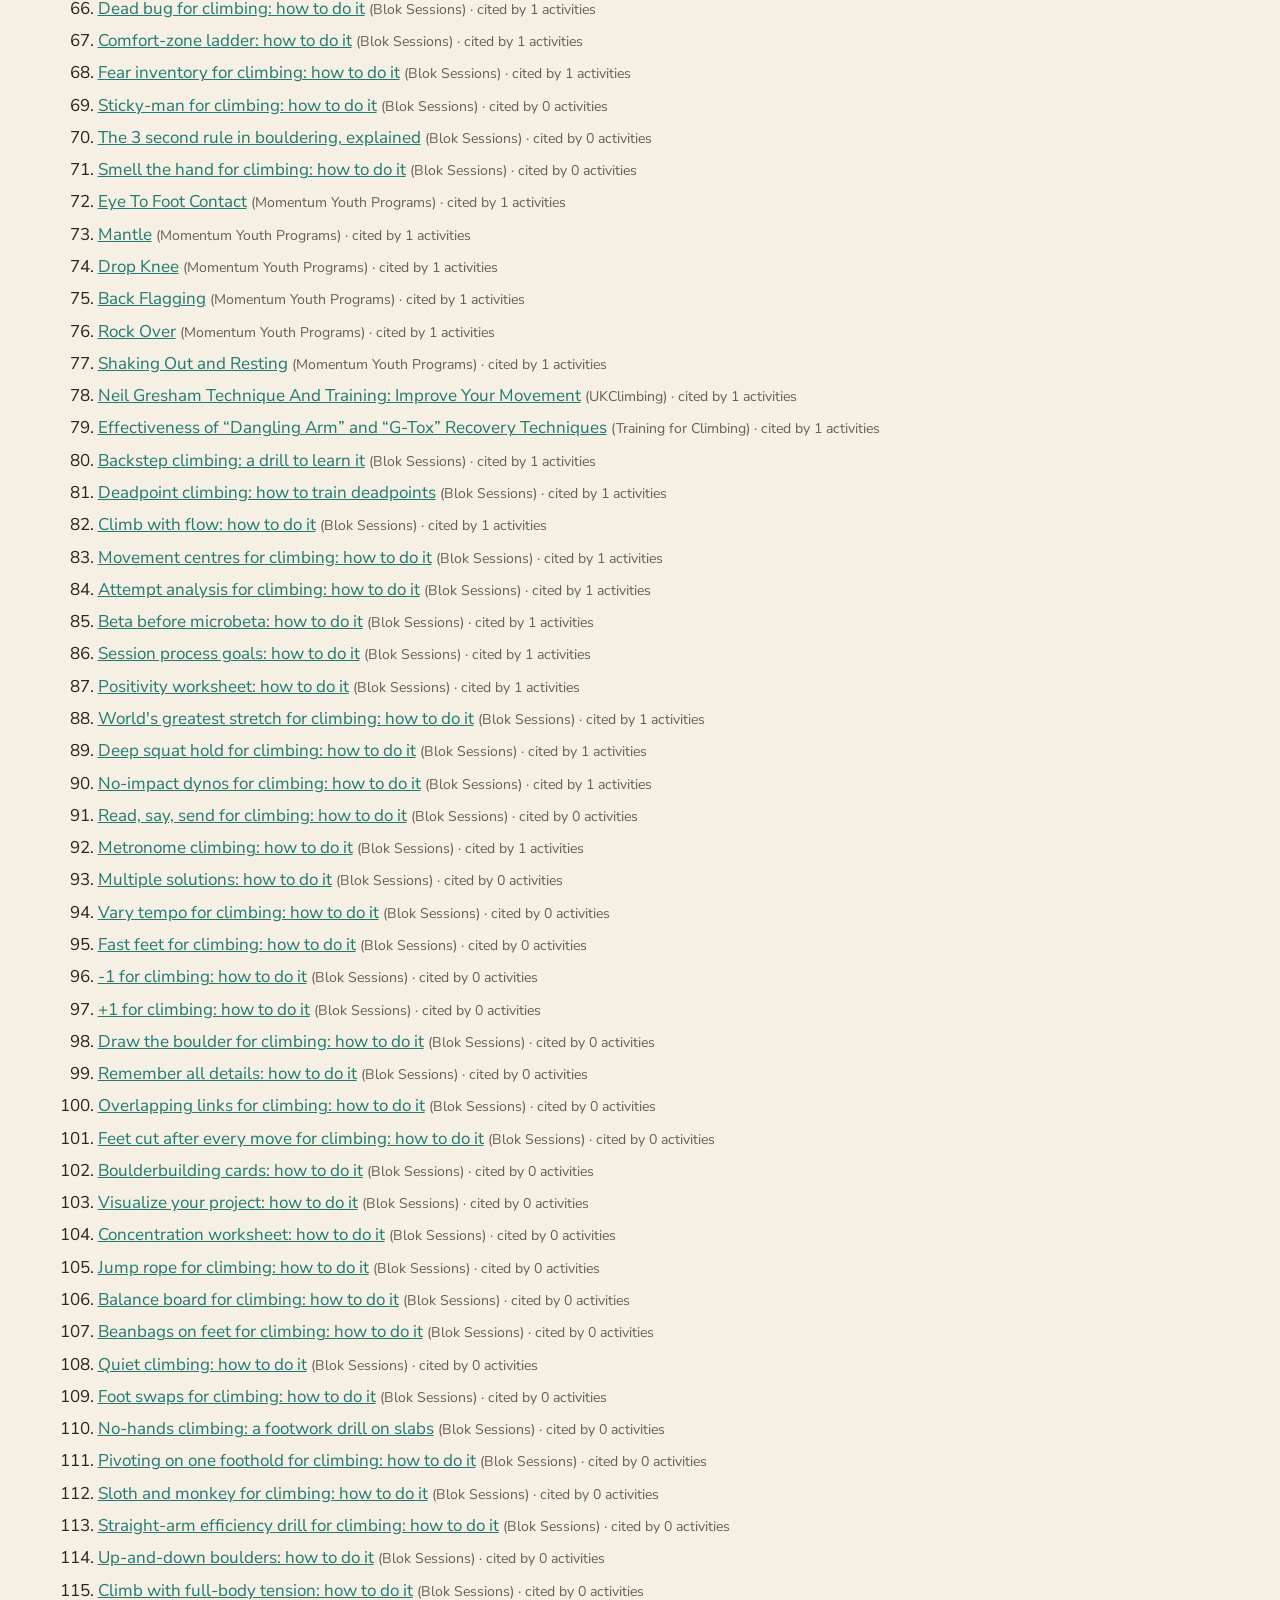
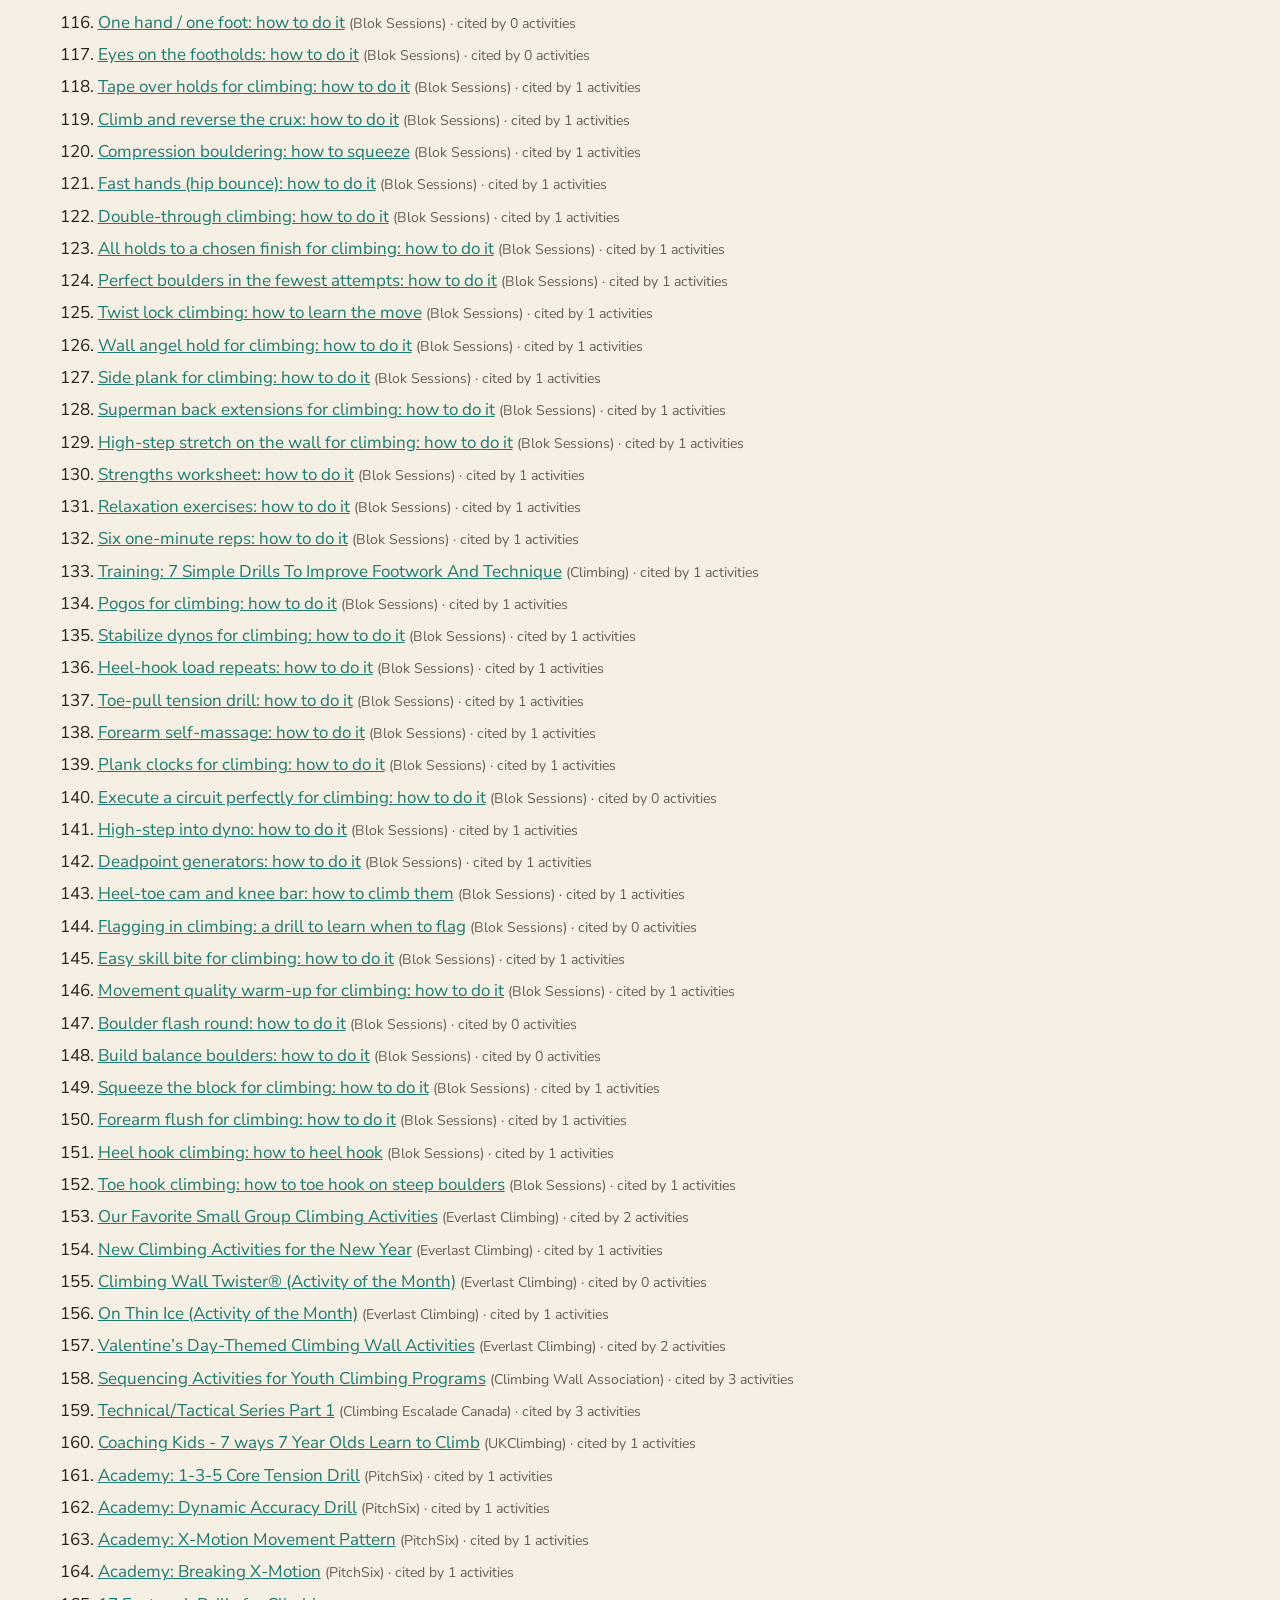
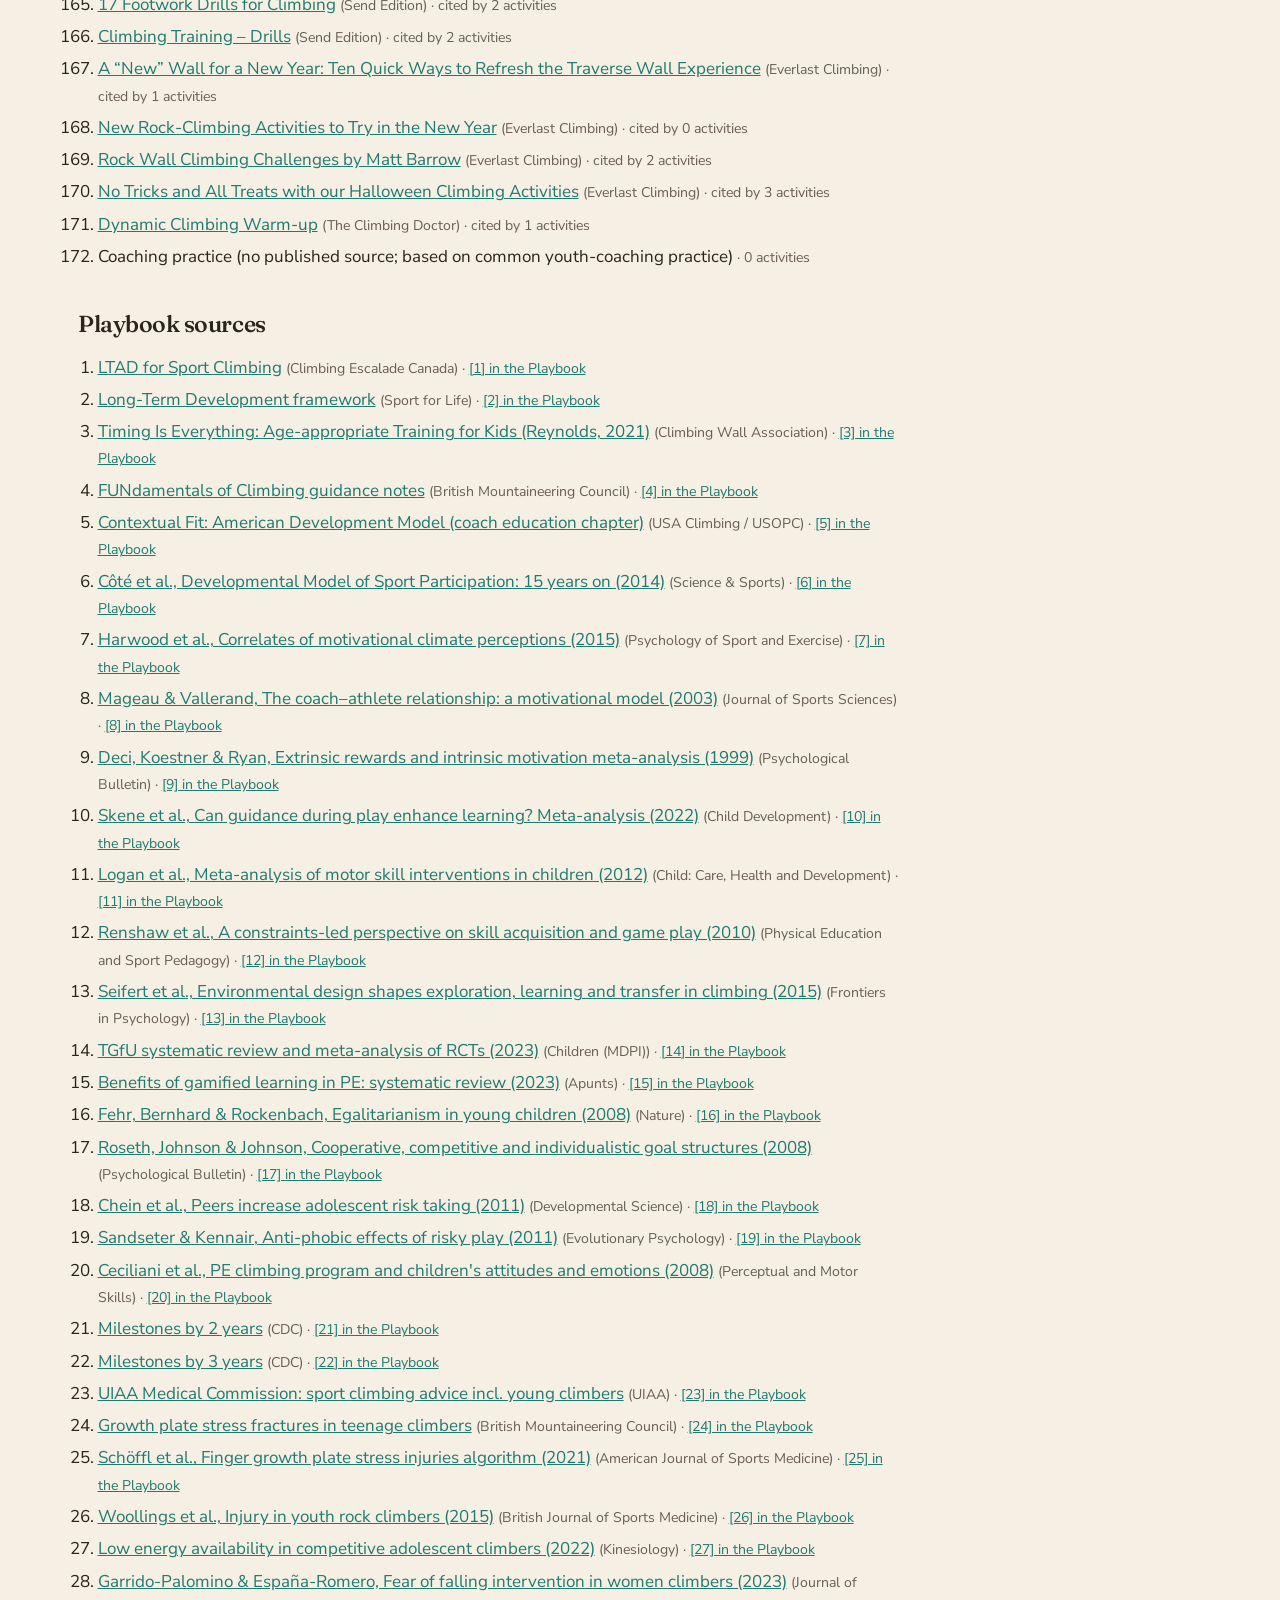
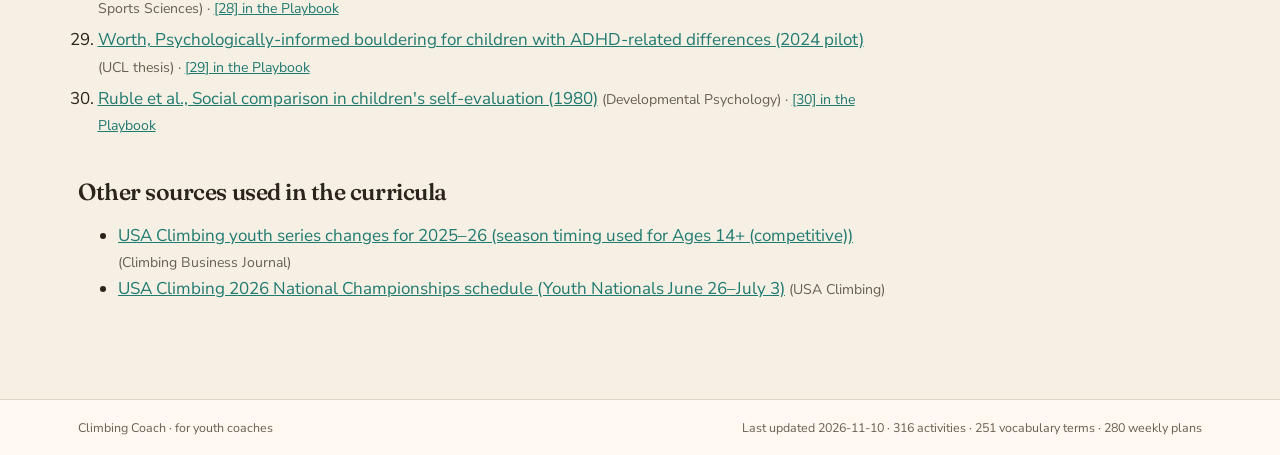
==== commit be53ad38: "Adopt the warm Climbing Coach design and publish the rope library. Home opens on this week's plan, w" ====
--- a/about.html
+++ b/about.html
@@ -3,9 +3,9 @@
 <head>
 <meta charset="utf-8">
 <meta name="viewport" content="width=device-width, initial-scale=1">
-<title>How it works · Youth Climbing Coaching Hub</title>
+<title>How it works · Climbing Coach</title>
 <meta name="description" content="How to use the youth climbing curricula, library, vocabulary and playbook, plus sources and how entries are added.">
-<meta name="theme-color" content="#8e4632">
+<meta name="theme-color" content="#1F7A70">
 <link rel="icon" href="assets/favicon.svg" type="image/svg+xml">
 <link rel="stylesheet" href="assets/css/style.css">
 </head>
--- a/assets/css/style.css
+++ b/assets/css/style.css
@@ -1,251 +1,401 @@
-:root{
-  --bg:#f3efe6;--surface:#fbf8f2;--surface2:#e6ddd0;--text:#2a2622;--muted:#5c534c;--line:#d3c8b8;
-  --header:#2a2622;--header-ink:#f6f1e8;
-  --accent:#8e4632;--accent-ink:#fff9f4;--accent-soft:#f3e4d8;--focus:#3e5c45;
-  --sage:#3e5c45;--review:#e7efe4;--sand:#c4a574;
-  --radius:10px;--shadow:0 1px 2px rgba(42,38,34,.06),0 2px 8px rgba(42,38,34,.05);
-  --font:system-ui,-apple-system,"Segoe UI",Roboto,"Helvetica Neue",Arial,sans-serif;
-}
-@media (prefers-color-scheme:dark){:root{
-  --bg:#1c1916;--surface:#26221e;--surface2:#332e29;--text:#f3efe6;--muted:#c9bbae;--line:#453e38;
-  --header:#141210;--header-ink:#f6f1e8;
-  --accent:#e0a07a;--accent-ink:#2a1812;--accent-soft:#3a2e28;--focus:#d7e3d4;
-  --sage:#c5d5c0;--review:#24302a;--sand:#c4a574;--shadow:none
-}}
-*{box-sizing:border-box}
-html{-webkit-text-size-adjust:100%}
-body{margin:0;font-family:var(--font);font-size:16px;line-height:1.55;color:var(--text);background:var(--bg)}
-a{color:var(--accent)}a:hover{text-decoration-thickness:2px}
-:focus-visible{outline:3px solid var(--focus);outline-offset:2px}
-.site-header :focus-visible{outline-color:#d7e3d4}
-h1,h2,h3,h4{line-height:1.25;margin:1.4em 0 .5em}h1{font-size:1.9rem;margin-top:.6em}h2{font-size:1.4rem}h3{font-size:1.15rem}h4{font-size:1rem}
-p{margin:.5em 0 .9em}
-.skip{position:absolute;left:-999px}.skip:focus{left:8px;top:8px;background:var(--surface);padding:8px;z-index:99}
-/* header */
-.site-header{position:sticky;top:0;z-index:20;background:var(--header);color:var(--header-ink);border-bottom:3px solid var(--accent)}
-.site-header .bar{max-width:1100px;margin:0 auto;display:flex;align-items:center;gap:12px;padding:10px 16px}
-.brand{font-weight:700;color:var(--header-ink);text-decoration:none;display:flex;align-items:center;gap:8px;white-space:nowrap;min-width:0}
-.brand-mark{width:28px;height:28px;border-radius:7px;background:linear-gradient(160deg,var(--sand),var(--accent) 58%,var(--sage));display:inline-block;flex:none}
-.brand-short{display:none}
-.nav{margin-left:auto;display:flex;gap:4px;flex-wrap:wrap}
-.nav a{padding:8px 10px;border-radius:8px;color:var(--header-ink);text-decoration:none;font-weight:500}
-.nav a:hover{background:rgba(246,241,232,.1)}.nav a[aria-current="page"]{background:var(--accent);color:var(--accent-ink)}
-.nav-toggle{display:none;margin-left:auto;background:none;border:1px solid rgba(246,241,232,.4);border-radius:8px;padding:8px 10px;color:var(--header-ink);font:inherit}
-@media (max-width:820px){.nav-toggle{display:block}.nav{display:none;position:absolute;left:0;right:0;top:100%;background:var(--header);flex-direction:column;padding:8px 16px 14px;border-bottom:1px solid var(--line)}.nav.open{display:flex}.nav a{padding:12px}}
-@media (max-width:520px){
-  .site-header .bar{padding:6px 10px}
-  .brand-full{display:none}
-  .brand-short{display:inline}
-  main{padding:8px 12px 40px}
-  h1{font-size:1.35rem;margin:.2em 0 .25em}
-  .hero{padding:4px 0 0}
-  .hero h1{font-size:1.45rem}
-}
-/* layout */
-main{max-width:1100px;margin:0 auto;padding:12px 16px 48px}
-.narrow{max-width:820px}
-.lead{font-size:1.1rem;color:var(--muted)}
-.card{background:var(--surface);border:1px solid var(--line);border-radius:var(--radius);padding:16px;box-shadow:var(--shadow)}
-.grid{display:grid;gap:12px}.g2{grid-template-columns:repeat(auto-fit,minmax(260px,1fr))}.g3{grid-template-columns:repeat(auto-fit,minmax(220px,1fr))}
-.callout{border-left:5px solid var(--accent);background:var(--accent-soft);padding:12px 14px;border-radius:8px;margin:12px 0}
-.callout strong:first-child{display:block;margin-bottom:2px}
-.muted{color:var(--muted)}.small{font-size:.88rem}
-.pill{display:inline-block;padding:2px 9px;border-radius:999px;background:var(--surface2);font-size:.8rem;margin:2px 4px 2px 0;color:var(--text);text-decoration:none;border:1px solid var(--line)}
-.stats{display:flex;flex-wrap:wrap;gap:10px;margin:10px 0}
-.stat{background:var(--surface);border:1px solid var(--line);border-radius:var(--radius);padding:10px 14px;min-width:120px}
-.stat b{display:block;font-size:1.5rem}
-.hero{padding:12px 0 4px}.hero h1{font-size:1.7rem;margin:0 0 6px}
-.page-head{display:flex;align-items:baseline;justify-content:space-between;gap:8px 14px;flex-wrap:wrap;margin-bottom:8px}
-.page-head h1{margin:0}
-.how-link{font-size:.85rem;font-weight:600;white-space:nowrap}
-.jump-nav{display:flex;flex-wrap:wrap;gap:8px 14px;margin:8px 0 16px}
-.jump-nav a{font-weight:600}
-.btn{display:inline-flex;align-items:center;gap:6px;padding:10px 14px;border-radius:9px;border:1px solid var(--accent);background:var(--accent);color:var(--accent-ink);font:inherit;font-weight:600;text-decoration:none;cursor:pointer}
-.btn.ghost{background:transparent;color:var(--accent)}
-.btn-row{display:flex;flex-wrap:wrap;gap:8px;margin:12px 0}
-.age-card{display:block;text-decoration:none;color:var(--text);border-left:6px solid var(--accent)}
-.age-card:hover{border-color:var(--sage)}
-.age-card .kicker{display:block;margin-bottom:4px;font-size:.75rem;font-weight:700;letter-spacing:.04em;text-transform:uppercase;color:var(--accent)}
-.age-card b{display:block;font-size:1.2rem;line-height:1.25}
-.this-week{display:flex;flex-direction:column;gap:4px;margin:12px 0 0;padding:14px 16px;background:var(--accent-soft);border:1px solid var(--line);border-left:4px solid var(--accent);border-radius:var(--radius);text-decoration:none;color:var(--text)}
-@media (min-width:900px){
-  .tool-bar{display:grid;grid-template-columns:minmax(220px,280px) minmax(0,1fr);gap:12px 16px;align-items:start}
-  .tool-bar>.view-switch{grid-column:1 / -1;margin-top:2px}
-  .tool-bar .this-week{margin:0}
-  .tool-bar:not(:has(.this-week)){display:block}
-  .tool-bar:not(:has(.this-week))>.field{max-width:320px}
-}
-.span-row{grid-column:1 / -1}
-details.card{margin-top:16px}
-details.card summary{cursor:pointer}
-details.card summary h2{margin:0}
-.this-week .kicker{font-size:.78rem;font-weight:700;letter-spacing:.04em;text-transform:uppercase;color:var(--accent)}
-.this-week strong{font-size:1.35rem;line-height:1.25}
-.this-week .more{font-weight:700;color:var(--accent)}
-.this-week:hover{border-color:var(--accent)}
-/* tables */
-.table-wrap{overflow-x:auto;-webkit-overflow-scrolling:touch;margin:8px 0 16px;border:1px solid var(--line);border-radius:var(--radius);background:var(--surface)}
-table{border-collapse:collapse;width:100%;font-size:.95rem}
-th,td{text-align:left;vertical-align:top;padding:9px 11px;border-bottom:1px solid var(--line)}
-th{background:var(--surface2);font-weight:600;white-space:nowrap}
-tr:last-child td{border-bottom:0}
-td.num{text-align:right;white-space:nowrap}
-[id]{scroll-margin-top:72px}
-@media (max-width:640px){
-  .table-wrap{border:0;background:transparent;overflow:visible}
-  .table-wrap table,.table-wrap tbody,.table-wrap tr,.table-wrap td{display:block;width:100%}
-  .table-wrap thead{position:absolute;left:-9999px}
-  .table-wrap tr{background:var(--surface);border:1px solid var(--line);border-radius:var(--radius);margin-bottom:8px;padding:4px 0}
-  .table-wrap td{border:0;padding:5px 12px;display:grid;grid-template-columns:7.5em 1fr;gap:8px;text-align:left}
-  .table-wrap td.num{text-align:left}
-  .table-wrap td::before{content:attr(data-label);font-weight:600;color:var(--muted);font-size:.85rem}
-}
-/* forms */
-.controls{display:grid;grid-template-columns:repeat(auto-fit,minmax(180px,1fr));gap:10px;margin:12px 0}
-@media (min-width:900px){.controls{grid-template-columns:repeat(3,minmax(0,1fr))}}
-label.field{display:flex;flex-direction:column;gap:4px;font-size:.85rem;font-weight:600;color:var(--muted)}
-select,input[type=search]{font:inherit;font-size:16px;padding:10px 12px;border-radius:9px;border:1px solid var(--line);background:var(--surface);color:var(--text);width:100%}
-.seg{display:inline-flex;flex-wrap:wrap;border:1px solid var(--line);border-radius:10px;overflow:hidden;background:var(--surface)}
-.seg button{font:inherit;padding:10px 14px;border:0;background:transparent;color:var(--text);cursor:pointer;min-width:84px;border-right:1px solid var(--line)}
-.seg button:last-child{border-right:0}
-.seg button[aria-pressed="true"]{background:var(--accent);color:var(--accent-ink);font-weight:600}
-.result-count{margin:6px 0 10px;color:var(--muted)}
-/* list cards */
-.list{display:grid;gap:8px}
-.item{display:block;text-decoration:none;color:var(--text);background:var(--surface);border:1px solid var(--line);border-left:6px solid var(--muted);border-radius:var(--radius);padding:12px 14px}
-.item:hover{box-shadow:var(--shadow);border-color:var(--accent)}
-.item h3{margin:0 0 2px;font-size:1.05rem}
-.item .meta{font-size:.85rem;color:var(--muted)}
-.th-rope,.th-tech,.th-str,.th-event{border-left-color:var(--accent)}.th-fun{border-left-color:var(--sage)}
-.swatch{display:inline-block;width:12px;height:12px;border-radius:3px;vertical-align:-1px;margin-right:6px;background:var(--line)}
-.bg-fun.swatch,.swatch.bg-fun{background:var(--sage)}
-.legend,.theme-key{display:flex;flex-wrap:wrap;gap:6px 16px;margin:10px 0;padding:0;list-style:none;font-size:.88rem;color:var(--muted)}
-.theme-key .review-key{color:var(--sage);font-weight:650}
-/* chart: one neutral grid; Dec/Jun carry a quiet sage wash and label */
-.chart{display:grid;grid-template-columns:.7fr 1.3fr 1.6fr 1.6fr;gap:0;font-size:.9rem;border:1px solid var(--line);border-radius:var(--radius);overflow:hidden;background:var(--surface)}
-.chart .h{font-weight:600;color:var(--muted);text-align:center;padding:8px 6px;font-size:.82rem;background:var(--surface2);border-bottom:1px solid var(--line)}
-.chart .c{padding:7px 8px;display:flex;align-items:center;justify-content:center;text-align:center;color:var(--text);background:var(--surface);cursor:pointer;border-top:1px solid var(--line);border-left:1px solid var(--line)}
-.chart .c.m{font-weight:700;flex-direction:column;gap:2px;border-left:0}
-.chart .c.t{font-weight:600}
-.chart .c.review{background:var(--review)}
-.chart .c.m.review{box-shadow:inset 3px 0 0 var(--sage)}
-.chart .review-tag{display:block;font-size:.68rem;font-weight:700;letter-spacing:.04em;text-transform:uppercase;color:var(--sage)}
-.chart .c.sel{outline:3px solid var(--accent);outline-offset:-3px}
-@media (max-width:600px){.chart{font-size:.78rem;grid-template-columns:.7fr 1.1fr 1.3fr 1.2fr}.chart .c{padding:5px 4px}}
-/* week */
-.banner{border-radius:10px;padding:12px 14px;margin:10px 0;color:var(--text);background:var(--surface);border:1px solid var(--line);border-left:4px solid var(--accent)}
-.banner.review{background:var(--review);border-left-color:var(--sage)}
-.banner .k{font-size:.85rem;font-weight:500}.banner .s{font-weight:700;font-size:1.15rem;margin-top:3px}
-.bg-rope,.bg-tech,.bg-str,.bg-event{background:var(--surface2)}.bg-fun{background:var(--review)}
-.week-head{display:flex;flex-wrap:wrap;gap:10px;align-items:end;justify-content:space-between}
-.steps{counter-reset:s;list-style:none;padding:0;margin:8px 0}
-.steps li{counter-increment:s;position:relative;padding:6px 0 10px 40px}
-.steps li::before{content:counter(s);position:absolute;left:0;top:4px;width:28px;height:28px;border-radius:50%;background:var(--accent-soft);color:var(--accent);font-weight:700;display:flex;align-items:center;justify-content:center}
-.steps b{display:block}
-/* detail */
-.detail h1{margin-bottom:4px}
-.detail dl{margin:0}.detail dt{font-weight:700;margin-top:14px}.detail dd{margin:4px 0 0}
-.crumbs{font-size:.88rem;margin:8px 0}
-.pager{display:flex;justify-content:space-between;gap:8px;margin-top:22px;flex-wrap:wrap}
-.toc{columns:2;column-gap:24px;padding-left:18px}@media (max-width:600px){.toc{columns:1}}
-.proscons{display:grid;grid-template-columns:1fr 1fr;gap:12px}@media (max-width:640px){.proscons{grid-template-columns:1fr}}
-.proscons .card h4{margin-top:0}
-.props{display:grid;grid-template-columns:max-content 1fr;gap:6px 14px;margin:8px 0}.props dt{font-weight:600;color:var(--muted)}.props dd{margin:0}
-@media (max-width:600px){.props{grid-template-columns:1fr}.props dd{margin-bottom:6px}}
-.sources li{margin:6px 0}
-sup a,a.cite{text-decoration:none;font-size:.85em}
-section.group{border-top:1px solid var(--line);margin-top:28px}
-/* view switcher and the four curriculum prototypes */
-.view-switch{display:flex;flex-wrap:wrap;gap:8px;margin-top:14px}
-.view-switch button{font:inherit;font-weight:600;min-height:44px;padding:8px 14px;border-radius:999px;border:1px solid var(--line);background:var(--surface);color:var(--text);cursor:pointer}
-.view-switch button[aria-pressed="true"]{background:var(--accent);color:var(--accent-ink);border-color:var(--accent)}
-.view-blurb{margin:8px 0 0}
-.chips{display:flex;flex-wrap:wrap;gap:6px;margin:8px 0}
-.chip{display:inline-block;padding:4px 9px;border-radius:999px;background:var(--surface2);border:1px solid var(--line);font-size:.82rem;color:var(--text);text-decoration:none}
-a.chip:hover{border-color:var(--accent)}
-/* roadmap */
-.roadmap{list-style:none;margin:8px 0 0;padding:0;display:flex;flex-direction:column}
-.road-card{position:relative;margin:0 0 0 14px;padding:0 0 12px 16px;border-left:3px solid var(--line)}
-.road-card.review{border-left-color:var(--sage)}
-.road-card::before{content:"";position:absolute;left:-7px;top:16px;width:11px;height:11px;border-radius:50%;background:var(--accent);border:2px solid var(--bg)}
-.road-card.review::before{background:var(--sage)}
-.road-body{background:var(--surface);border:1px solid var(--line);border-radius:var(--radius);padding:12px 14px}
-.road-card.review .road-body{background:var(--review)}
-.road-k{font-size:.78rem;font-weight:700;letter-spacing:.04em;text-transform:uppercase;color:var(--muted);margin:0}
-.road-body h3{margin:.15em 0 .35em;font-size:1.15rem}
-.road-focus{margin:0;color:var(--text);display:-webkit-box;-webkit-line-clamp:2;-webkit-box-orient:vertical;overflow:hidden}
-.road-open{margin-top:8px}
-.road-weeks{list-style:none;margin:10px 0 0;padding:0;display:grid;gap:6px}
-.road-weeks button{width:100%;text-align:left;font:inherit;color:var(--text);background:var(--bg);border:1px solid var(--line);border-radius:8px;padding:8px 10px;cursor:pointer;min-height:44px}
-.road-weeks button b{display:block}
-.road-weeks button:hover{border-color:var(--accent)}
-@media (min-width:860px){
-  .roadmap{flex-direction:row;gap:12px;overflow-x:auto;padding-bottom:8px;scroll-snap-type:x mandatory}
-  .road-card{flex:0 0 260px;margin:0;padding:0;border-left:0;scroll-snap-align:start}
-  .road-card::before{display:none}
-  .road-body{min-height:100%}
-}
-/* month cards */
-.month-grid{display:grid;gap:12px;grid-template-columns:1fr}
-@media (min-width:760px){.month-grid{grid-template-columns:1fr 1fr}}
-.month-card{background:var(--surface);border:1px solid var(--line);border-radius:var(--radius);padding:14px}
-.month-card.review{background:var(--review)}
-.month-card h3{margin:.1em 0 .4em;font-size:1.2rem}
-.month-card .skills{margin:.2em 0 .6em;padding-left:1.1em}
-.month-card .skills li{margin:.15em 0}
-.mini-tabs{display:flex;flex-wrap:wrap;gap:6px;margin:8px 0}
-.mini-tabs button{font:inherit;font-weight:600;min-height:40px;padding:6px 10px;border-radius:8px;border:1px solid var(--line);background:var(--bg);color:var(--text);cursor:pointer}
-.mini-tabs button[aria-pressed="true"]{background:var(--header);color:var(--header-ink);border-color:var(--header)}
-.month-detail{margin-top:8px}
-.month-detail p{margin:.25em 0}
-/* lesson card */
-.lesson-sheet{background:var(--surface);border:1px solid var(--line);border-radius:14px;padding:18px 16px 8px;max-width:none;box-shadow:var(--shadow)}
-.lesson-sheet.review{background:var(--review)}
-.lesson-kicker{margin:0;font-size:.85rem;font-weight:700;letter-spacing:.03em;text-transform:uppercase;color:var(--muted)}
-.lesson-sheet h2{font-size:1.65rem;margin:.15em 0 .15em}
-.lesson-skill{font-size:1.2rem;margin:.2em 0 .6em}
-.lesson-tools{display:grid;grid-template-columns:1fr;gap:10px;margin:8px 0 4px}
-@media (min-width:640px){.lesson-tools{grid-template-columns:1fr 1fr auto}}
-.lesson-nav{display:flex;gap:8px;align-items:end}
-.block-list{list-style:none;margin:12px 0;padding:0}
-.block-row{display:grid;grid-template-columns:72px 1fr;gap:10px;padding:12px 0;border-top:1px solid var(--line)}
-.mins{font-size:1.35rem;font-weight:700;line-height:1;color:var(--accent)}
-.mins span{display:block;margin-top:3px;font-size:.72rem;font-weight:700;letter-spacing:.03em;text-transform:uppercase;color:var(--muted)}
-.block-row h3{margin:0 0 2px;font-size:1rem}
-.cue{margin:.2em 0 0;color:var(--muted);font-size:.92rem}
-/* skill ladder */
-.lane{margin:0 0 18px}
-.lane h3{margin:0 0 8px;font-size:1.05rem}
-.lane-track{display:flex;gap:10px;overflow-x:auto;padding-bottom:8px;scroll-snap-type:x mandatory}
-.lane-stop{flex:0 0 200px;scroll-snap-align:start;background:var(--surface);border:1px solid var(--line);border-radius:var(--radius);padding:10px 12px}
-.lane.review .lane-stop{background:var(--review)}
-.lane-stop ol{list-style:none;margin:8px 0 0;padding:0}
-.lane-stop button{display:block;width:100%;text-align:left;font:inherit;color:var(--text);background:none;border:0;border-top:1px solid var(--line);padding:8px 0;cursor:pointer;min-height:44px}
-.lane-stop button:first-child{border-top:0}
-.lane-stop button:hover{color:var(--accent)}
-.lane-stop .wk{display:block;font-size:.75rem;font-weight:700;color:var(--muted)}
-.table-tools{margin-bottom:10px}
-/* footer */
-.site-footer{border-top:1px solid var(--line);background:var(--surface);color:var(--muted);font-size:.88rem}
-.site-footer .bar{max-width:1100px;margin:0 auto;padding:18px 16px;display:flex;flex-wrap:wrap;gap:8px 20px;justify-content:space-between}
-.noscript,.error{background:#f8e8e0;color:#6e3426;padding:12px;border-radius:8px}
-.print-only{display:none}
-/* print */
-@media print{
-  .table-wrap table{display:table!important}.table-wrap thead{position:static!important;display:table-header-group!important}.table-wrap tr{display:table-row!important}.table-wrap td{display:table-cell!important}.table-wrap td::before{content:none!important}
-  :root{--bg:#fff;--surface:#fff;--surface2:#f0f0f0;--text:#000;--muted:#333;--line:#bbb}
-  body{font-size:11pt;background:#fff}
-  .site-header,.site-footer,.no-print,.btn,.controls,.seg,.nav-toggle{display:none!important}
-  main{max-width:none;padding:0}
-  a{color:#000;text-decoration:none}
-  .table-wrap{overflow:visible;border:1px solid #999}
-  table{font-size:10pt}th,td{padding:5px 7px}
-  tr,.banner,.item{break-inside:avoid}
-  .banner,.chart .c,.chart .c.review,.swatch{-webkit-print-color-adjust:exact;print-color-adjust:exact}
-  body.print-week main>*:not(#view-host){display:none!important}
-  body.print-week #view-host>*:not(.lesson-sheet){display:none!important}
-  body.print-week .lesson-tools{display:none!important}
-  body.print-week .print-only{display:block}
-  body.print-week .lesson-sheet{border:0;box-shadow:none;max-width:none;padding:0}
-  h2{break-after:avoid}
-}
+@font-face {
+  font-family: Fraunces;
+  src: url("../fonts/Fraunces.ttf") format("truetype");
+  font-weight: 300 900;
+  font-style: normal;
+  font-display: swap;
+}
+@font-face {
+  font-family: "Nunito Sans";
+  src: url("../fonts/NunitoSans.ttf") format("truetype");
+  font-weight: 200 900;
+  font-style: normal;
+  font-display: swap;
+}
+
+:root {
+  --paper: #F6EFE4;
+  --surface: #FFF9F1;
+  --ink: #2A241C;
+  --muted: #6A5E52;
+  --line: #E0D4C4;
+  --accent: #1F7A70;
+  --clay: #C45C38;
+  --sun: #E0B03A;
+  --placeholder: #8A4B22;
+  --display: Fraunces, "Palatino Linotype", serif;
+  --sans: "Nunito Sans", "Segoe UI", sans-serif;
+}
+
+* { box-sizing: border-box; }
+html { -webkit-text-size-adjust: 100%; }
+body {
+  margin: 0;
+  background: var(--paper);
+  color: var(--ink);
+  font-family: var(--sans);
+  font-size: 17px;
+  line-height: 1.55;
+}
+a { color: var(--accent); }
+a:hover { text-decoration-thickness: 2px; }
+:focus-visible { outline: 2px solid var(--accent); outline-offset: 3px; }
+
+.sr-only {
+  position: absolute; width: 1px; height: 1px; padding: 0; margin: -1px;
+  overflow: hidden; clip: rect(0,0,0,0); border: 0;
+}
+
+h1, h2, h3 { font-family: var(--display); font-weight: 560; letter-spacing: -0.02em; line-height: 1.2; }
+h1 { font-size: 2.4rem; margin: 0 0 .4em; }
+h2 { font-size: 1.45rem; margin: 1.7em 0 .5em; }
+h3 { font-size: 1.15rem; margin: 0 0 .3em; }
+
+.kicker {
+  font-size: .78rem;
+  letter-spacing: .08em;
+  text-transform: uppercase;
+  color: var(--clay);
+  margin: 0 0 10px;
+  font-weight: 700;
+}
+
+.site-header {
+  background: var(--surface);
+  border-bottom: 1px solid var(--line);
+}
+.site-header .bar {
+  max-width: 1180px;
+  margin: 0 auto;
+  padding: 16px 28px 14px;
+  display: grid;
+  grid-template-columns: minmax(180px, 260px) minmax(180px, 1fr) auto;
+  gap: 18px 24px;
+  align-items: center;
+}
+.brand { text-decoration: none; color: var(--ink); display: flex; flex-direction: column; gap: 2px; }
+.brand-name { font-family: var(--display); font-size: 1.55rem; line-height: 1.05; font-weight: 560; }
+.brand-sub { font-size: .78rem; color: var(--muted); }
+.head-search input {
+  width: 100%;
+  font: inherit;
+  font-size: 16px;
+  padding: 10px 12px;
+  border: 1px solid var(--line);
+  background: var(--paper);
+  color: var(--ink);
+  border-radius: 10px;
+}
+.head-search input::placeholder { color: #8A8074; }
+.nav { display: flex; flex-wrap: wrap; gap: 2px 6px; justify-content: flex-end; }
+.nav a {
+  color: var(--ink);
+  text-decoration: none;
+  font-size: .95rem;
+  padding: 7px 10px;
+  border-radius: 8px;
+}
+.nav a[aria-current="page"] {
+  box-shadow: inset 0 -2px 0 var(--accent);
+  font-weight: 700;
+  color: var(--accent);
+}
+.nav-toggle {
+  display: none;
+  font: inherit;
+  background: var(--surface);
+  border: 1px solid var(--ink);
+  padding: 7px 12px;
+  border-radius: 8px;
+}
+
+main { max-width: 1180px; margin: 0 auto; padding: 32px 28px 80px; }
+
+.page-head { display: flex; justify-content: space-between; align-items: baseline; gap: 12px; margin-bottom: 20px; }
+.page-head h1 { margin: 0; }
+.how-link { font-size: .78rem; letter-spacing: .06em; text-transform: uppercase; text-decoration: none; font-weight: 700; }
+
+.discipline {
+  display: flex;
+  flex-wrap: wrap;
+  gap: 0;
+  border-bottom: 1px solid var(--line);
+  margin: 0 0 24px;
+}
+.discipline a, .discipline span {
+  display: inline-flex; align-items: baseline; gap: 8px;
+  padding: 12px 16px 12px 0;
+  margin-right: 18px;
+  color: var(--ink);
+  text-decoration: none;
+  font-size: 1rem;
+}
+.discipline a[aria-current="page"] {
+  box-shadow: inset 0 -2px 0 var(--accent);
+  font-weight: 700;
+  color: var(--accent);
+}
+.discipline .is-off { color: #A3988C; cursor: not-allowed; }
+.discipline .hint { font-size: .68rem; letter-spacing: .06em; text-transform: uppercase; }
+
+.plan {
+  background: var(--surface);
+  border: 1px solid var(--line);
+  border-radius: 16px;
+  padding: 32px 32px 26px;
+  box-shadow: 0 1px 0 rgba(42,36,28,.04);
+}
+.plan-meta {
+  display: flex; flex-wrap: wrap; gap: 8px 20px;
+  font-size: .78rem; letter-spacing: .04em; text-transform: uppercase;
+  color: var(--muted); margin: 0 0 12px; font-weight: 700;
+}
+.plan h1, .plan h2 { margin: 0 0 8px; }
+.plan .skill { font-size: 1.3rem; font-family: var(--display); margin: 0 0 20px; }
+.plan-top { display: flex; justify-content: space-between; align-items: flex-start; gap: 16px; flex-wrap: wrap; margin: 0 0 20px; }
+.plan-top h2 { margin: 0; }
+.plan-top .actions { margin: 0; }
+.blocks { width: 100%; border-collapse: collapse; }
+.blocks th {
+  text-align: left; font-size: .72rem;
+  letter-spacing: .08em; text-transform: uppercase; color: var(--muted);
+  border-bottom: 1px solid var(--ink); padding: 0 14px 10px 0; font-weight: 700;
+}
+.blocks td { padding: 14px 14px 14px 0; border-bottom: 1px solid var(--line); vertical-align: top; }
+.blocks .mins { font-family: var(--display); font-size: 1.65rem; width: 4.4rem; line-height: 1; }
+.blocks .mins span { display: block; font-family: var(--sans); font-size: .66rem; letter-spacing: .08em; text-transform: uppercase; color: var(--muted); margin-top: 4px; font-weight: 700; }
+.blocks .act { font-weight: 750; }
+.note { margin: 16px 0 0; color: var(--muted); font-size: .98rem; }
+.actions { display: flex; flex-wrap: wrap; gap: 10px 14px; margin: 20px 0; }
+
+.btn {
+  display: inline-flex; align-items: center;
+  font: inherit; font-weight: 750; font-size: .95rem;
+  padding: 9px 16px; border: 1px solid var(--accent);
+  background: var(--accent); color: #fff; text-decoration: none;
+  border-radius: 10px;
+}
+.btn.ghost { background: transparent; color: var(--ink); border-color: var(--ink); }
+
+.split { display: grid; grid-template-columns: 1.4fr .8fr; gap: 44px; margin-top: 40px; }
+.index a {
+  display: grid; grid-template-columns: minmax(9rem, 12rem) 4.5rem 1fr;
+  gap: 10px; padding: 11px 0;
+  border-bottom: 1px solid var(--line); text-decoration: none; color: var(--ink);
+}
+.index a:hover .n { text-decoration: underline; }
+.index .n { font-weight: 750; }
+.index .m, .index .s { color: var(--muted); }
+.disc-index { display: flex; flex-direction: column; }
+.disc-index a, .disc-index span {
+  display: flex; justify-content: space-between; gap: 12px;
+  padding: 12px 0; border-bottom: 1px solid var(--line);
+  text-decoration: none; color: var(--ink);
+}
+
+.toolbar { display: grid; grid-template-columns: 1fr 180px 180px 180px; gap: 16px; margin: 0 0 18px; }
+.field { display: flex; flex-direction: column; gap: 5px; font-size: .72rem; letter-spacing: .07em; text-transform: uppercase; color: var(--muted); font-weight: 700; }
+select, input[type=search] {
+  font-family: var(--sans); font-size: 16px; padding: 8px 0;
+  border: 0; border-bottom: 1px solid var(--ink); background: transparent; color: var(--ink); width: 100%; border-radius: 0;
+}
+.data { width: 100%; border-collapse: collapse; }
+.data th {
+  text-align: left; font-size: .72rem; letter-spacing: .08em; text-transform: uppercase;
+  font-weight: 700; border-bottom: 1px solid var(--ink); padding: 0 14px 10px 0;
+}
+.data td { padding: 13px 14px 13px 0; border-bottom: 1px solid var(--line); vertical-align: top; }
+.data a.name { color: inherit; text-decoration: none; font-weight: 750; }
+.data a.name:hover { text-decoration: underline; }
+.data .aka { display: block; color: var(--muted); font-size: .9rem; font-weight: 400; }
+.data .ph { color: var(--placeholder); font-size: .7rem; letter-spacing: .05em; text-transform: uppercase; font-weight: 750; }
+.result-line { font-size: .78rem; letter-spacing: .03em; color: var(--muted); margin: 0 0 14px; }
+
+.crumbs { font-size: .78rem; letter-spacing: .05em; text-transform: uppercase; margin: 0 0 18px; font-weight: 700; }
+.crumbs a { text-decoration: none; }
+.detail-grid { display: grid; grid-template-columns: 1fr 340px; gap: 40px; align-items: start; }
+.meta-list { margin: 0 0 24px; display: grid; grid-template-columns: max-content 1fr; gap: 8px 20px; }
+.meta-list dt { font-size: .72rem; letter-spacing: .08em; text-transform: uppercase; color: var(--muted); padding-top: 3px; font-weight: 700; }
+.meta-list dd { margin: 0; }
+.detail h2 { font-size: 1.22rem; border-top: 1px solid var(--line); padding-top: 16px; }
+.detail ol { margin: .35em 0 0; padding-left: 1.2em; }
+.detail li { margin: .4em 0; }
+.sources { padding-left: 1.15em; }
+.sources li { margin: .35em 0; }
+
+
+.term-grid { display: grid; grid-template-columns: 1fr 1fr; gap: 24px 32px; margin: 8px 0 28px; }
+.term-grid h2 { margin: 0 0 8px; font-size: 1.1rem; border: 0; padding: 0; }
+.term-grid section {
+  background: var(--surface);
+  border: 1px solid var(--line);
+  border-radius: 12px;
+  padding: 16px 18px;
+}
+.related { display: flex; flex-direction: column; }
+.related a { padding: 10px 0; border-bottom: 1px solid var(--line); text-decoration: none; color: var(--ink); }
+.related a span { display: block; color: var(--muted); font-size: .9rem; }
+
+.site-footer {
+  border-top: 1px solid var(--line);
+  background: var(--surface);
+  font-size: .78rem; color: var(--muted);
+}
+.site-footer .bar { max-width: 1180px; margin: 0 auto; padding: 18px 28px; display: flex; justify-content: space-between; gap: 12px; flex-wrap: wrap; }
+
+@media (max-width: 980px) {
+  .site-header .bar { grid-template-columns: 1fr auto; }
+  .head-search { grid-column: 1 / -1; order: 3; }
+  .split, .detail-grid { grid-template-columns: 1fr; }
+  .toolbar { grid-template-columns: 1fr 1fr; }
+  .toolbar .field:first-child { grid-column: 1 / -1; }
+  .term-grid { grid-template-columns: 1fr; }
+  .index a { grid-template-columns: 1fr 4.2rem; }
+  .index .s { grid-column: 1 / -1; }
+}
+@media (max-width: 720px) {
+  .nav { display: none; }
+  .nav-toggle { display: inline-block; }
+  main { padding: 22px 18px 64px; }
+  h1 { font-size: 1.9rem; }
+  .plan { padding: 22px 18px 18px; }
+  .index a { gap: 8px; }
+  .disc-index a { flex-direction: column; align-items: flex-start; gap: 2px; }
+  .blocks thead { display: none; }
+  .blocks, .blocks tbody { display: block; width: 100%; }
+  .blocks tr {
+    display: grid;
+    grid-template-columns: 4.4rem 1fr;
+    grid-template-areas: "mins block" "mins act" "mins notes";
+    gap: 2px 14px;
+    padding: 14px 0;
+    border-bottom: 1px solid var(--line);
+  }
+  .blocks td { border: 0; padding: 0; }
+  .blocks td.mins { grid-area: mins; }
+  .blocks td:nth-child(2) { grid-area: block; font-size: .72rem; letter-spacing: .08em; text-transform: uppercase; color: var(--muted); padding-top: 4px; font-weight: 700; }
+  .blocks td:nth-child(3) { grid-area: act; }
+  .blocks td:nth-child(4) { grid-area: notes; color: var(--muted); }
+  .data { min-width: 0; width: 100%; }
+  .data thead { display: none; }
+  .data, .data tbody { display: block; }
+  .data tr { display: block; padding: 12px 0; border-bottom: 1px solid var(--line); }
+  .data td { display: block; border: 0; padding: 1px 0; }
+  .data td:nth-child(n+2) { color: var(--muted); }
+}
+
+/* aliases so existing lesson, chart and playbook markup uses the warm palette */
+:root {
+  --bg: var(--paper);
+  --text: var(--ink);
+  --surface2: #efe4d4;
+  --accent-ink: #fff;
+  --accent-soft: #e7f3f1;
+  --sage: #1F7A70;
+  --review: #f3e7df;
+  --radius: 12px;
+  --shadow: 0 1px 0 rgba(42,36,28,.04);
+}
+.skip { position: absolute; left: -999px; }
+.skip:focus { left: 8px; top: 8px; background: var(--surface); padding: 8px; z-index: 99; }
+.narrow { max-width: 820px; }
+.muted { color: var(--muted); }
+.small { font-size: .88rem; }
+.error, .noscript { background: #fff6ee; border: 1px solid var(--clay); padding: 12px 14px; border-radius: 12px; }
+.card { background: var(--surface); border: 1px solid var(--line); border-radius: 16px; padding: 16px 18px; }
+.tool-bar { margin: 0 0 18px; }
+.view-switch { display: flex; flex-wrap: wrap; gap: 8px; margin: 8px 0 0; }
+.view-switch[hidden], .year-extra[hidden] { display: none !important; }
+.this-week { display: flex; flex-direction: column; gap: 2px; text-decoration: none; color: var(--ink); }
+#this-week:empty { display: none; }
+.this-week .kicker { margin: 0; }
+.this-week strong { font-family: var(--display); font-size: 1.25rem; line-height: 1.2; }
+.this-week .more { font-weight: 750; }
+.view-switch button {
+  font: inherit; font-weight: 700; background: transparent; color: var(--ink);
+  border: 1px solid var(--line); border-radius: 999px; padding: 8px 14px; cursor: pointer;
+}
+.view-switch button[aria-pressed="true"] { background: var(--accent); color: #fff; border-color: var(--accent); }
+.pill { display: inline-block; padding: 2px 9px; border-radius: 999px; background: var(--surface2); font-size: .8rem; margin: 2px 4px 2px 0; color: var(--ink); text-decoration: none; border: 1px solid var(--line); }
+.jump-nav { display: flex; flex-wrap: wrap; gap: 8px 14px; margin: 8px 0 16px; }
+.jump-nav a { font-weight: 700; text-decoration: none; }
+.props { display: grid; grid-template-columns: max-content 1fr; gap: 8px 18px; }
+.props dt { font-size: .72rem; letter-spacing: .08em; text-transform: uppercase; color: var(--muted); font-weight: 700; }
+.props dd { margin: 0; }
+.table-wrap { overflow-x: auto; margin: 8px 0 16px; }
+table { width: 100%; border-collapse: collapse; }
+th { text-align: left; font-size: .72rem; letter-spacing: .08em; text-transform: uppercase; border-bottom: 1px solid var(--ink); padding: 0 12px 8px 0; }
+td { padding: 10px 12px 10px 0; border-bottom: 1px solid var(--line); vertical-align: top; }
+.lesson-sheet { background: var(--surface); border: 1px solid var(--line); border-radius: 16px; padding: 24px 26px; }
+.lesson-kicker { font-size: .78rem; letter-spacing: .06em; text-transform: uppercase; color: var(--clay); font-weight: 700; margin: 0 0 8px; }
+.lesson-skill { font-family: var(--display); font-size: 1.3rem; margin: 0 0 8px; }
+.block-list { list-style: none; padding: 0; margin: 0; }
+.block-row { display: grid; grid-template-columns: 4.4rem 1fr; gap: 12px; padding: 12px 0; border-bottom: 1px solid var(--line); }
+.block-row .mins { font-family: var(--display); font-size: 1.5rem; line-height: 1; }
+.block-row .mins span { display: block; font-family: var(--sans); font-size: .66rem; letter-spacing: .08em; text-transform: uppercase; color: var(--muted); margin-top: 4px; }
+.cue { color: var(--muted); margin: 4px 0 0; }
+.lesson-tools { margin: 12px 0; }
+.lesson-nav { display: flex; flex-wrap: wrap; gap: 8px; }
+.roadmap { list-style: none; padding: 0; margin: 0; display: grid; gap: 12px; }
+.road-card, .month-card { background: var(--surface); border: 1px solid var(--line); border-radius: 14px; padding: 14px 16px; }
+.road-k { font-size: .75rem; letter-spacing: .06em; text-transform: uppercase; color: var(--clay); font-weight: 700; margin: 0; }
+.road-focus { color: var(--muted); }
+.road-weeks { list-style: none; padding: 0; }
+.road-weeks button, .lane-stop button { font: inherit; text-align: left; background: transparent; border: 0; padding: 6px 0; cursor: pointer; color: var(--ink); display: block; width: 100%; }
+.month-grid { display: grid; grid-template-columns: repeat(auto-fit, minmax(240px, 1fr)); gap: 14px; }
+.chips { display: flex; flex-wrap: wrap; gap: 6px; margin: 8px 0; }
+.chip { font-size: .85rem; text-decoration: none; border-bottom: 1px solid var(--line); color: var(--ink); }
+.mini-tabs { display: flex; gap: 6px; }
+.mini-tabs button { font: inherit; border: 1px solid var(--line); background: transparent; border-radius: 999px; padding: 4px 10px; cursor: pointer; }
+.mini-tabs button[aria-pressed="true"] { background: var(--accent); color: #fff; border-color: var(--accent); }
+.lane { margin: 0 0 22px; }
+.lane-track { display: grid; grid-template-columns: repeat(auto-fit, minmax(180px, 1fr)); gap: 12px; }
+.lane-stop { background: var(--surface); border: 1px solid var(--line); border-radius: 12px; padding: 12px; }
+.chart { display: grid; grid-template-columns: .7fr 1.3fr 1.6fr 1.6fr; font-size: .9rem; border: 1px solid var(--line); border-radius: 12px; overflow: hidden; background: var(--surface); }
+.chart .h { font-weight: 700; color: var(--muted); text-align: center; padding: 8px 6px; font-size: .75rem; letter-spacing: .06em; text-transform: uppercase; background: #efe4d4; }
+.chart .c { padding: 7px 8px; display: flex; align-items: center; justify-content: center; text-align: center; cursor: pointer; border-top: 1px solid var(--line); border-left: 1px solid var(--line); }
+.chart .c.m { font-weight: 700; flex-direction: column; border-left: 0; }
+.chart .c.review { background: var(--review); }
+.chart .c.sel { outline: 3px solid var(--accent); outline-offset: -3px; }
+.chart .review-tag { display: block; font-size: .68rem; letter-spacing: .04em; text-transform: uppercase; color: var(--clay); }
+.banner { border-radius: 12px; padding: 12px 14px; margin: 16px 0; background: var(--surface); border: 1px solid var(--line); }
+.banner .s { font-family: var(--display); font-size: 1.2rem; }
+.seg { display: inline-flex; flex-wrap: wrap; border: 1px solid var(--line); border-radius: 10px; overflow: hidden; }
+.seg button { font: inherit; padding: 10px 14px; border: 0; background: transparent; cursor: pointer; border-right: 1px solid var(--line); }
+.seg button[aria-pressed="true"] { background: var(--accent); color: #fff; }
+.week-head { display: flex; flex-wrap: wrap; gap: 10px; align-items: end; }
+.pager { display: flex; justify-content: space-between; gap: 10px; margin: 18px 0; flex-wrap: wrap; }
+.prereqs { margin: 0 0 18px; padding: 12px 14px; background: #fff6ee; border: 1px solid var(--line); border-radius: 12px; }
+.prereqs strong { display: block; font-size: .72rem; letter-spacing: .08em; text-transform: uppercase; color: var(--clay); }
+.term-hits { margin: 18px 0 8px; }
+.diag { background: var(--surface); border: 1px solid var(--line); border-radius: 16px; padding: 22px 24px 20px; margin: 18px 0; }
+.diag h2 { margin-top: 0; }
+.diag .what { margin: 0 0 16px; max-width: 46rem; }
+.frame { background: #fff; border: 1px solid var(--line); border-radius: 12px; padding: 12px; margin: 0 0 14px; text-align: center; }
+.frame img { max-width: 100%; height: auto; }
+.pair { display: grid; grid-template-columns: 1fr 1fr; gap: 14px; }
+.pair .frame, .trio .frame { margin: 0; }
+.trio { display: grid; grid-template-columns: 1fr 1.15fr 1.2fr; gap: 14px; align-items: start; }
+.credit { display: flex; flex-wrap: wrap; gap: 8px 18px; align-items: baseline; margin: 12px 0 0; font-size: .88rem; color: var(--muted); }
+.credit strong { color: var(--ink); font-weight: 750; }
+.credit a { font-weight: 700; text-decoration: none; }
+.overview { max-width: 720px; }
+@media (min-width: 900px) {
+  .tool-bar { display: grid; grid-template-columns: minmax(220px, 280px) minmax(0, 1fr); gap: 12px 16px; align-items: start; }
+  .tool-bar > .view-switch { grid-column: 1 / -1; }
+}
+@media (max-width: 980px) {
+  .pair, .trio { grid-template-columns: 1fr; }
+  .nav.open { display: flex; flex-direction: column; align-items: flex-start; }
+}
+@media (max-width: 720px) {
+  .nav { display: none; }
+  .nav.open { display: flex; }
+  .chart { font-size: .78rem; grid-template-columns: .7fr 1.1fr 1.3fr 1.2fr; }
+}
+@media print {
+  .site-header, .site-footer, .no-print, .nav-toggle, .head-search { display: none !important; }
+  body { background: #fff; }
+  main { max-width: none; padding: 0; }
+  a { color: inherit; text-decoration: none; }
+}
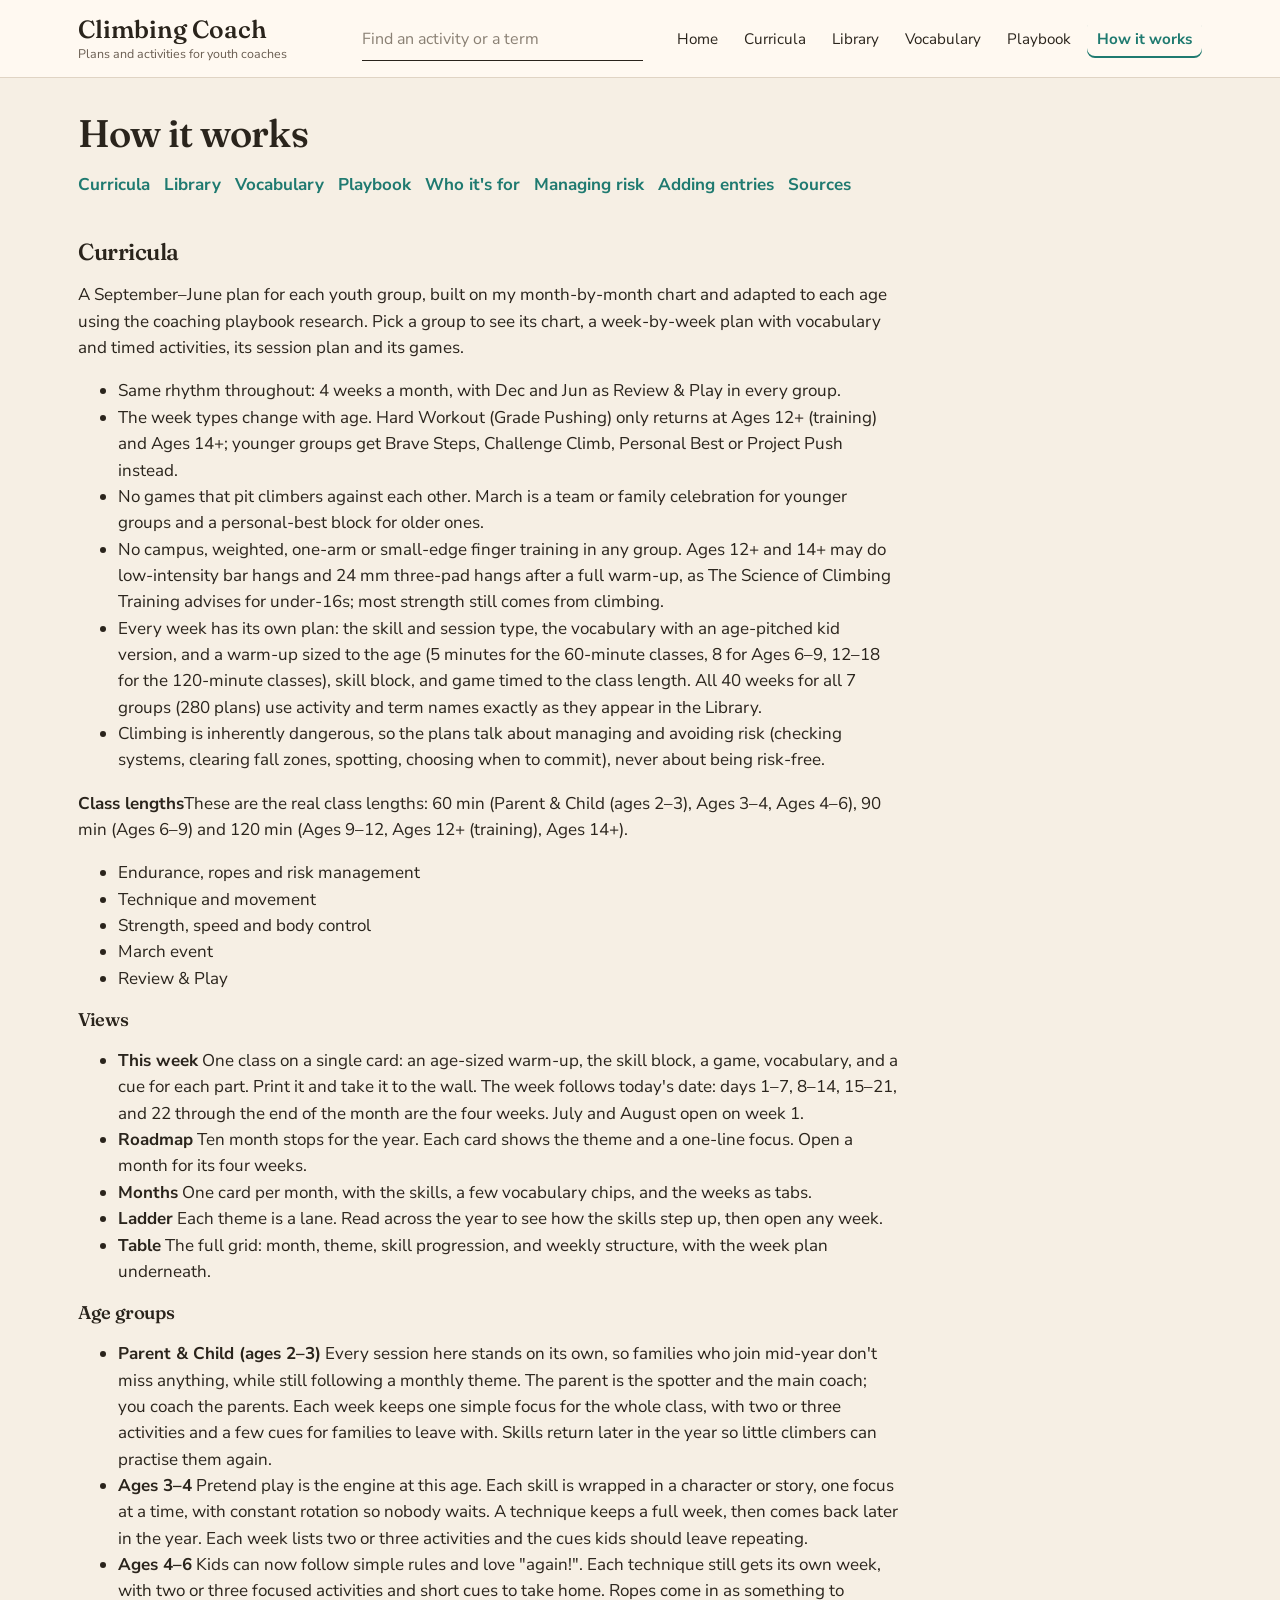
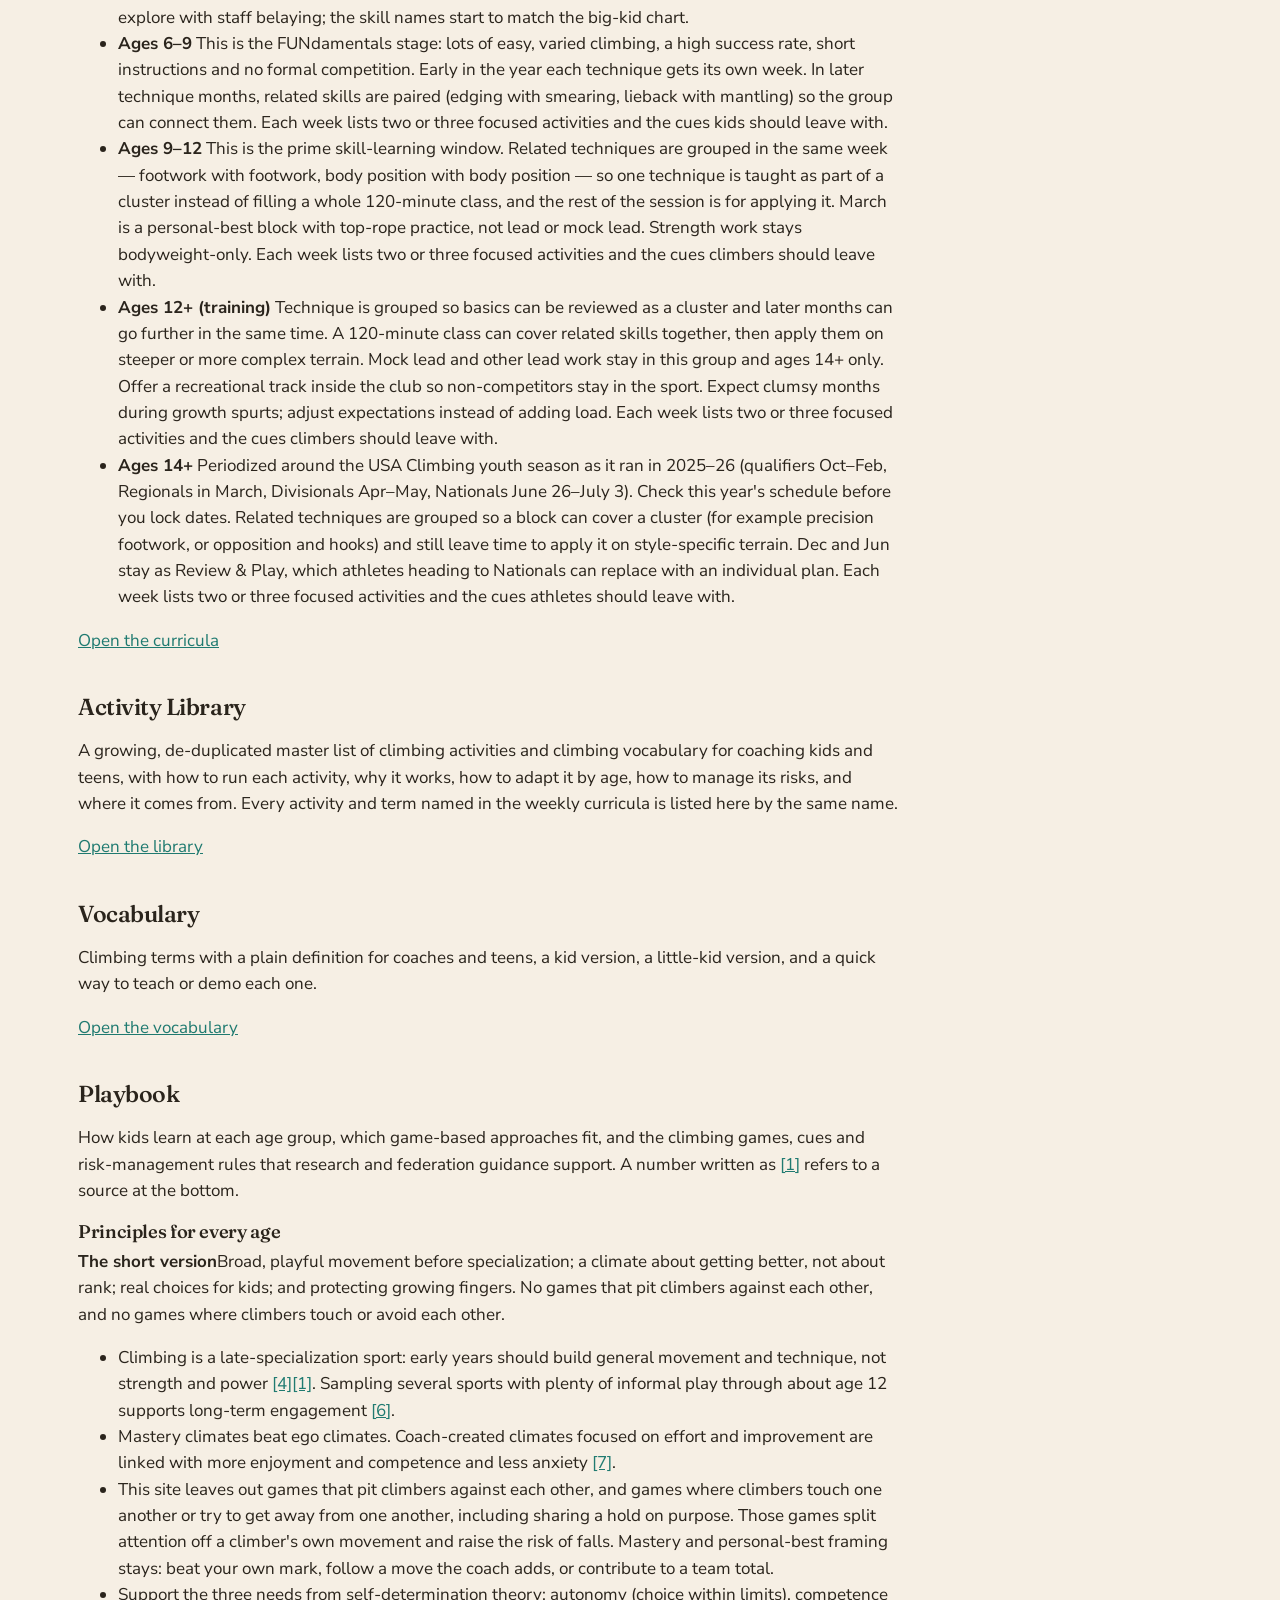
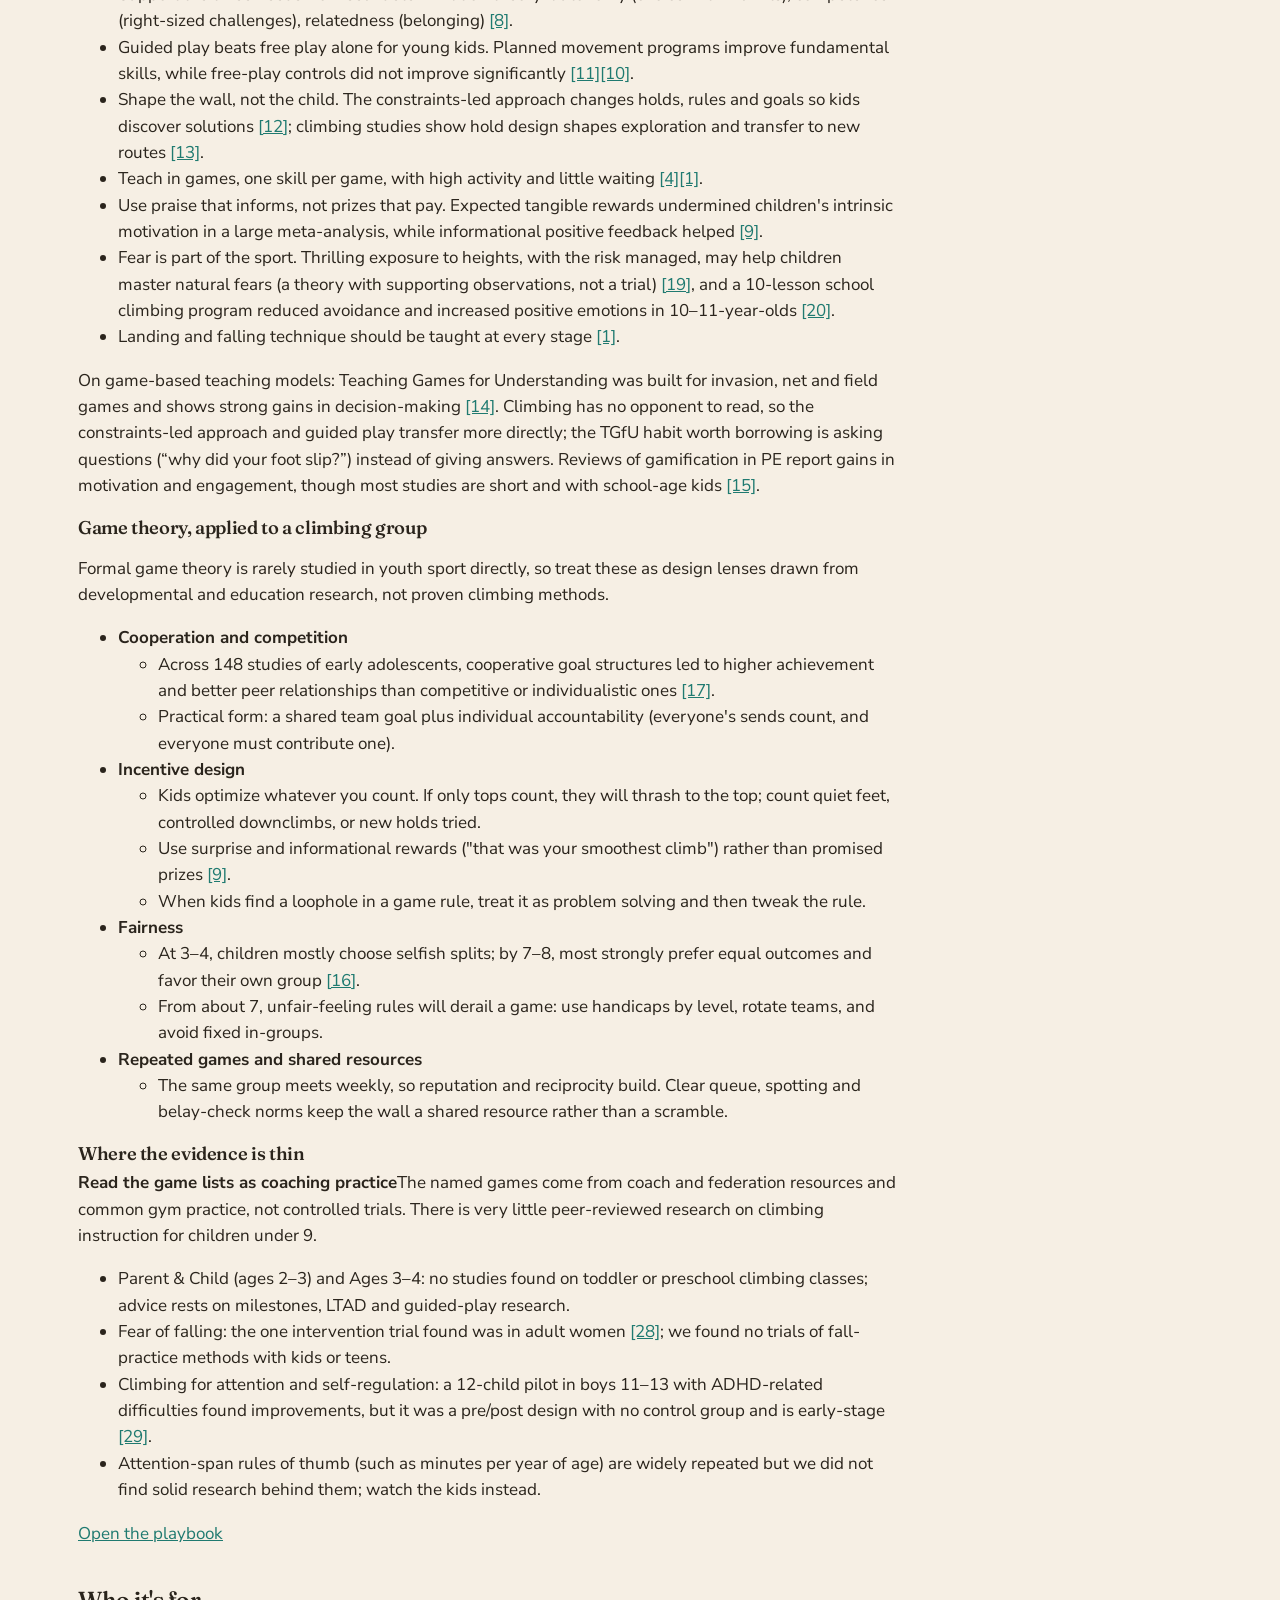
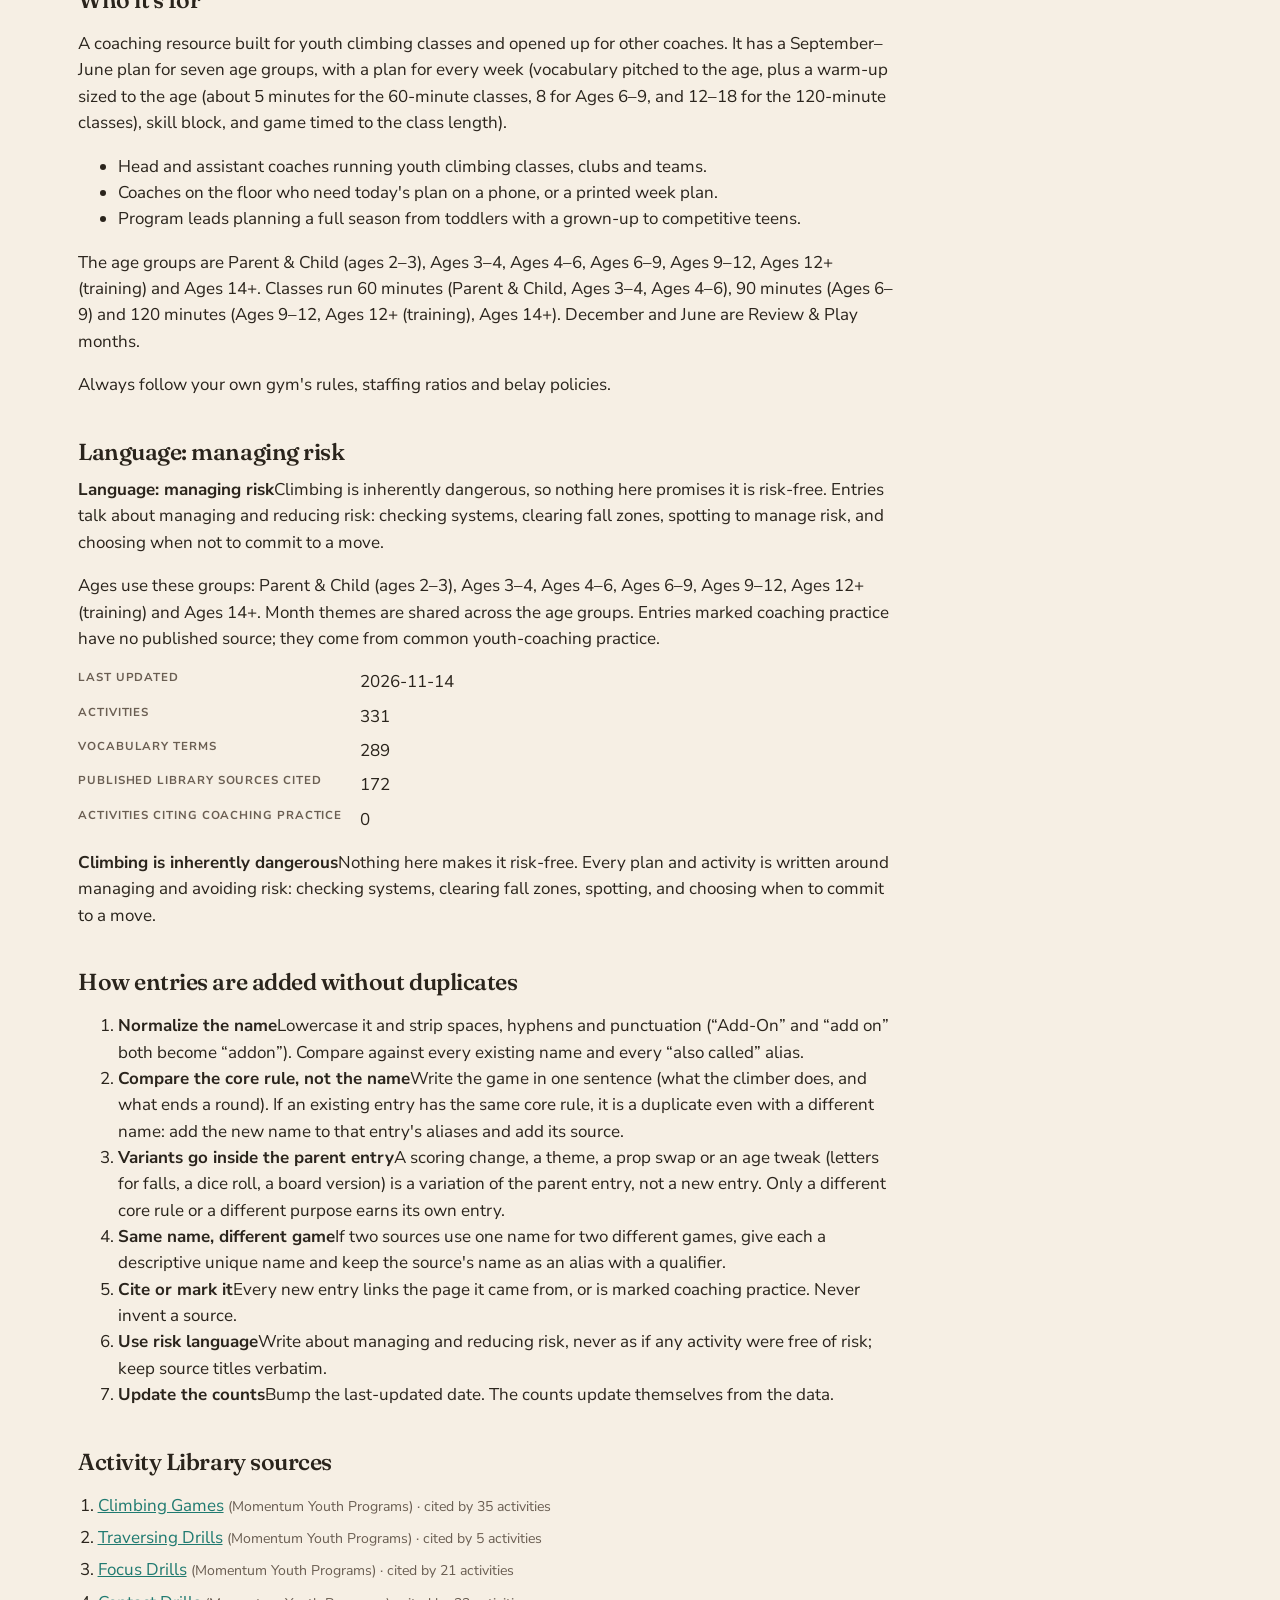
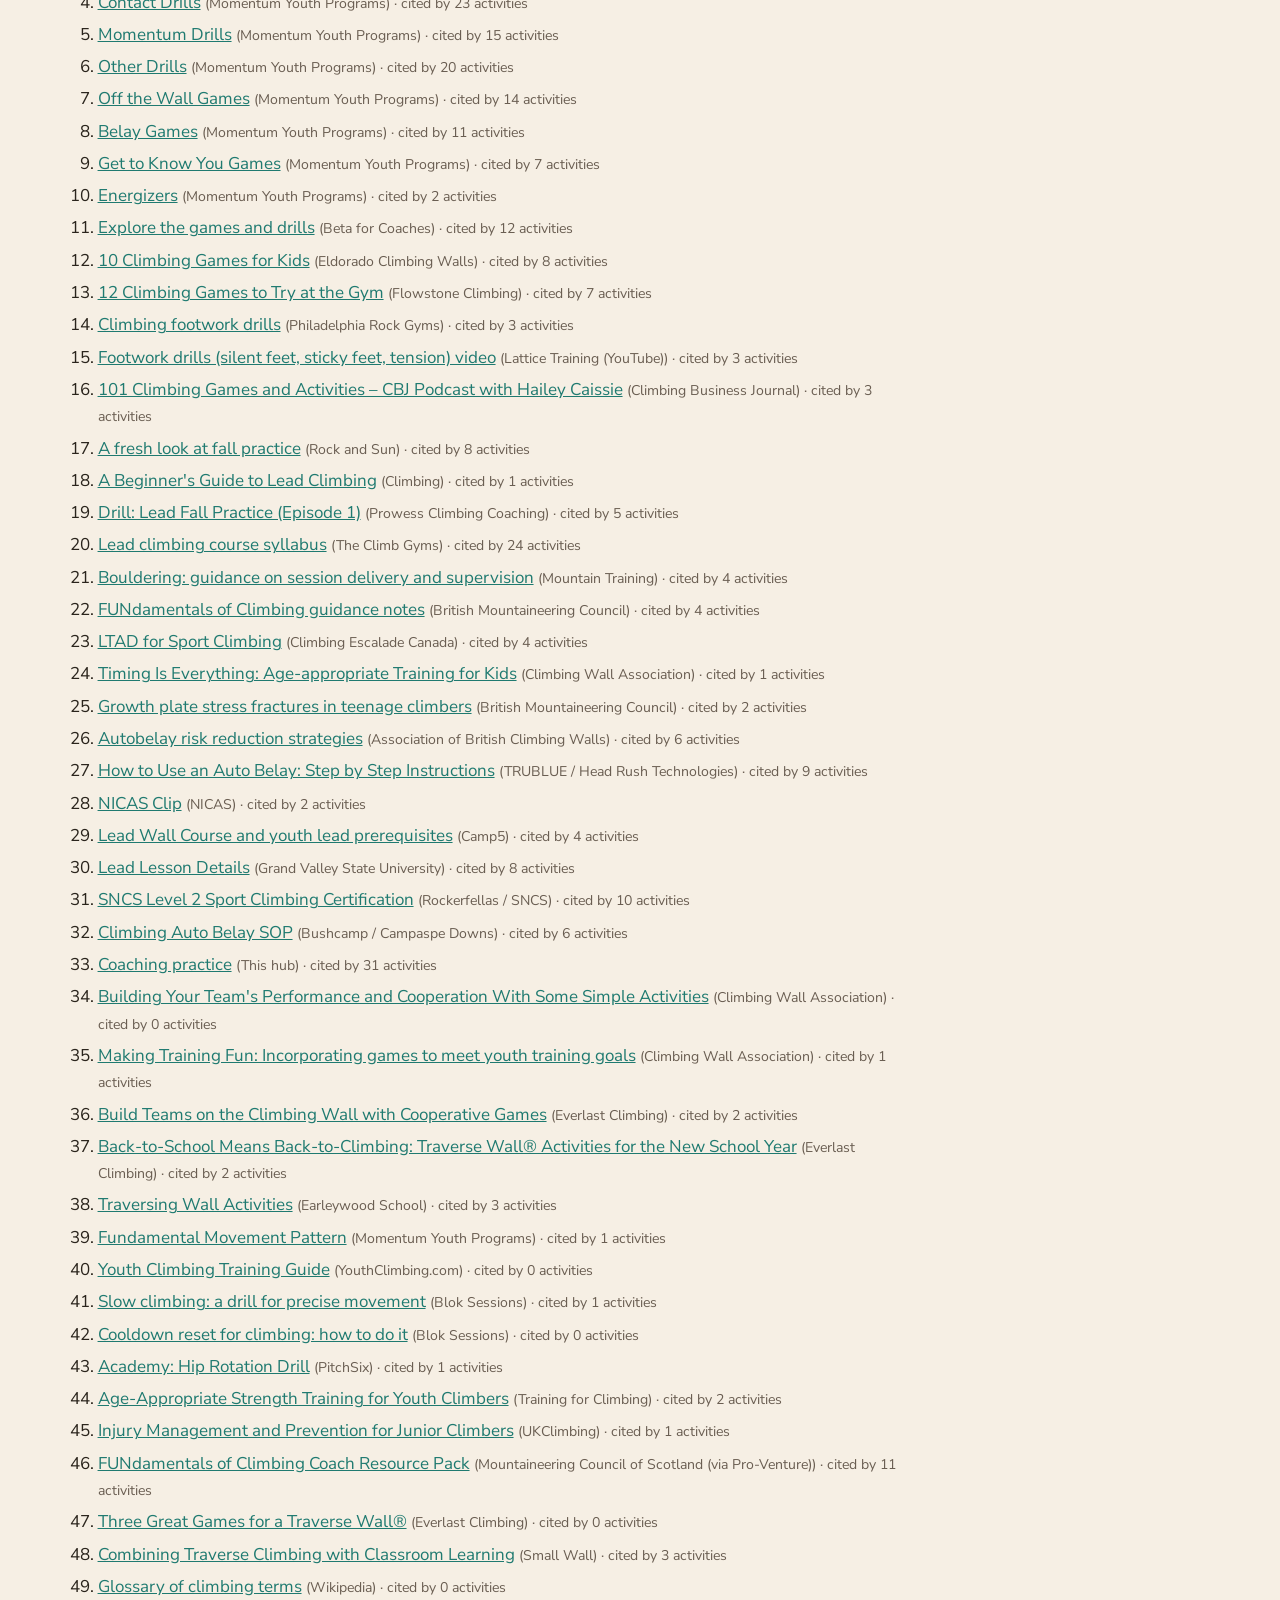
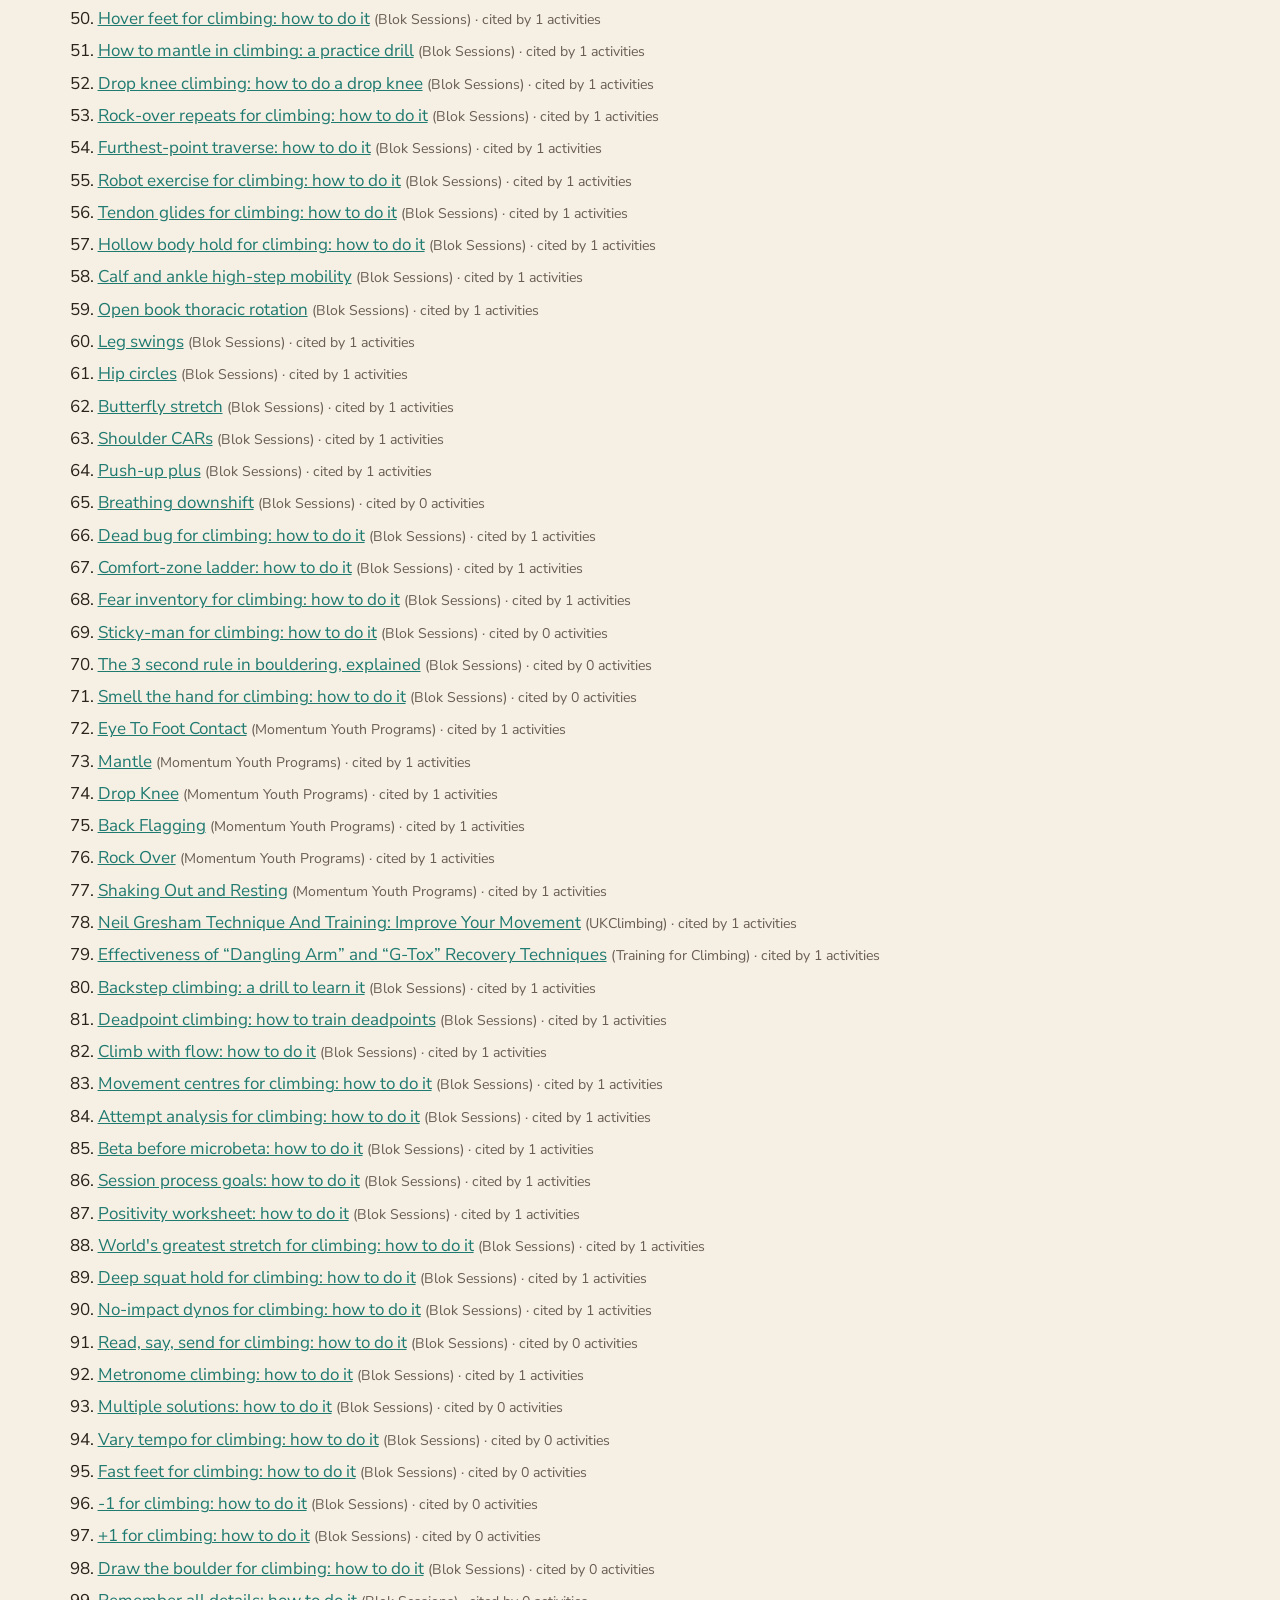
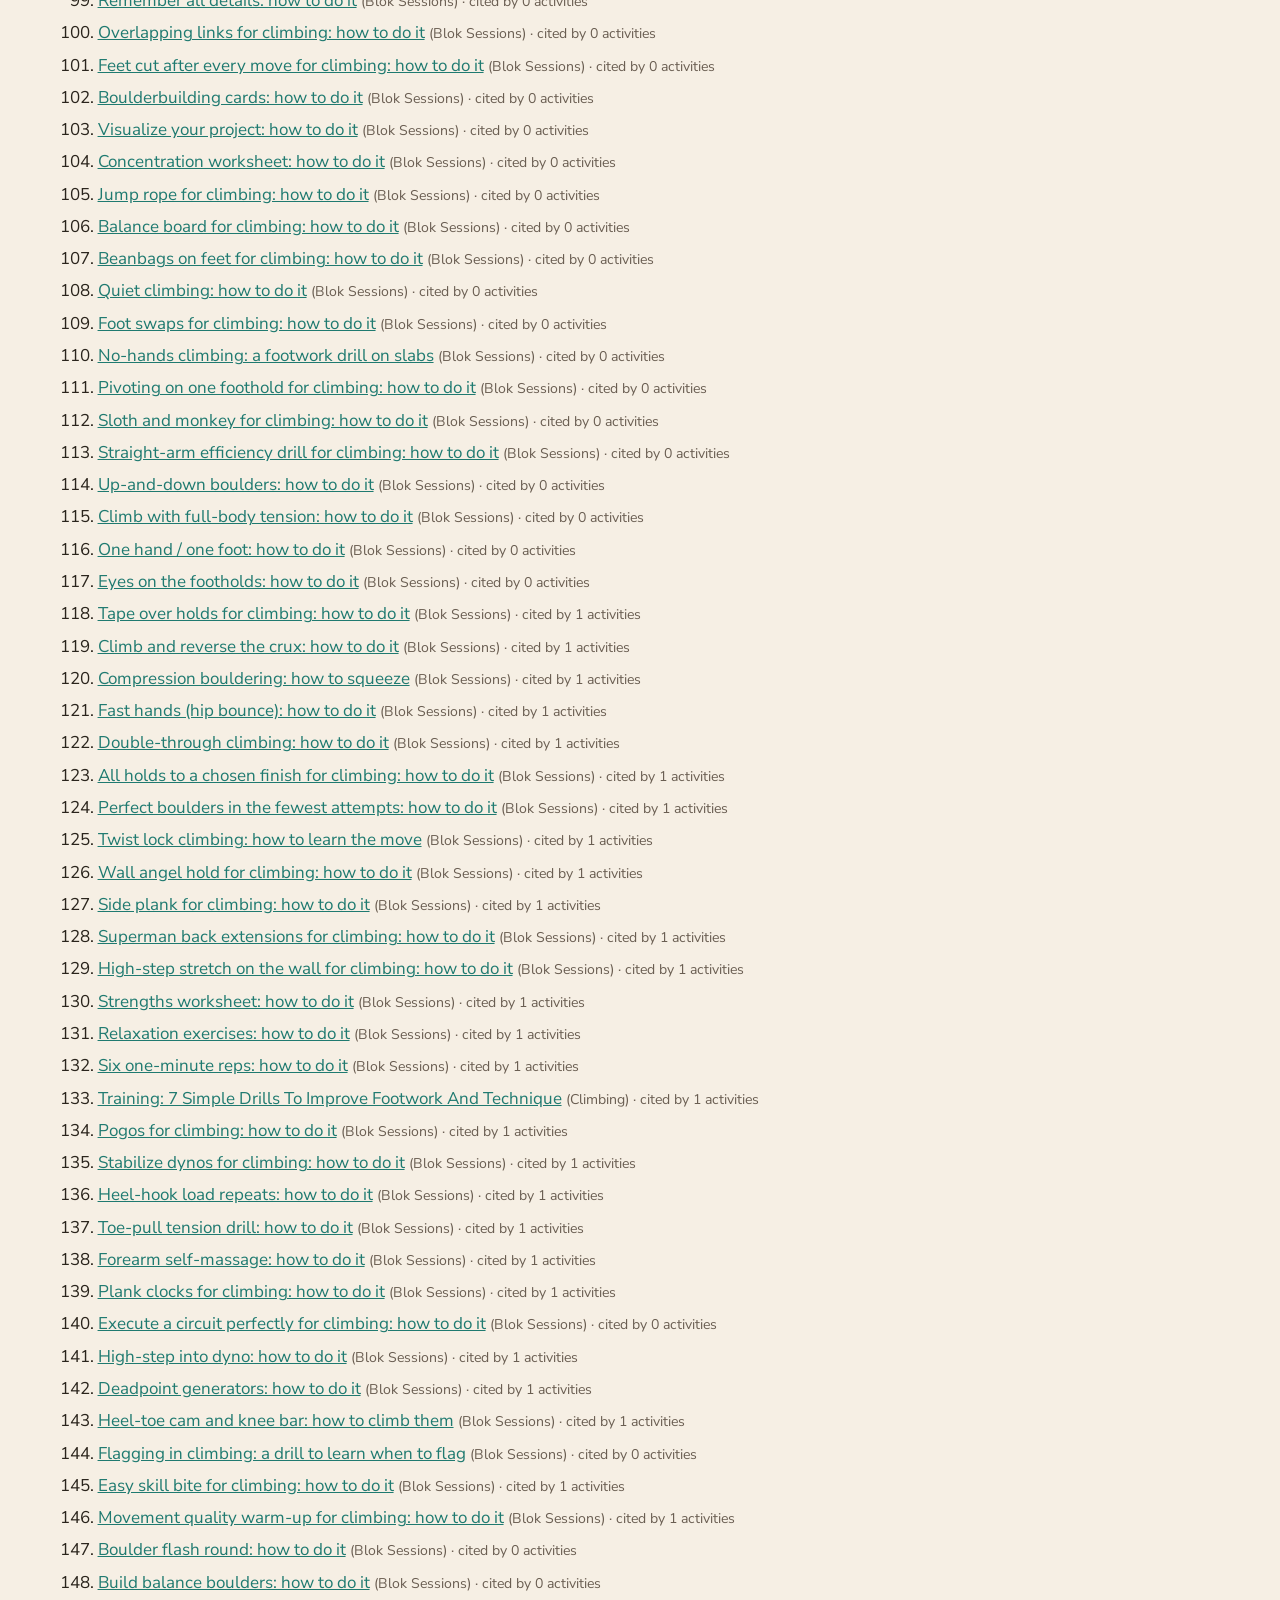
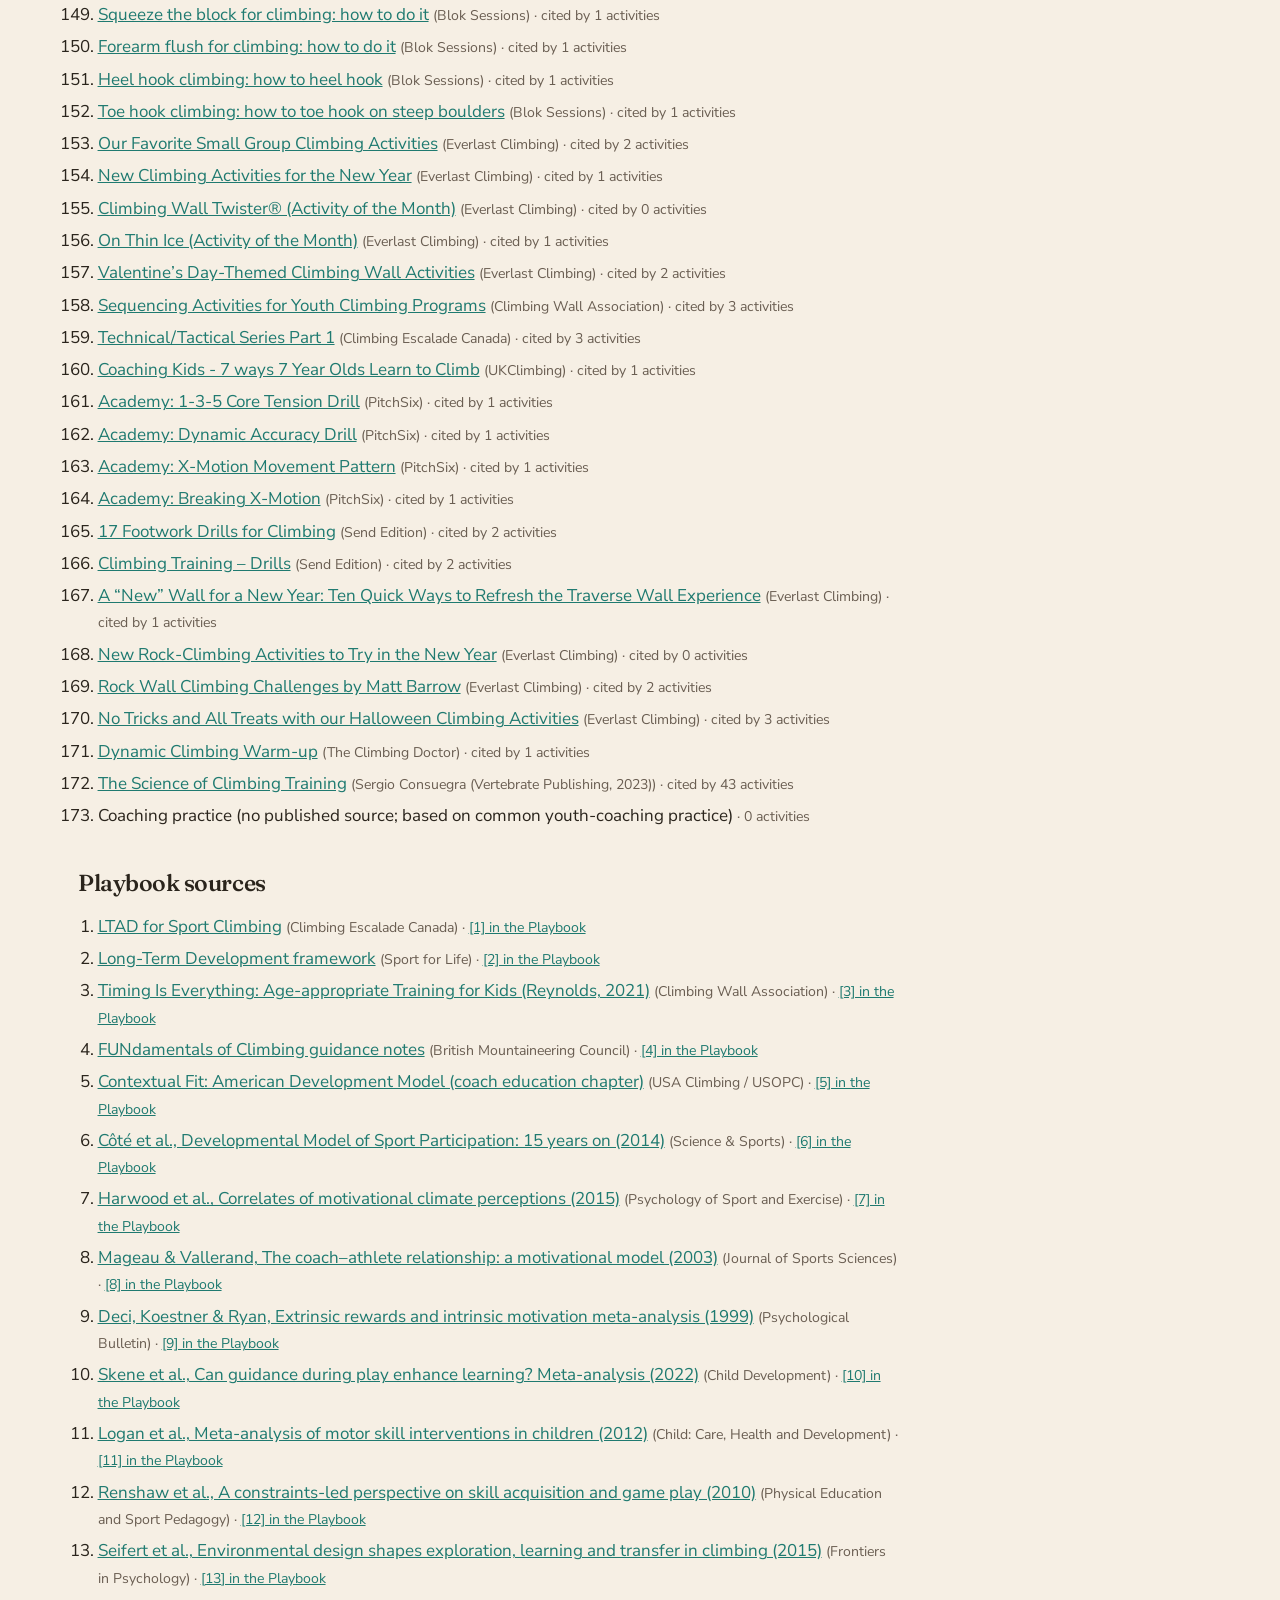
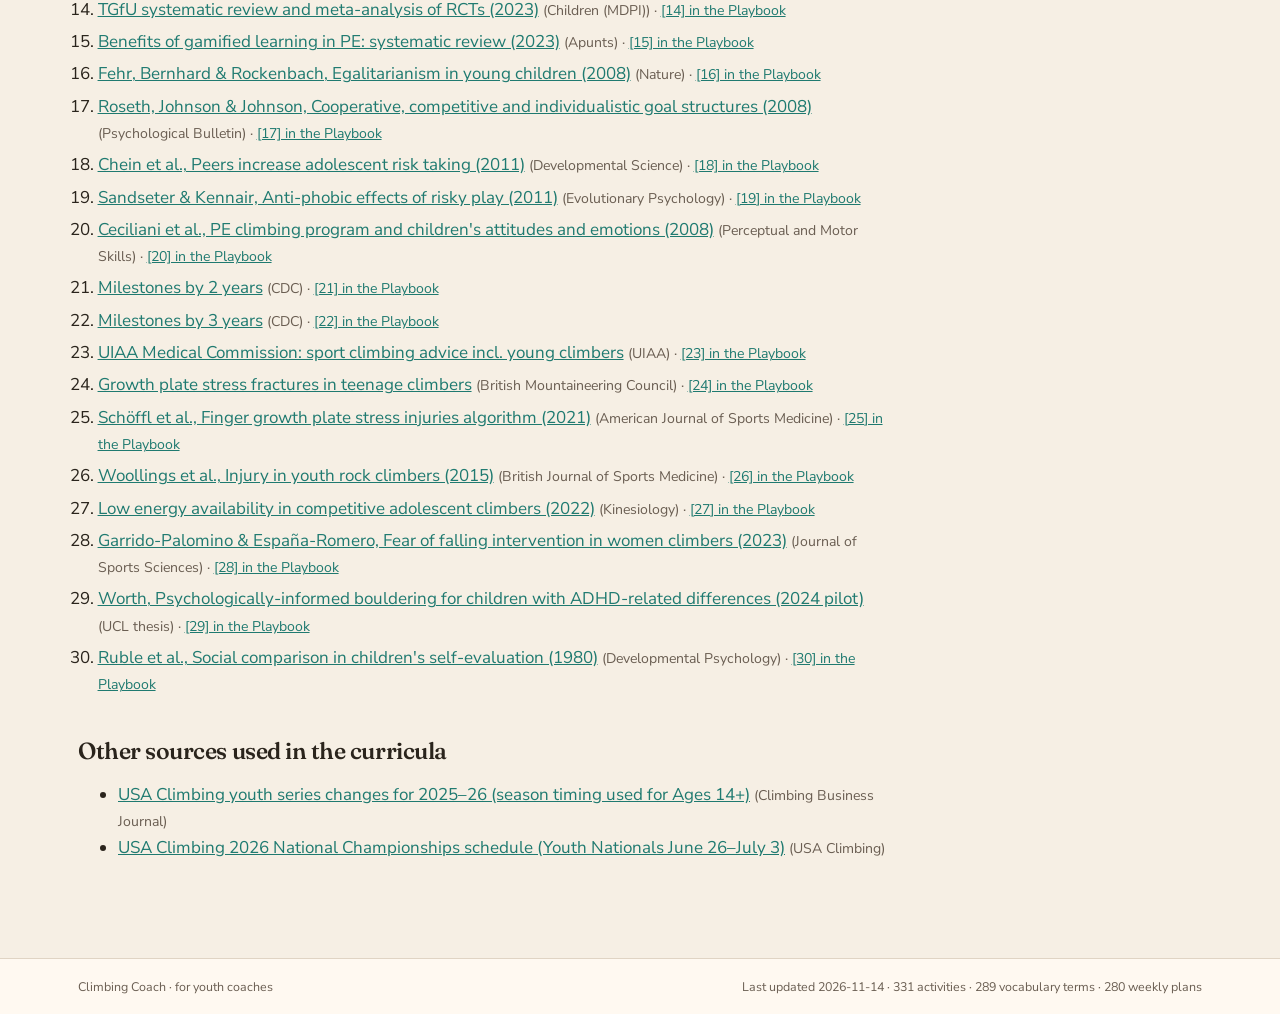
==== commit 369825eb: "Apply book corrections, age-sized warm-ups, and the finger rule. Warm-ups scale with class length, e" ====
--- a/about.html
+++ b/about.html
@@ -41,13 +41,13 @@
 <p><a href="playbook.html">Open the playbook</a></p></section>
 
 <section id="using"><h2>Who it's for</h2>
-<p>A coaching resource built for youth climbing classes and opened up for other coaches. It has a September–June plan for seven age groups, with a plan for every week (vocabulary pitched to the age, plus a 5-minute warm-up, skill block, and game timed to the class length).</p>
+<p>A coaching resource built for youth climbing classes and opened up for other coaches. It has a September–June plan for seven age groups, with a plan for every week (vocabulary pitched to the age, plus a warm-up sized to the age (about 5 minutes for the 60-minute classes, 8 for Ages 6–9, and 12–18 for the 120-minute classes), skill block, and game timed to the class length).</p>
 <ul>
   <li>Head and assistant coaches running youth climbing classes, clubs and teams.</li>
   <li>Coaches on the floor who need today's plan on a phone, or a printed week plan.</li>
   <li>Program leads planning a full season from toddlers with a grown-up to competitive teens.</li>
 </ul>
-<p>The age groups are Parent &amp; Child (ages 2–3), Ages 3–4, Ages 4–6, Ages 6–9, Ages 9–12, Ages 12+ (training) and Ages 14+ (competitive). Classes run 60 minutes (Parent &amp; Child, Ages 3–4, Ages 4–6), 90 minutes (Ages 6–9) and 120 minutes (Ages 9–12, Ages 12+ (training), Ages 14+ (competitive)). December and June are Review &amp; Play months.</p>
+<p>The age groups are Parent &amp; Child (ages 2–3), Ages 3–4, Ages 4–6, Ages 6–9, Ages 9–12, Ages 12+ (training) and Ages 14+. Classes run 60 minutes (Parent &amp; Child, Ages 3–4, Ages 4–6), 90 minutes (Ages 6–9) and 120 minutes (Ages 9–12, Ages 12+ (training), Ages 14+). December and June are Review &amp; Play months.</p>
 <p>Always follow your own gym's rules, staffing ratios and belay policies.</p>
 </section>
 
--- a/assets/css/style.css
+++ b/assets/css/style.css
@@ -334,6 +334,9 @@
 .block-row .mins { font-family: var(--display); font-size: 1.5rem; line-height: 1; }
 .block-row .mins span { display: block; font-family: var(--sans); font-size: .66rem; letter-spacing: .08em; text-transform: uppercase; color: var(--muted); margin-top: 4px; }
 .cue { color: var(--muted); margin: 4px 0 0; }
+.learn-list { margin: 6px 0 0; padding-left: 1.2em; }
+.learn-list li { margin: .3em 0; }
+.detail .diag { margin: 16px 0; }
 .lesson-tools { margin: 12px 0; }
 .lesson-nav { display: flex; flex-wrap: wrap; gap: 8px; }
 .roadmap { list-style: none; padding: 0; margin: 0; display: grid; gap: 12px; }
